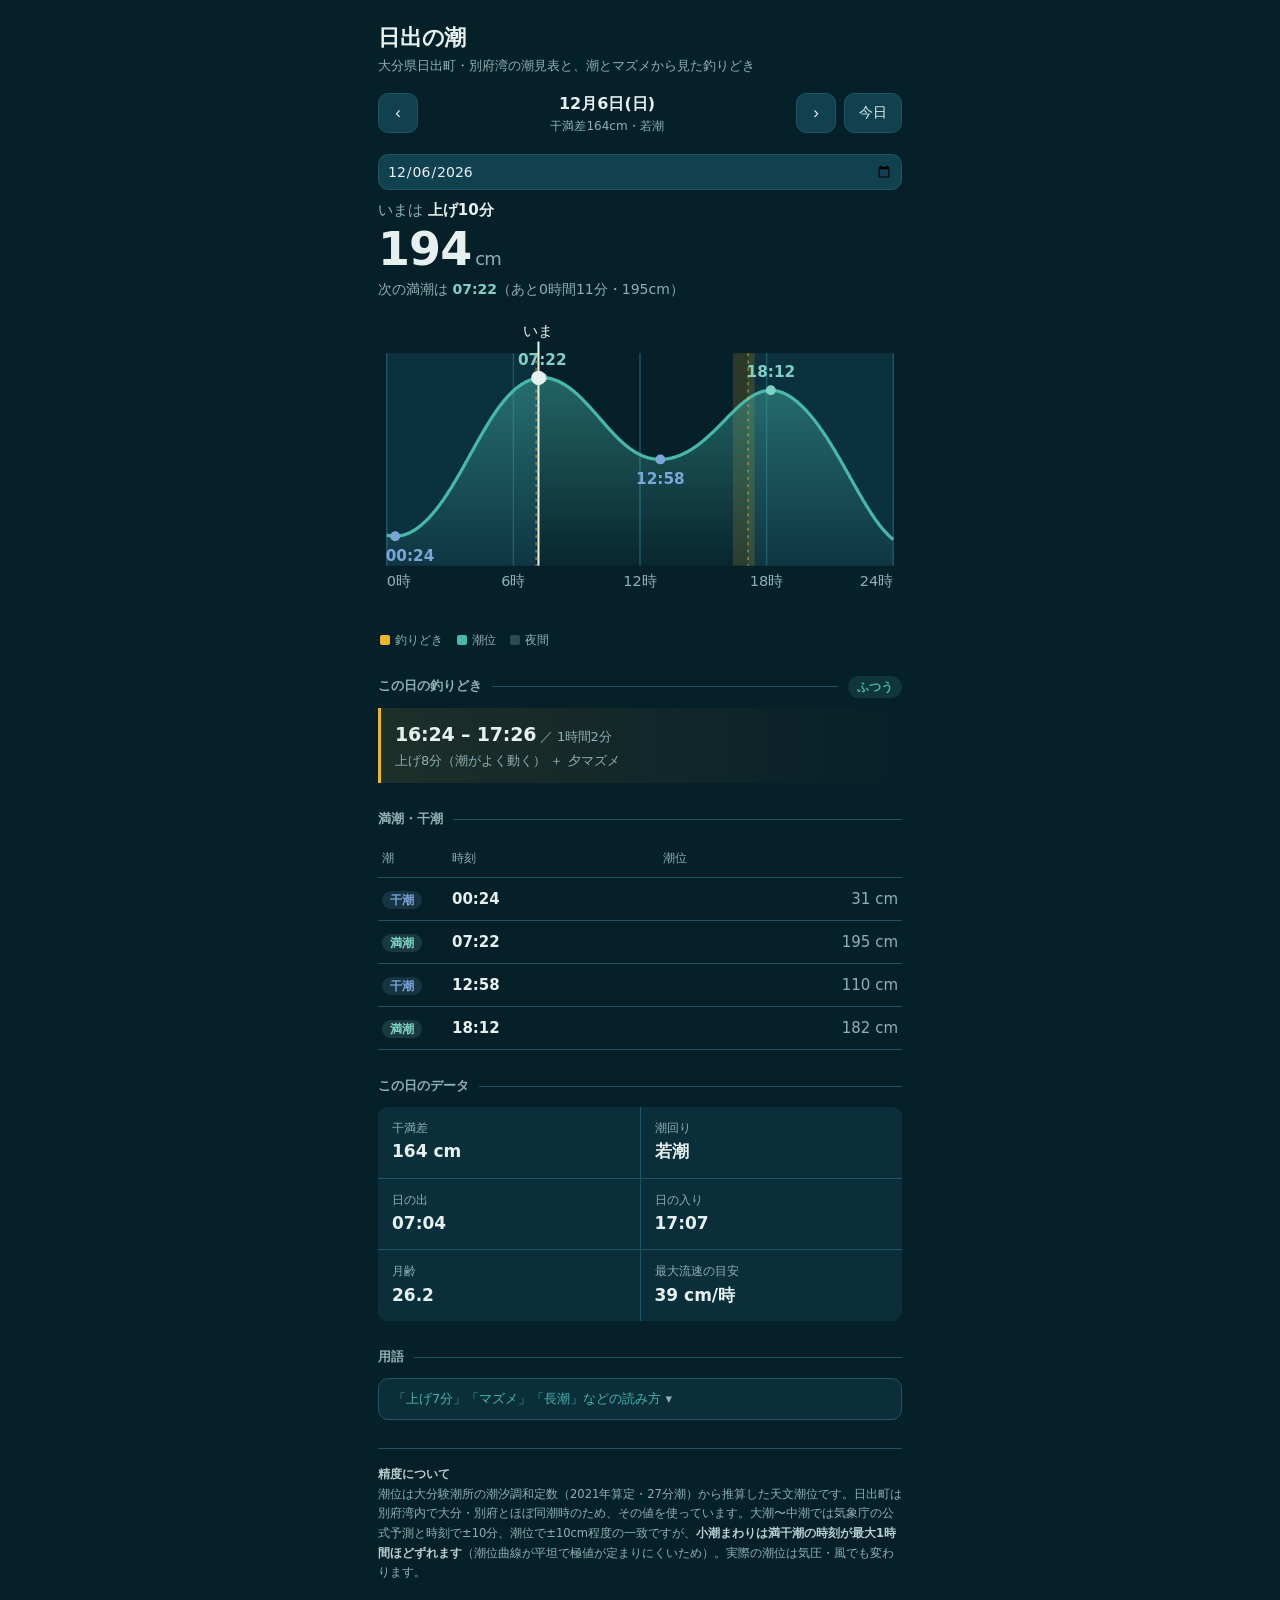
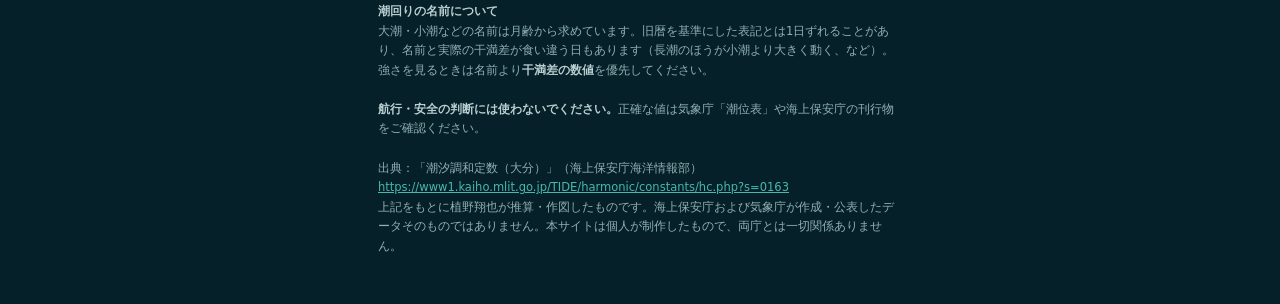
==== index.html @ df402845 "用語の説明をページ下部に折りたたみで追加した Co-Authored-By: Claude Opus 5 <noreply@anthropic.com>" ====
<!DOCTYPE html>
<html lang="ja">
<head>
<meta charset="utf-8">
<meta name="viewport" content="width=device-width, initial-scale=1, viewport-fit=cover">
<title>日出の潮 | 大分県日出町の潮見表と釣りどき</title>
<meta name="description" content="大分県日出町（別府湾）の満潮・干潮と、潮の動き・マズメから割り出した釣りどきの時間帯。日付を選ぶとその日の潮位カーブと時合が出ます。">
<link rel="canonical" href="https://hiji-tide.vercel.app/">
<meta name="theme-color" content="#062029">
<meta property="og:type" content="website">
<meta property="og:url" content="https://hiji-tide.vercel.app/">
<meta property="og:title" content="日出の潮 | 大分県日出町の潮見表と釣りどき">
<meta property="og:description" content="別府湾の満潮・干潮と、潮の動き・マズメから割り出した釣りどきの時間帯。">
<meta property="og:locale" content="ja_JP">
<meta name="twitter:card" content="summary">
<link rel="icon" href="data:image/svg+xml,%3Csvg xmlns='http://www.w3.org/2000/svg' viewBox='0 0 32 32'%3E%3Crect width='32' height='32' rx='7' fill='%23062029'/%3E%3Cpath d='M2 20c4 0 4-5 8-5s4 5 8 5 4-5 8-5 4 5 8 5' fill='none' stroke='%2346B8AC' stroke-width='2.6' stroke-linecap='round'/%3E%3Ccircle cx='16' cy='9' r='3.2' fill='%23F0B429'/%3E%3C/svg%3E">
<style>
:root{
  --abyss:#062029;
  --deep:#0A2F3A;
  --panel:#11414F;
  --line:#1D5566;
  --aqua:#46B8AC;
  --aqua-dim:#2A7C79;
  --gold:#F0B429;
  --gold-dim:#7A5C1A;
  --ink:#E6F0EF;
  --muted:#8FB0B4;
  --rise:#7FD1C4;
  --fall:#79A8D8;
}
*{box-sizing:border-box;margin:0;padding:0}
html{-webkit-text-size-adjust:100%}
body{
  background:var(--abyss);
  color:var(--ink);
  font-family:system-ui,-apple-system,"Hiragino Sans","Noto Sans JP",sans-serif;
  font-variant-numeric:tabular-nums;
  line-height:1.6;
  padding:0 0 48px;
  max-width:560px;margin:0 auto;
}
.wrap{padding:0 18px}

/* ---- 日付ナビ ---- */
.datebar{
  display:flex;align-items:center;gap:8px;
  padding:14px 18px 10px;
  position:sticky;top:0;z-index:5;
  background:linear-gradient(var(--abyss) 70%,rgba(6,32,41,0));
}
.datebar button{
  background:var(--panel);color:var(--ink);border:1px solid var(--line);
  border-radius:10px;width:40px;height:40px;font-size:17px;cursor:pointer;
}
.datebar button:active{background:var(--line)}
.datebar .today{width:auto;padding:0 14px;font-size:14px}
#dateLabel{flex:1;text-align:center;font-size:16px;font-weight:600}
#dateLabel small{display:block;font-size:12px;color:var(--muted);font-weight:400}
input[type=date]{
  background:var(--panel);border:1px solid var(--line);color:var(--ink);
  border-radius:10px;padding:8px;font-size:14px;width:100%;margin-top:8px;
  font-family:inherit;
}

/* ---- ヒーロー ---- */
.hero{
  padding:8px 18px 20px;
}
.state{
  font-size:15px;color:var(--muted);
}
.state b{color:var(--ink);font-weight:600}
.big{
  font-size:46px;line-height:1.1;font-weight:700;letter-spacing:-0.02em;
  margin:2px 0 4px;
}
.big .unit{font-size:18px;font-weight:500;color:var(--muted);margin-left:4px}
.next{font-size:14px;color:var(--muted)}
.next b{color:var(--rise);font-weight:600}

/* ---- グラフ ---- */
.chart{margin:6px 0 22px}
svg{display:block;width:100%;height:auto;overflow:visible}
.legend{
  display:flex;gap:14px;font-size:11.5px;color:var(--muted);
  padding:6px 2px 0;flex-wrap:wrap;
}
.swatch{display:inline-block;width:10px;height:10px;border-radius:2px;vertical-align:-1px;margin-right:5px}

/* ---- セクション ---- */
h2{
  font-size:13px;font-weight:600;color:var(--muted);
  margin:26px 0 10px;
  display:flex;align-items:center;gap:10px;
}
h2::after{content:"";flex:1;height:1px;background:var(--line)}

/* ---- ベストタイム ---- */
.slot{
  border-left:3px solid var(--gold);
  background:linear-gradient(90deg,rgba(240,180,41,.10),rgba(240,180,41,0));
  padding:11px 14px;border-radius:0 10px 10px 0;margin-bottom:10px;
}
.slot .t{font-size:19px;font-weight:700;letter-spacing:-0.01em}
.slot .why{font-size:13px;color:var(--muted);margin-top:2px}
.slot.sub{border-left-color:var(--aqua-dim);background:linear-gradient(90deg,rgba(70,184,172,.08),rgba(70,184,172,0))}
.empty{color:var(--muted);font-size:14px;padding:8px 0}

/* ---- 潮位表 ---- */
table{width:100%;border-collapse:collapse;font-size:15px}
td,th{padding:9px 4px;border-bottom:1px solid var(--line);text-align:left}
th{font-size:12px;color:var(--muted);font-weight:500;border-bottom-color:var(--line)}
td.num{text-align:right;color:var(--muted)}
.tag{font-size:12px;padding:2px 8px;border-radius:999px;font-weight:600}
.tag.hi{background:rgba(127,209,196,.15);color:var(--rise)}
.tag.lo{background:rgba(121,168,216,.15);color:var(--fall)}

/* ---- 日の強弱バッジ ---- */
.badge{font-size:11.5px;padding:2px 9px;border-radius:999px;font-weight:600;white-space:nowrap}
h2 .badge{order:1}  /* ::after の区切り線より右に置く */
.badge.strong{background:rgba(240,180,41,.16);color:var(--gold)}
.badge.mid{background:rgba(70,184,172,.14);color:var(--aqua)}
.badge.calm{background:rgba(143,176,180,.12);color:var(--muted)}

/* ---- メタ ---- */
.meta{display:grid;grid-template-columns:1fr 1fr;gap:1px;background:var(--line);border-radius:12px;overflow:hidden}
.meta div{background:var(--deep);padding:12px 14px}
.meta dt{font-size:11.5px;color:var(--muted)}
.meta dd{font-size:17px;font-weight:600;margin-top:1px}

/* ---- 用語 ---- */
.terms summary{
  cursor:pointer;color:var(--aqua);font-size:13px;
  padding:10px 14px;background:var(--deep);border:1px solid var(--line);border-radius:10px;
  list-style:none;
}
.terms summary::-webkit-details-marker{display:none}
.terms summary::after{content:" ▾";color:var(--muted)}
.terms[open] summary{border-radius:10px 10px 0 0;border-bottom:none}
.terms[open] summary::after{content:" ▴"}
.terms .body{
  background:var(--deep);
  border:1px solid var(--line);border-top:none;border-radius:0 0 10px 10px;
  padding:4px 14px 14px;font-size:13.5px;line-height:1.75;color:var(--muted);
}
.terms dt{color:var(--ink);font-weight:600;margin-top:13px}
.terms dd{margin-top:1px}
.terms b{color:#B9CFD1;font-weight:600}

footer{
  font-size:11.5px;color:var(--muted);line-height:1.7;
  margin-top:28px;padding-top:16px;border-top:1px solid var(--line);
}
footer b{color:#B9CFD1;font-weight:600}
</style>
</head>
<body>

<header class="wrap" style="padding-top:20px">
  <div style="font-size:22px;font-weight:700;letter-spacing:-0.01em">日出の潮</div>
  <p style="font-size:13px;color:var(--muted);margin-top:1px">大分県日出町・別府湾の潮見表と、潮とマズメから見た釣りどき</p>
</header>

<div class="datebar">
  <button id="prev" aria-label="前の日">‹</button>
  <div id="dateLabel"></div>
  <button id="next" aria-label="次の日">›</button>
  <button class="today" id="todayBtn">今日</button>
</div>
<div class="wrap"><input type="date" id="picker"></div>

<div class="hero">
  <div class="state" id="state"></div>
  <div class="big" id="level"></div>
  <div class="next" id="nextEvent"></div>
</div>

<div class="wrap">
  <div class="chart" id="chart"></div>
  <div class="legend">
    <span><span class="swatch" style="background:var(--gold)"></span>釣りどき</span>
    <span><span class="swatch" style="background:var(--aqua)"></span>潮位</span>
    <span><span class="swatch" style="background:#2B4A57"></span>夜間</span>
  </div>

  <h2>この日の釣りどき<span class="badge" id="dayBadge"></span></h2>
  <div id="slots"></div>

  <h2>満潮・干潮</h2>
  <table id="tideTable"></table>

  <h2>この日のデータ</h2>
  <dl class="meta" id="meta"></dl>

  <h2>用語</h2>
  <details class="terms">
    <summary>「上げ7分」「マズメ」「長潮」などの読み方</summary>
    <div class="body">
      <dl>
        <dt>上げ◯分（ぶ）／下げ◯分</dt>
        <dd>干潮から満潮までを「上げ」、満潮から干潮までを「下げ」と呼び、その区間を10等分して今どのあたりかを表します。<b>上げ7分</b>なら満潮まで残り3割ほど。潮がいちばん速く動くのは3分〜7分あたりで、1分と10分の前後は動きが止まります。</dd>

        <dt>マズメ</dt>
        <dd>日の出前後と日の入り前後の、空が薄明るい時間帯。魚の活性が上がるとされます。朝マズメ・夕マズメと呼び分けます。このページでは日の出・日の入りの前後45分をとくに重く見ています。</dd>

        <dt>時合（じあい）</dt>
        <dd>魚がよく釣れる時間帯のこと。潮が動く時間とマズメが重なると時合になりやすい、というのがこのページの「釣りどき」の考え方です。</dd>

        <dt>潮位</dt>
        <dd>基準面から測った海面の高さ。この表では大分験潮所の基準面を使っています。大きく引く日はマイナスになることもあります（2026年の推算では最低 -22cm）。</dd>

        <dt>満潮・干潮</dt>
        <dd>潮位が最も高くなる時刻と、最も低くなる時刻。ふつうは1日に2回ずつですが、時刻が日をまたぐ都合でどちらかが1回だけの日もあります（2026年で48日）。</dd>

        <dt>干満差</dt>
        <dd>その日の最高潮位と最低潮位の差。大きいほど海水がたくさん動きます。潮回りの名前より、この数値のほうが実態に合います。</dd>

        <dt>潮回り</dt>
        <dd>月の満ち欠けによる潮の大きさの周期。<b>大潮</b>が最も干満差が大きく、<b>中潮</b>、<b>小潮</b>の順に小さくなります。<b>長潮</b>は小潮のあとの動きが鈍い日、<b>若潮</b>は長潮の翌日で再び大きくなり始める日を指します。</dd>

        <dt>月齢</dt>
        <dd>新月からの日数。0前後が新月、約15が満月。新月と満月のころが大潮になります。</dd>

        <dt>最大流速の目安</dt>
        <dd>潮位が1時間あたり何センチ変わるかの、その日の最大値。潮の動きの速さの目安で、このページの釣りどき判定にも使っています。</dd>

        <dt>よく動く／ふつう／静か</dt>
        <dd>上の最大流速による3段階です。45cm/時以上が「よく動く」、35以上が「ふつう」、それ未満が「静か」。日をまたいで同じものさしで比べられます。</dd>
      </dl>
    </div>
  </details>

  <footer>
    <b>精度について</b><br>
    潮位は大分験潮所の潮汐調和定数（2021年算定・27分潮）から推算した天文潮位です。日出町は別府湾内で大分・別府とほぼ同潮時のため、その値を使っています。大潮〜中潮では気象庁の公式予測と時刻で±10分、潮位で±10cm程度の一致ですが、<b>小潮まわりは満干潮の時刻が最大1時間ほどずれます</b>（潮位曲線が平坦で極値が定まりにくいため）。実際の潮位は気圧・風でも変わります。<br><br>
    <b>潮回りの名前について</b><br>
    大潮・小潮などの名前は月齢から求めています。旧暦を基準にした表記とは1日ずれることがあり、名前と実際の干満差が食い違う日もあります（長潮のほうが小潮より大きく動く、など）。強さを見るときは名前より<b>干満差の数値</b>を優先してください。<br><br>
    <b>航行・安全の判断には使わないでください。</b>正確な値は気象庁「潮位表」や海上保安庁の刊行物をご確認ください。<br><br>
    出典：「潮汐調和定数（大分）」（海上保安庁海洋情報部）<a href="https://www1.kaiho.mlit.go.jp/TIDE/harmonic/constants/hc.php?s=0163" style="color:var(--aqua)">https://www1.kaiho.mlit.go.jp/TIDE/harmonic/constants/hc.php?s=0163</a><br>
    上記をもとに植野翔也が推算・作図したものです。海上保安庁および気象庁が作成・公表したデータそのものではありません。本サイトは個人が制作したもので、両庁とは一切関係ありません。
  </footer>
</div>

<script>
"use strict";
const D2R=Math.PI/180;
const LAT=33.3745, LON=131.5336;   // 大分県速見郡日出町

/* ===== 潮汐調和定数（海上保安庁・大分験潮所） ===== */
const Z0=130.0;
// [名前, 振幅cm, 遅角°, Doodson(n1..n6), 位相定数°, 節点補正タイプ]
const CONST=[
["Sa",16.25,150.95,[0,0,1,0,0,0],0,"none"],
["Ssa",2.24,30.27,[0,0,2,0,0,0],0,"none"],
["Mm",0.46,128.00,[0,1,0,-1,0,0],0,"Mm"],
["MSf",0.35,84.72,[0,2,-2,0,0,0],0,"none"],
["Mf",0.46,60.15,[0,2,0,0,0,0],0,"Mf"],
["Q1",3.95,173.73,[1,-2,0,1,0,0],-90,"O1"],
["O1",19.21,185.15,[1,-1,0,0,0,0],-90,"O1"],
["M1",0.94,202.58,[1,0,0,1,0,0],-90,"O1"],
["P1",8.16,205.43,[1,1,-2,0,0,0],-90,"none"],
["S1",0.47,82.79,[1,1,-1,0,0,0],0,"none"],
["K1",25.54,206.57,[1,1,0,0,0,0],90,"K1"],
["J1",1.32,235.87,[1,2,0,-1,0,0],-90,"J1"],
["OO1",0.83,264.49,[1,3,0,0,0,0],90,"OO1"],
["2N2",1.46,226.62,[2,-2,0,2,0,0],0,"M2"],
["mu2",0.97,217.35,[2,-2,2,0,0,0],0,"M2"],
["N2",10.92,234.50,[2,-1,0,1,0,0],0,"M2"],
["nu2",2.08,237.58,[2,-1,2,-1,0,0],0,"M2"],
["M2",58.30,243.25,[2,0,0,0,0,0],0,"M2"],
["lam2",0.80,257.11,[2,1,-2,1,0,0],180,"M2"],
["L2",1.98,256.74,[2,1,0,-1,0,0],180,"M2"],
["T2",1.54,262.57,[2,2,-3,0,0,1],0,"none"],
["S2",24.20,271.34,[2,2,-2,0,0,0],0,"none"],
["K2",6.82,267.39,[2,2,0,0,0,0],0,"K2"],
["M4",0.58,135.79,[4,0,0,0,0,0],0,"M4"],
["MS4",0.46,171.83,[4,2,-2,0,0,0],0,"M2"],
["M6",0.73,250.47,[6,0,0,0,0,0],0,"M6"],
["2MS6",0.97,293.22,[6,2,-2,0,0,0],0,"M6"]
];

function astro(utMs){
  const ref=Date.UTC(1899,11,31,12,0,0);
  const d=(utMs-ref)/86400000, T=d/36525;
  const m=x=>((x%360)+360)%360;
  return {
    s : m(277.0247+481267.8906*T+0.0020*T*T),
    h : m(280.1895+36000.7689*T+0.00030*T*T),
    p : m(334.3853+4069.0340*T-0.0103*T*T),
    N : m(259.1560-1934.1420*T+0.0021*T*T),
    p1: m(281.2208+1.7192*T+0.00045*T*T)
  };
}
function nodal(kind,N){
  const n=N*D2R,c=Math.cos,s=Math.sin;
  switch(kind){
    case "M2":{const f=1.0004-0.0373*c(n)+0.0002*c(2*n);return[f,-2.14*s(n)];}
    case "O1":return[1.0089+0.1871*c(n)-0.0147*c(2*n)+0.0014*c(3*n),10.80*s(n)-1.34*s(2*n)+0.19*s(3*n)];
    case "K1":return[1.0060+0.1150*c(n)-0.0088*c(2*n)+0.0006*c(3*n),-8.86*s(n)+0.68*s(2*n)-0.07*s(3*n)];
    case "K2":return[1.0241+0.2863*c(n)+0.0083*c(2*n)-0.0015*c(3*n),-17.74*s(n)+0.68*s(2*n)-0.04*s(3*n)];
    case "J1":return[1.0129+0.1676*c(n)-0.0170*c(2*n)+0.0016*c(3*n),-12.94*s(n)+1.34*s(2*n)-0.19*s(3*n)];
    case "OO1":return[1.1027+0.6504*c(n)+0.0317*c(2*n)-0.0014*c(3*n),-36.68*s(n)+4.02*s(2*n)-0.57*s(3*n)];
    case "Mm":return[1.0000-0.1300*c(n)+0.0013*c(2*n),0];
    case "Mf":return[1.0429+0.4135*c(n)-0.0040*c(2*n),-23.74*s(n)+2.68*s(2*n)-0.38*s(3*n)];
    case "M4":{const f=1.0004-0.0373*c(n)+0.0002*c(2*n);return[f*f,2*(-2.14*s(n))];}
    case "M6":{const f=1.0004-0.0373*c(n)+0.0002*c(2*n);return[f*f*f,3*(-2.14*s(n))];}
    default:return[1,0];
  }
}
// jstMs: JSTでの「見かけの」ミリ秒（= 実UTCms + 9h）として扱う
function tide(realMs){
  const a=astro(realMs);
  const jst=new Date(realMs+9*3600000);
  const t=jst.getUTCHours()+jst.getUTCMinutes()/60+jst.getUTCSeconds()/3600;
  const tau=15*t+a.h-a.s;
  let sum=Z0;
  for(const[,A,kap,d,ph,kind]of CONST){
    const V=d[0]*tau+d[1]*a.s+d[2]*a.h+d[3]*a.p+d[4]*a.N+d[5]*a.p1+ph;
    const[f,u]=nodal(kind,a.N);
    sum+=f*A*Math.cos((V+u-kap)*D2R);
  }
  return sum;
}

/* ===== 日の出・日の入り ===== */
function sunTimes(date){
  const rad=D2R,dayMs=86400000,J1970=2440588,J2000=2451545;
  const toJulian=d=>d.valueOf()/dayMs-0.5+J1970;
  const fromJulian=j=>new Date((j+0.5-J1970)*dayMs);
  const toDays=d=>toJulian(d)-J2000;
  const e=rad*23.4397;
  const d=toDays(date);
  const lw=rad*-LON, phi=rad*LAT;
  const n=Math.round(d-0.0009-lw/(2*Math.PI));
  const ds=0.0009+lw/(2*Math.PI)+n;
  const M=rad*(357.5291+0.98560028*ds);
  const L=M+rad*(1.9148*Math.sin(M)+0.02*Math.sin(2*M)+0.0003*Math.sin(3*M))+rad*102.9372+Math.PI;
  const dec=Math.asin(Math.sin(e)*Math.sin(L));
  const Jtransit=J2000+ds+0.0053*Math.sin(M)-0.0069*Math.sin(2*L);
  const h0=rad*-0.833;
  const cosH=(Math.sin(h0)-Math.sin(phi)*Math.sin(dec))/(Math.cos(phi)*Math.cos(dec));
  const H=Math.acos(Math.max(-1,Math.min(1,cosH)));
  const a2=0.0009+(H/(2*Math.PI)+lw/(2*Math.PI))+n;
  const Jset=J2000+a2+0.0053*Math.sin(M)-0.0069*Math.sin(2*L);
  const Jrise=Jtransit-(Jset-Jtransit);
  return{rise:fromJulian(Jrise),set:fromJulian(Jset)};
}

/* ===== 月齢・潮回り ===== */
function moonAge(date){
  const synodic=29.530588853;
  const newMoon=Date.UTC(2000,0,6,18,14,0);
  let age=((date.getTime()-newMoon)/86400000)%synodic;
  if(age<0)age+=synodic;
  return age;
}
const TIDE_NAME=[null,"大潮","大潮","大潮","中潮","中潮","中潮","中潮","小潮","小潮","小潮","長潮","若潮","中潮","中潮","大潮","大潮","大潮","大潮","中潮","中潮","中潮","中潮","小潮","小潮","小潮","長潮","若潮","中潮","中潮","大潮"];
function tideName(date){
  const d=Math.floor(moonAge(date))+1;
  return TIDE_NAME[Math.min(30,d)]||"中潮";
}

/* ===== 1日分の計算 ===== */
const FLOW_REF=50;   // 流速スコアの基準（cm/時）。大潮の最大流速がほぼこの値
function dayData(baseDate){
  // baseDate: JST 0:00 のDate
  const start=baseDate.getTime();
  const end=start+86400000;
  const step=2*60000;
  // 極値の検出は前後6時間まで見る。日をまたぐ時合の「上げ何分」を出すのに必要
  const pts=[];
  for(let m=-360*60000;m<=(24*60+360)*60000;m+=step){
    pts.push({ms:start+m,v:tide(start+m)});
  }
  // 極値
  const ext=[];
  for(let i=1;i<pts.length-1;i++){
    const a=pts[i-1].v,b=pts[i].v,c=pts[i+1].v;
    if(b>=a&&b>=c)ext.push({type:"hi",ms:pts[i].ms,v:b});
    else if(b<=a&&b<=c)ext.push({type:"lo",ms:pts[i].ms,v:b});
  }
  const inDay=ext.filter(e=>e.ms>=start&&e.ms<end);
  const sun=sunTimes(new Date(start+12*3600000));
  // スコアは前後2時間ぶんだけ作る。日をまたぐ時合を切らずにつなぐため
  let maxFlow=0;
  const scored=pts.filter(p=>p.ms>=start-120*60000&&p.ms<=end+120*60000).map(p=>{
    const flow=Math.abs(tide(p.ms+15*60000)-tide(p.ms-15*60000))*2; // cm/h
    if(p.ms>=start&&p.ms<end&&flow>maxFlow)maxFlow=flow;
    return{ms:p.ms,v:p.v,flow};
  });
  const sr=sun.rise.getTime(),ss=sun.set.getTime();
  scored.forEach(p=>{
    const dSun=Math.min(Math.abs(p.ms-sr),Math.abs(p.ms-ss))/60000;
    const light=dSun<=45?1:dSun<=90?0.55:0;
    p.light=light;
    // 分母はその日の最大ではなく固定値。日をまたいで強さを比べられるようにする
    p.score=0.62*Math.min(1,p.flow/FLOW_REF)+0.38*light;
  });
  return{start,end,pts,ext,inDay,scored,sun,maxFlow};
}

/* ===== ベストタイム区間 ===== */
function slotsAt(d,th){
  const runs=[];let cur=null;
  for(const p of d.scored){
    if(p.score>=th){
      if(!cur)cur={from:p.ms,to:p.ms,sum:0,n:0,light:0};
      cur.to=p.ms;cur.sum+=p.score;cur.n++;cur.light=Math.max(cur.light,p.light);
    }else if(cur){runs.push(cur);cur=null;}
  }
  if(cur)runs.push(cur);
  return runs
    .filter(r=>r.to-r.from>=40*60000)
    .filter(r=>r.to>d.start&&r.from<d.end)   // その日と重なる区間だけ残す
    .map(r=>({...r,avg:r.sum/r.n}))
    .sort((a,b)=>b.avg-a.avg);
}
// 戻り値の weak は「潮が動かない日に次善の1件を出した」ことを示す
function bestSlots(d){
  const main=slotsAt(d,0.52);
  if(main.length)return{slots:main.slice(0,3).sort((a,b)=>a.from-b.from),weak:false};
  for(const th of[0.48,0.42]){        // 60日分の実測で 0.42 まで下げれば必ず1件は出る
    const r=slotsAt(d,th);
    if(r.length)return{slots:[r[0]],weak:true};
  }
  return{slots:[],weak:true};
}

/* ===== 潮の「分（ぶ）」 ===== */
function tidePhase(d,ms){
  let prev=null,next=null;
  for(const e of d.ext){
    if(e.ms<=ms)prev=e;
    if(e.ms>ms&&!next)next=e;
  }
  if(!prev||!next)return null;
  const r=(ms-prev.ms)/(next.ms-prev.ms);
  const bu=Math.max(1,Math.min(10,Math.ceil(r*10)));
  const dir=prev.type==="lo"?"上げ":"下げ";
  return{dir,bu,next};
}

/* ===== 描画 ===== */
const fmt=ms=>{const d=new Date(ms+9*3600000);return String(d.getUTCHours()).padStart(2,"0")+":"+String(d.getUTCMinutes()).padStart(2,"0");};
// 表示中の日からはみ出す時刻に「前」「翌」を付ける
const fmtD=(ms,d)=>(ms<d.start?"前":ms>=d.end?"翌":"")+fmt(ms);
const W=360,H=190,PT=18,PB=26,PL=6,PR=6;

function draw(d,slots){
  const dayPts=d.scored.filter(p=>p.ms>=d.start&&p.ms<=d.end);
  const vals=dayPts.map(p=>p.v);
  const lo=Math.min(...vals),hi=Math.max(...vals);
  const yMin=Math.floor((lo-25)/20)*20,yMax=Math.ceil((hi+25)/20)*20;
  const X=ms=>PL+((ms-d.start)/86400000)*(W-PL-PR);
  const Y=v=>PT+(1-(v-yMin)/(yMax-yMin))*(H-PT-PB);

  let s=`<svg viewBox="0 0 ${W} ${H}" role="img" aria-label="潮位グラフ">`;
  s+=`<defs><linearGradient id="wg" x1="0" y1="0" x2="0" y2="1">
    <stop offset="0" stop-color="#46B8AC" stop-opacity=".45"/>
    <stop offset="1" stop-color="#46B8AC" stop-opacity=".04"/></linearGradient></defs>`;

  // 夜間
  const sr=d.sun.rise.getTime(),ss=d.sun.set.getTime();
  s+=`<rect x="${PL}" y="${PT}" width="${X(sr)-PL}" height="${H-PT-PB}" fill="#0D3442" opacity=".85"/>`;
  s+=`<rect x="${X(ss)}" y="${PT}" width="${W-PR-X(ss)}" height="${H-PT-PB}" fill="#0D3442" opacity=".85"/>`;

  // ベストタイム帯（日をまたぐ区間はグラフの端で切る）
  const clampX=ms=>Math.max(PL,Math.min(W-PR,X(ms)));
  for(const r of slots){
    const x0=clampX(r.from),x1=clampX(r.to);
    s+=`<rect x="${x0}" y="${PT}" width="${Math.max(2,x1-x0)}" height="${H-PT-PB}" fill="#F0B429" opacity=".16"/>`;
  }
  // 時刻グリッド
  for(let hh=0;hh<=24;hh+=6){
    const x=PL+(hh/24)*(W-PL-PR);
    s+=`<line x1="${x}" y1="${PT}" x2="${x}" y2="${H-PB}" stroke="#1D5566" stroke-width="1"/>`;
    s+=`<text x="${x}" y="${H-PB+14}" fill="#8FB0B4" font-size="10" text-anchor="${hh===0?"start":hh===24?"end":"middle"}">${hh}時</text>`;
  }
  // 波形
  let path="",area="";
  dayPts.forEach((p,i)=>{
    const x=X(p.ms),y=Y(p.v);
    path+=(i?"L":"M")+x.toFixed(1)+" "+y.toFixed(1);
  });
  area=path+`L${X(d.end)} ${H-PB}L${PL} ${H-PB}Z`;
  s+=`<path d="${area}" fill="url(#wg)"/>`;
  s+=`<path d="${path}" fill="none" stroke="#46B8AC" stroke-width="2.2" stroke-linejoin="round"/>`;

  // 満干潮ラベル
  for(const e of d.inDay){
    const x=X(e.ms),y=Y(e.v);
    const up=e.type==="hi";
    s+=`<circle cx="${x}" cy="${y}" r="3.4" fill="${up?"#7FD1C4":"#79A8D8"}"/>`;
    const tx=Math.max(22,Math.min(W-22,x));
    s+=`<text x="${tx}" y="${up?y-9:y+17}" fill="${up?"#7FD1C4":"#79A8D8"}" font-size="10.5" font-weight="600" text-anchor="middle">${fmt(e.ms)}</text>`;
  }
  // 日の出・日の入り
  [[sr,"日の出"],[ss,"日の入"]].forEach(([ms,lab])=>{
    const x=X(ms);
    s+=`<line x1="${x}" y1="${PT}" x2="${x}" y2="${H-PB}" stroke="#F0B429" stroke-width="1" stroke-dasharray="2 3" opacity=".6"/>`;
  });
  // 現在時刻
  const now=Date.now();
  if(now>=d.start&&now<d.end){
    const x=X(now);
    s+=`<line x1="${x}" y1="${PT-8}" x2="${x}" y2="${H-PB}" stroke="#E6F0EF" stroke-width="1.4"/>`;
    s+=`<circle cx="${x}" cy="${Y(tide(now))}" r="5" fill="#E6F0EF"/>`;
    s+=`<text x="${x}" y="${PT-12}" fill="#E6F0EF" font-size="10" text-anchor="middle">いま</text>`;
  }
  s+=`</svg>`;
  return s;
}

/* ===== 画面更新 ===== */
function jstMidnight(dt){
  const j=new Date(dt.getTime()+9*3600000);
  return new Date(Date.UTC(j.getUTCFullYear(),j.getUTCMonth(),j.getUTCDate())-9*3600000);
}
const isoJst=ms=>{
  const j=new Date(ms+9*3600000);
  return `${j.getUTCFullYear()}-${String(j.getUTCMonth()+1).padStart(2,"0")}-${String(j.getUTCDate()).padStart(2,"0")}`;
};
// URL の ?d=YYYY-MM-DD を読む。書式違いと 2026-02-31 のような日付は捨てて今日に戻す
function dateFromQuery(){
  const q=new URLSearchParams(location.search).get("d");
  if(!q||!/^\d{4}-\d{2}-\d{2}$/.test(q))return null;
  const[y,m,dd]=q.split("-").map(Number);
  const t=new Date(Date.UTC(y,m-1,dd));
  if(t.getUTCFullYear()!==y||t.getUTCMonth()!==m-1||t.getUTCDate()!==dd)return null;
  return new Date(t.getTime()-9*3600000);
}
let viewDate=dateFromQuery()||jstMidnight(new Date());
const WD=["日","月","火","水","木","金","土"];

function render(){
  const d=dayData(viewDate);
  const jd=new Date(d.start+9*3600000);
  const isToday=d.start===jstMidnight(new Date()).getTime();
  const noon=new Date(d.start+12*3600000);
  const {slots,weak}=bestSlots(d);
  const range=d.inDay.length
    ? Math.round(Math.max(...d.inDay.map(e=>e.v))-Math.min(...d.inDay.map(e=>e.v)))
    : null;

  // 潮回りの名前より干満差の数値を先に出す（名前は月齢由来で旧暦とずれるため）
  document.getElementById("dateLabel").innerHTML=
    `${jd.getUTCMonth()+1}月${jd.getUTCDate()}日(${WD[jd.getUTCDay()]})<small>${range!==null?`干満差${range}cm・`:""}${tideName(noon)}</small>`;
  document.getElementById("picker").value=isoJst(d.start);

  // 判定は表示と同じ丸めた値で行う（45 と出ているのに「ふつう」になるのを防ぐ）
  const flowR=Math.round(d.maxFlow);
  const badge=flowR>=45?["strong","よく動く"]:flowR>=35?["mid","ふつう"]:["calm","静か"];
  const badgeEl=document.getElementById("dayBadge");
  badgeEl.className="badge "+badge[0];
  badgeEl.textContent=badge[1];

  // ヒーロー
  const refMs=isToday?Date.now():d.start+9*3600000;
  const ph=tidePhase(d,refMs);
  const lv=tide(refMs);
  document.getElementById("state").innerHTML=
    isToday
      ? (ph?`いまは <b>${ph.dir}${ph.bu}分</b>`:"潮位")
      : `${fmt(refMs)} 時点は <b>${ph?ph.dir+ph.bu+"分":"—"}</b>`;
  document.getElementById("level").innerHTML=`${Math.round(lv)}<span class="unit">cm</span>`;
  if(ph){
    const mins=Math.round((ph.next.ms-refMs)/60000);
    document.getElementById("nextEvent").innerHTML=
      `次の${ph.next.type==="hi"?"満潮":"干潮"}は <b>${fmt(ph.next.ms)}</b>（あと${Math.floor(mins/60)}時間${mins%60}分・${Math.round(ph.next.v)}cm）`;
  }else document.getElementById("nextEvent").textContent="";

  document.getElementById("chart").innerHTML=draw(d,slots);

  // ベストタイム
  const sr=d.sun.rise.getTime(),ss=d.sun.set.getTime();
  const box=document.getElementById("slots");
  if(!slots.length){box.innerHTML=`<div class="empty">この日は潮の動きが弱く、突出した時合がありません。小潮まわりは終日だらだら流れるので、朝夕のマズメ優先で。</div>`;}
  else{
    // 弱い区間を薄く出す基準は最高スコア。slots は時刻順なので先頭が最高とは限らない
    const best=Math.max(...slots.map(r=>r.avg));
    box.innerHTML=(weak?`<div class="empty">この日は突出した時合がありません。強いて挙げるならこの時間帯です。</div>`:"")
      +slots.map(r=>{
      // 日をまたぐ区間は、その日に入っている部分の中間で潮の状態を見る
      const mid=(Math.max(r.from,d.start)+Math.min(r.to,d.end))/2;
      const p=tidePhase(d,mid);
      const reasons=[];
      if(p)reasons.push(`${p.dir}${p.bu}分（${weak?"この日では動くほう":"潮がよく動く"}）`);
      if(Math.abs(mid-sr)<90*60000)reasons.push("朝マズメ");
      if(Math.abs(mid-ss)<90*60000)reasons.push("夕マズメ");
      const mins=Math.round((r.to-r.from)/60000);
      return `<div class="slot${weak||r.avg<best*0.9?" sub":""}">
        <div class="t">${fmtD(r.from,d)} – ${fmtD(r.to,d)}<span style="font-size:13px;font-weight:400;color:var(--muted)"> ／ ${Math.floor(mins/60)?Math.floor(mins/60)+"時間":""}${mins%60?mins%60+"分":""}</span></div>
        <div class="why">${reasons.join(" ＋ ")}</div>
      </div>`;
    }).join("");
  }

  // 潮位表
  const rows=d.inDay.slice().sort((a,b)=>a.ms-b.ms).map(e=>
    `<tr><td><span class="tag ${e.type}">${e.type==="hi"?"満潮":"干潮"}</span></td>
     <td style="font-weight:600">${fmt(e.ms)}</td><td class="num">${Math.round(e.v)} cm</td></tr>`).join("");
  document.getElementById("tideTable").innerHTML=
    `<tr><th style="width:70px">潮</th><th>時刻</th><th class="num">潮位</th></tr>`+rows;

  // メタ
  const age=moonAge(noon);
  document.getElementById("meta").innerHTML=`
    <div><dt>干満差</dt><dd>${range!==null?range+" cm":"—"}</dd></div>
    <div><dt>潮回り</dt><dd>${tideName(noon)}</dd></div>
    <div><dt>日の出</dt><dd>${fmt(sr)}</dd></div>
    <div><dt>日の入り</dt><dd>${fmt(ss)}</dd></div>
    <div><dt>月齢</dt><dd>${age.toFixed(1)}</dd></div>
    <div><dt>最大流速の目安</dt><dd>${flowR} cm/時</dd></div>`;

  // 表示中の日を URL に載せる。連打で履歴が溜まらないよう replaceState を使う
  // file:// やサンドボックス内では例外になるので、失敗しても描画は止めない
  try{
    history.replaceState(null,"",isToday?location.pathname:`${location.pathname}?d=${isoJst(d.start)}`);
  }catch(e){}
}

function shift(days){
  viewDate=new Date(viewDate.getTime()+days*86400000);
  viewDate=jstMidnight(viewDate);
  render();
}
document.getElementById("prev").onclick=()=>shift(-1);
document.getElementById("next").onclick=()=>shift(1);
document.getElementById("todayBtn").onclick=()=>{viewDate=jstMidnight(new Date());render();};
document.getElementById("picker").onchange=e=>{
  const[y,m,dd]=e.target.value.split("-").map(Number);
  viewDate=new Date(Date.UTC(y,m-1,dd)-9*3600000);
  render();
};
render();
setInterval(()=>{if(viewDate.getTime()===jstMidnight(new Date()).getTime())render();},60000);
</script>
</body>
</html>
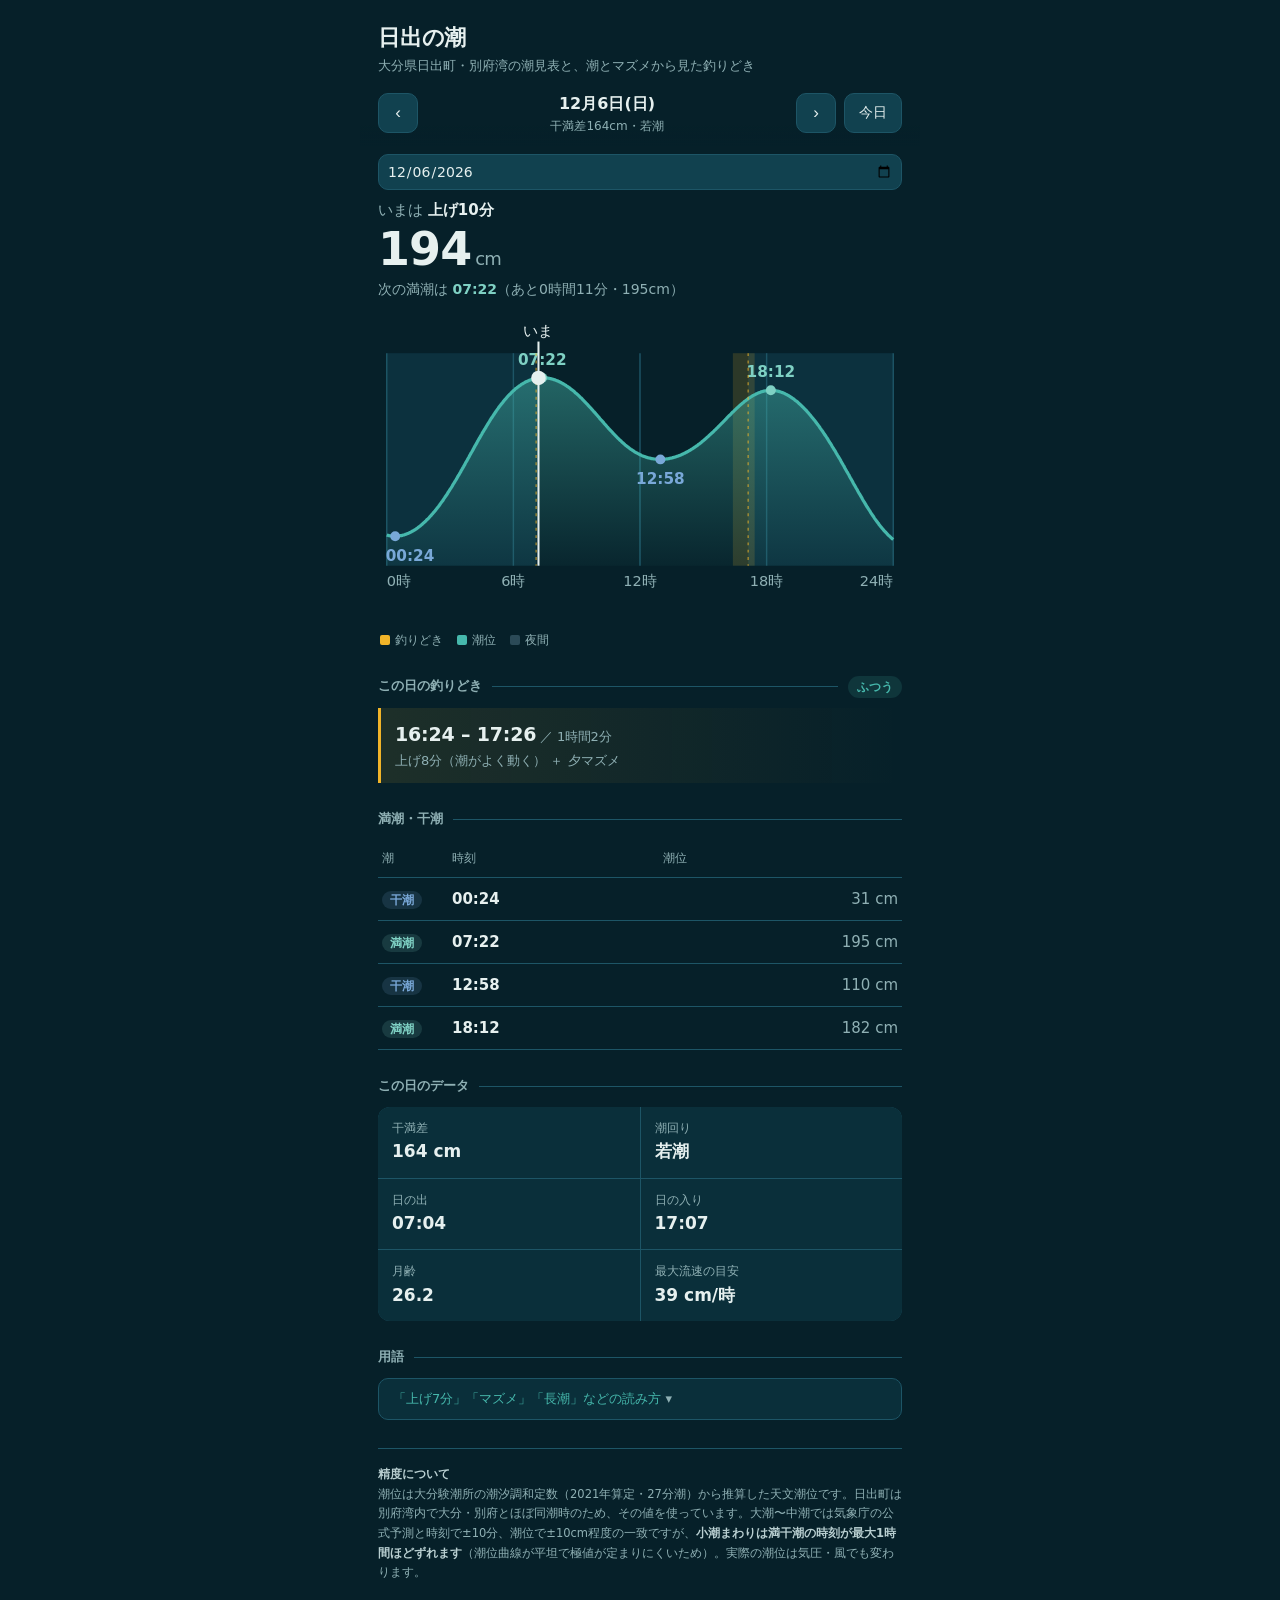
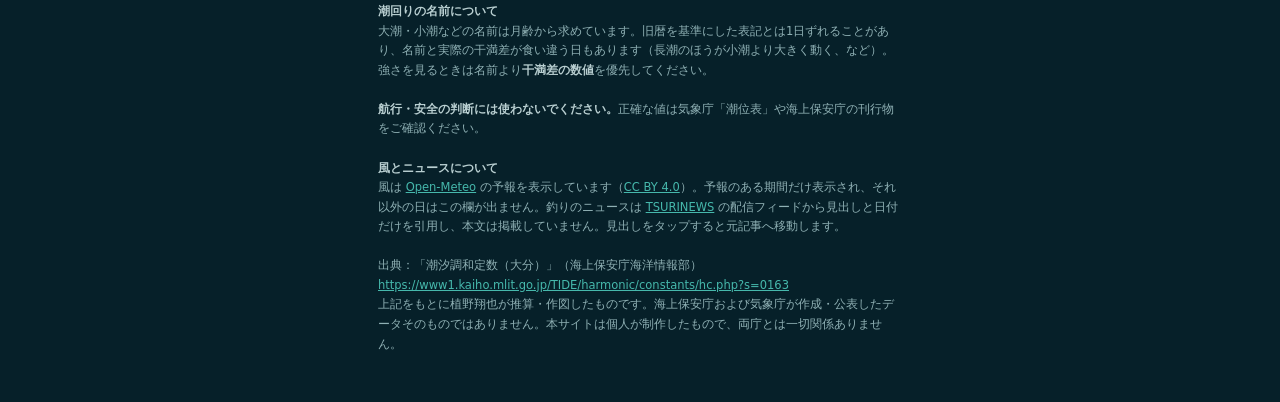
==== commit 388a3fc1: "風の予報と釣りニュースの見出しを追加した Co-Authored-By: Claude Opus 5 <noreply@anthropic.com>" ====
--- a/index.html
+++ b/index.html
@@ -129,6 +129,25 @@
 .meta dt{font-size:11.5px;color:var(--muted)}
 .meta dd{font-size:17px;font-weight:600;margin-top:1px}
 
+/* ---- 風 ---- */
+.wind{display:grid;grid-template-columns:repeat(4,1fr);gap:1px;background:var(--line);border-radius:12px;overflow:hidden}
+.wind div{background:var(--deep);padding:9px 4px;text-align:center}
+.wind .h{font-size:11px;color:var(--muted)}
+.wind .v{font-size:17px;font-weight:700;letter-spacing:-0.01em;margin-top:1px}
+.wind .v small{font-size:10.5px;font-weight:500;color:var(--muted);margin-left:1px}
+.wind .d{font-size:11px;color:var(--muted);margin-top:1px}
+.wind .v.strong{color:var(--gold)}
+.wind .v.mid{color:var(--aqua)}
+.windNote{font-size:11.5px;color:var(--muted);padding:7px 2px 0}
+
+/* ---- ニュース ---- */
+.news{list-style:none}
+.news li{border-bottom:1px solid var(--line)}
+.news li:last-child{border-bottom:none}
+.news a{display:block;padding:11px 2px;color:var(--ink);text-decoration:none;font-size:14px;line-height:1.5}
+.news a:active{color:var(--aqua)}
+.news .m{font-size:11.5px;color:var(--muted);margin-top:3px}
+
 /* ---- 用語 ---- */
 .terms summary{
   cursor:pointer;color:var(--aqua);font-size:13px;
@@ -187,11 +206,22 @@
   <h2>この日の釣りどき<span class="badge" id="dayBadge"></span></h2>
   <div id="slots"></div>
 
+  <section id="windSec" hidden>
+    <h2>風</h2>
+    <div class="wind" id="wind"></div>
+    <div class="windNote" id="windNote"></div>
+  </section>
+
   <h2>満潮・干潮</h2>
   <table id="tideTable"></table>
 
   <h2>この日のデータ</h2>
   <dl class="meta" id="meta"></dl>
+
+  <section id="newsSec" hidden>
+    <h2>釣りのニュース</h2>
+    <ul class="news" id="news"></ul>
+  </section>
 
   <h2>用語</h2>
   <details class="terms">
@@ -237,6 +267,8 @@
     <b>潮回りの名前について</b><br>
     大潮・小潮などの名前は月齢から求めています。旧暦を基準にした表記とは1日ずれることがあり、名前と実際の干満差が食い違う日もあります（長潮のほうが小潮より大きく動く、など）。強さを見るときは名前より<b>干満差の数値</b>を優先してください。<br><br>
     <b>航行・安全の判断には使わないでください。</b>正確な値は気象庁「潮位表」や海上保安庁の刊行物をご確認ください。<br><br>
+    <b>風とニュースについて</b><br>
+    風は <a href="https://open-meteo.com/" style="color:var(--aqua)" target="_blank" rel="noopener noreferrer">Open-Meteo</a> の予報を表示しています（<a href="https://creativecommons.org/licenses/by/4.0/" style="color:var(--aqua)" target="_blank" rel="noopener noreferrer">CC BY 4.0</a>）。予報のある期間だけ表示され、それ以外の日はこの欄が出ません。釣りのニュースは <a href="https://tsurinews.jp/" style="color:var(--aqua)" target="_blank" rel="noopener noreferrer">TSURINEWS</a> の配信フィードから見出しと日付だけを引用し、本文は掲載していません。見出しをタップすると元記事へ移動します。<br><br>
     出典：「潮汐調和定数（大分）」（海上保安庁海洋情報部）<a href="https://www1.kaiho.mlit.go.jp/TIDE/harmonic/constants/hc.php?s=0163" style="color:var(--aqua)">https://www1.kaiho.mlit.go.jp/TIDE/harmonic/constants/hc.php?s=0163</a><br>
     上記をもとに植野翔也が推算・作図したものです。海上保安庁および気象庁が作成・公表したデータそのものではありません。本サイトは個人が制作したもので、両庁とは一切関係ありません。
   </footer>
@@ -512,6 +544,116 @@
   return s;
 }
 
+/* ===== 風（Open-Meteo・CC BY 4.0） ===== */
+const DIRS=["北","北北東","北東","東北東","東","東南東","南東","南南東","南","南南西","南西","西南西","西","西北西","北西","北北西"];
+const windDir=deg=>DIRS[Math.round((((deg%360)+360)%360)/22.5)%16];
+const windCache=new Map();   // 日付文字列 → hourly データ（予報の範囲外は null）
+let windGen=0;               // 日付を連打したとき、古い応答を捨てるための世代番号
+
+async function loadWind(iso){
+  if(windCache.has(iso))return windCache.get(iso);
+  const url=`https://api.open-meteo.com/v1/forecast?latitude=${LAT}&longitude=${LON}`
+    +`&hourly=wind_speed_10m,wind_gusts_10m,wind_direction_10m`
+    +`&timezone=Asia%2FTokyo&wind_speed_unit=ms&start_date=${iso}&end_date=${iso}`;
+  try{
+    const r=await fetch(url);
+    const j=await r.json();
+    const h=(j&&j.hourly&&Array.isArray(j.hourly.time))?j.hourly:null;
+    windCache.set(iso,h);    // 範囲外の日（API が error を返す）も覚えて再問い合わせしない
+    return h;
+  }catch(e){
+    return null;             // 通信の失敗は覚えない。次に開いたとき再試行する
+  }
+}
+
+const hourMs=t=>Date.parse(t+":00+09:00");
+
+// 区間 from〜to に重なる時刻の平均風速。データが無ければ null
+function windAvg(h,from,to){
+  let sum=0,n=0;
+  for(let i=0;i<h.time.length;i++){
+    const v=h.wind_speed_10m[i],ms=hourMs(h.time[i]);
+    if(v!=null&&ms>=from&&ms<=to){sum+=v;n++;}
+  }
+  return n?sum/n:null;
+}
+
+function renderWind(h){
+  const box=document.getElementById("wind");
+  box.textContent="";
+  let gust=null,gustAt=0;
+  for(let i=0;i<h.time.length;i++){
+    const g=h.wind_gusts_10m[i];
+    if(g!=null&&(gust===null||g>gust)){gust=g;gustAt=Number(h.time[i].slice(11,13));}
+  }
+  for(const hh of[0,3,6,9,12,15,18,21]){
+    const i=h.time.findIndex(t=>Number(t.slice(11,13))===hh);
+    const sp=i>=0?h.wind_speed_10m[i]:null;
+    const dir=i>=0?h.wind_direction_10m[i]:null;
+    const cls=sp==null?"":sp>=5?" strong":sp>=3?" mid":"";
+    const cell=document.createElement("div");
+    cell.innerHTML=`<div class="h">${hh}時</div>`
+      +`<div class="v${cls}">${sp==null?"—":sp.toFixed(1)}<small>m/s</small></div>`
+      +`<div class="d">${dir==null?"":windDir(dir)}</div>`;
+    box.appendChild(cell);
+  }
+  document.getElementById("windNote").textContent=
+    gust!=null?`最大瞬間 ${gust.toFixed(1)}m/s（${gustAt}時ごろ）。5m/s を超えると釣りにくくなります。`:"";
+}
+
+// 釣りどきの各区間に平均風速を書き足す
+function annotateSlots(h){
+  document.querySelectorAll("#slots .slot").forEach(el=>{
+    const avg=windAvg(h,Number(el.dataset.from),Number(el.dataset.to));
+    const why=el.querySelector(".why");
+    if(avg==null||!why)return;
+    why.textContent+=`　風 ${avg.toFixed(1)}m/s`;
+  });
+}
+
+let windShownFor=null;   // いま風を描いてある日。同じ日の再描画を省くため
+
+function updateWind(d){
+  const gen=++windGen;
+  const iso=isoJst(d.start);
+  const sec=document.getElementById("windSec");
+  // 未取得か範囲外の日だけ隠す。取得済みの日で隠すと、毎分の再描画でセクションが点滅する
+  if(!windCache.get(iso))sec.hidden=true;
+  loadWind(iso).then(h=>{
+    if(gen!==windGen||!h)return;         // 表示中の日が変わっていたら捨てる
+    if(windShownFor!==iso){renderWind(h);windShownFor=iso;}
+    annotateSlots(h);                    // 釣りどきは毎回描き直されるので毎回添える
+    sec.hidden=false;
+  }).catch(()=>{});
+}
+
+/* ===== 釣りのニュース ===== */
+// 日付とは連動しない。起動時に1回だけ読む
+function loadNews(){
+  fetch("/api/news").then(r=>r.json()).then(j=>{
+    const items=(j&&Array.isArray(j.items))?j.items:[];
+    const ul=document.getElementById("news");
+    ul.textContent="";
+    let n=0;
+    for(const it of items){
+      if(!it.title||typeof it.link!=="string"||!it.link.startsWith("https://"))continue;
+      const a=document.createElement("a");
+      a.href=it.link;a.target="_blank";a.rel="noopener noreferrer";
+      a.textContent=it.title;            // 外部由来の文字列なので textContent で入れる
+      const at=it.date?new Date(it.date):null;
+      const m=document.createElement("div");
+      m.className="m";
+      m.textContent=(at&&!isNaN(at)?`${at.getMonth()+1}月${at.getDate()}日・`:"")+(it.source||"");
+      a.appendChild(m);
+      const li=document.createElement("li");
+      li.appendChild(a);
+      ul.appendChild(li);
+      n++;
+    }
+    if(n)document.getElementById("newsSec").hidden=false;
+  }).catch(()=>{});
+}
+
 /* ===== 画面更新 ===== */
 function jstMidnight(dt){
   const j=new Date(dt.getTime()+9*3600000);
@@ -589,7 +731,7 @@
       if(Math.abs(mid-sr)<90*60000)reasons.push("朝マズメ");
       if(Math.abs(mid-ss)<90*60000)reasons.push("夕マズメ");
       const mins=Math.round((r.to-r.from)/60000);
-      return `<div class="slot${weak||r.avg<best*0.9?" sub":""}">
+      return `<div class="slot${weak||r.avg<best*0.9?" sub":""}" data-from="${r.from}" data-to="${r.to}">
         <div class="t">${fmtD(r.from,d)} – ${fmtD(r.to,d)}<span style="font-size:13px;font-weight:400;color:var(--muted)"> ／ ${Math.floor(mins/60)?Math.floor(mins/60)+"時間":""}${mins%60?mins%60+"分":""}</span></div>
         <div class="why">${reasons.join(" ＋ ")}</div>
       </div>`;
@@ -618,6 +760,8 @@
   try{
     history.replaceState(null,"",isToday?location.pathname:`${location.pathname}?d=${isoJst(d.start)}`);
   }catch(e){}
+
+  updateWind(d);   // 非同期。潮汐の描画はここまでで完結している
 }
 
 function shift(days){
@@ -634,6 +778,7 @@
   render();
 };
 render();
+loadNews();
 setInterval(()=>{if(viewDate.getTime()===jstMidnight(new Date()).getTime())render();},60000);
 </script>
 </body>
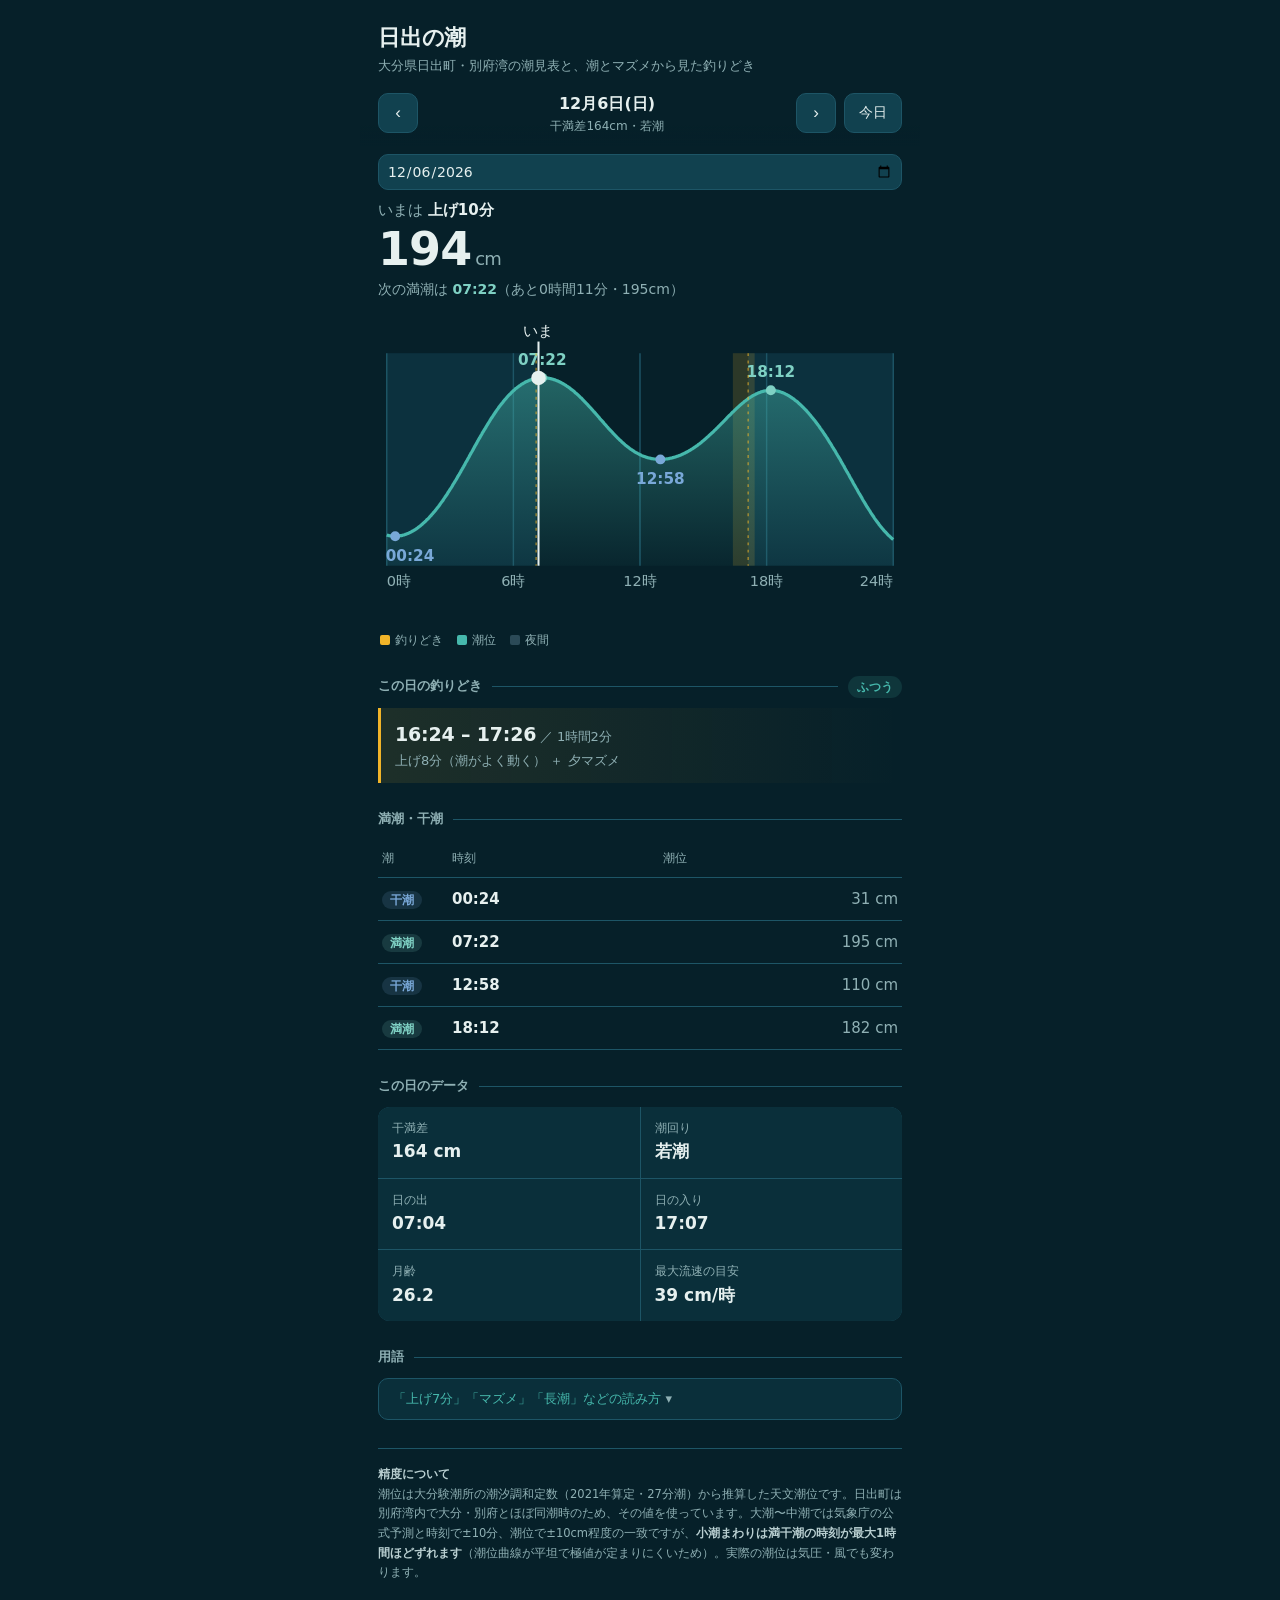
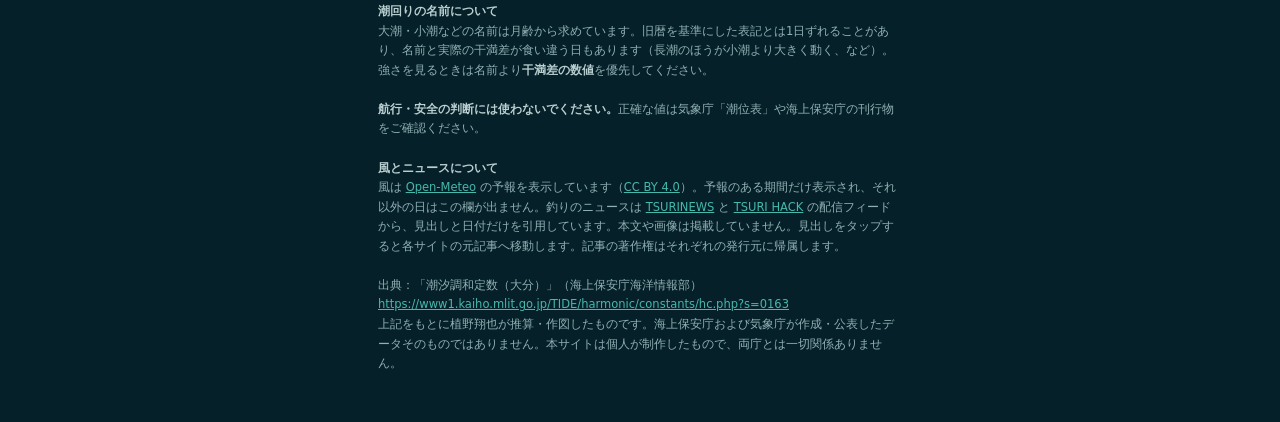
==== commit 55db206b: "ニュースの取得元に TSURI HACK を足し2ソースにした Co-Authored-By: Claude Opus 5 <noreply@anthropic.com>" ====
--- a/index.html
+++ b/index.html
@@ -268,7 +268,7 @@
     大潮・小潮などの名前は月齢から求めています。旧暦を基準にした表記とは1日ずれることがあり、名前と実際の干満差が食い違う日もあります（長潮のほうが小潮より大きく動く、など）。強さを見るときは名前より<b>干満差の数値</b>を優先してください。<br><br>
     <b>航行・安全の判断には使わないでください。</b>正確な値は気象庁「潮位表」や海上保安庁の刊行物をご確認ください。<br><br>
     <b>風とニュースについて</b><br>
-    風は <a href="https://open-meteo.com/" style="color:var(--aqua)" target="_blank" rel="noopener noreferrer">Open-Meteo</a> の予報を表示しています（<a href="https://creativecommons.org/licenses/by/4.0/" style="color:var(--aqua)" target="_blank" rel="noopener noreferrer">CC BY 4.0</a>）。予報のある期間だけ表示され、それ以外の日はこの欄が出ません。釣りのニュースは <a href="https://tsurinews.jp/" style="color:var(--aqua)" target="_blank" rel="noopener noreferrer">TSURINEWS</a> の配信フィードから見出しと日付だけを引用し、本文は掲載していません。見出しをタップすると元記事へ移動します。<br><br>
+    風は <a href="https://open-meteo.com/" style="color:var(--aqua)" target="_blank" rel="noopener noreferrer">Open-Meteo</a> の予報を表示しています（<a href="https://creativecommons.org/licenses/by/4.0/" style="color:var(--aqua)" target="_blank" rel="noopener noreferrer">CC BY 4.0</a>）。予報のある期間だけ表示され、それ以外の日はこの欄が出ません。釣りのニュースは <a href="https://tsurinews.jp/" style="color:var(--aqua)" target="_blank" rel="noopener noreferrer">TSURINEWS</a> と <a href="https://tsurihack.com/" style="color:var(--aqua)" target="_blank" rel="noopener noreferrer">TSURI HACK</a> の配信フィードから、見出しと日付だけを引用しています。本文や画像は掲載していません。見出しをタップすると各サイトの元記事へ移動します。記事の著作権はそれぞれの発行元に帰属します。<br><br>
     出典：「潮汐調和定数（大分）」（海上保安庁海洋情報部）<a href="https://www1.kaiho.mlit.go.jp/TIDE/harmonic/constants/hc.php?s=0163" style="color:var(--aqua)">https://www1.kaiho.mlit.go.jp/TIDE/harmonic/constants/hc.php?s=0163</a><br>
     上記をもとに植野翔也が推算・作図したものです。海上保安庁および気象庁が作成・公表したデータそのものではありません。本サイトは個人が制作したもので、両庁とは一切関係ありません。
   </footer>
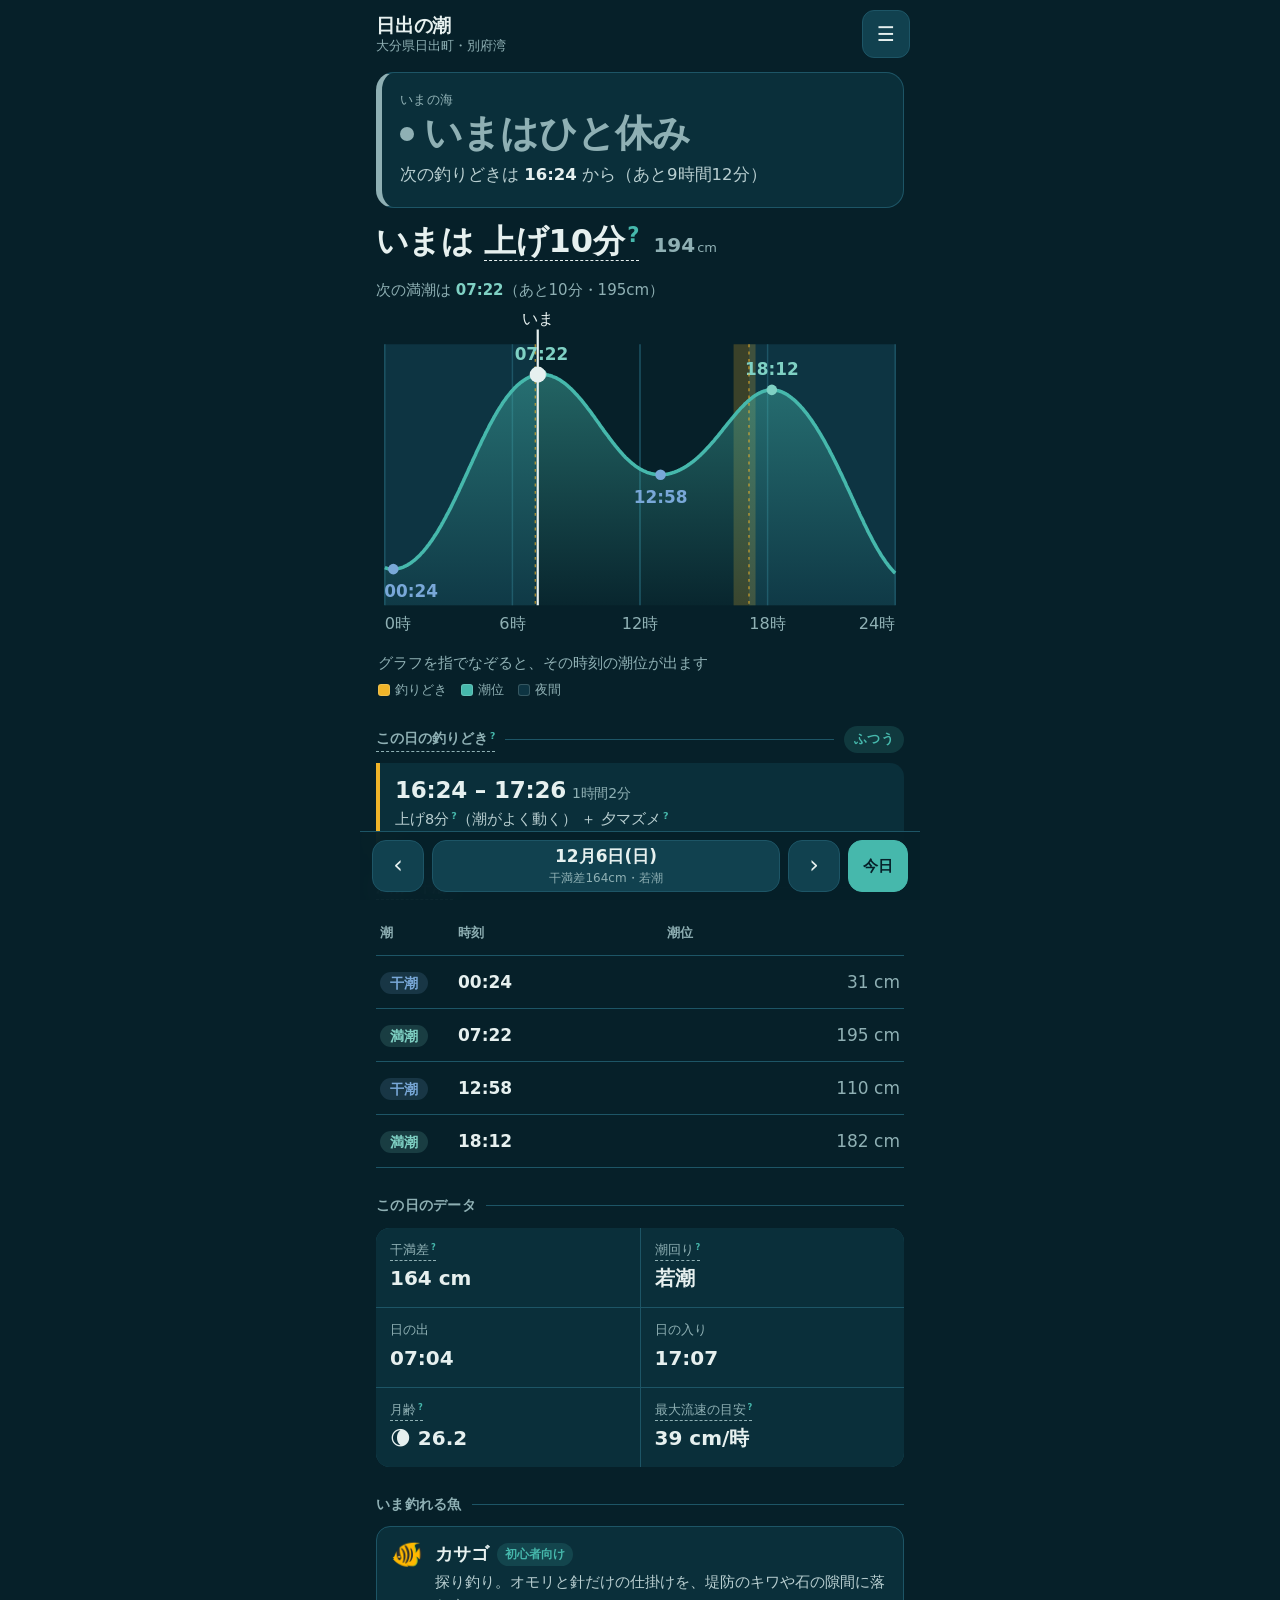
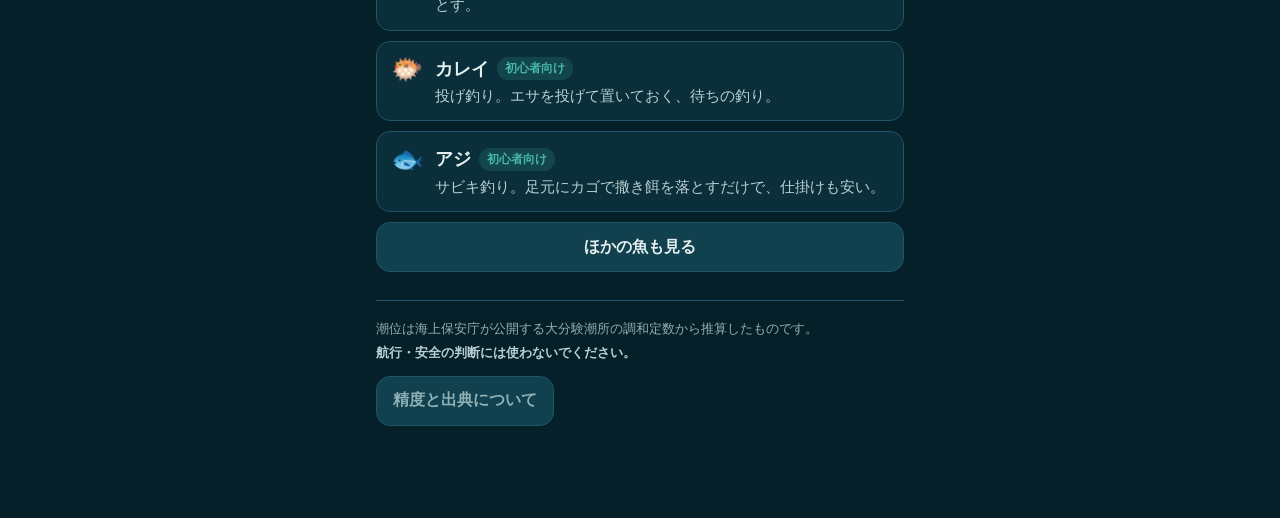
==== commit 0e13d15d: "画面をスマホ前提で作り直し初心者向けの機能を足した Co-Authored-By: Claude Opus 5 <noreply@anthropic.com>" ====
--- a/index.html
+++ b/index.html
@@ -4,782 +4,132 @@
 <meta charset="utf-8">
 <meta name="viewport" content="width=device-width, initial-scale=1, viewport-fit=cover">
 <title>日出の潮 | 大分県日出町の潮見表と釣りどき</title>
-<meta name="description" content="大分県日出町（別府湾）の満潮・干潮と、潮の動き・マズメから割り出した釣りどきの時間帯。日付を選ぶとその日の潮位カーブと時合が出ます。">
+<meta name="description" content="大分県日出町（別府湾）の満潮・干潮と、潮の動き・マズメから割り出した釣りどきの時間帯。いま行くべきかが一目で分かります。釣りを始めたばかりの方向け。">
 <link rel="canonical" href="https://hiji-tide.vercel.app/">
-<meta name="theme-color" content="#062029">
+<meta name="theme-color" content="#062029" id="themeColor">
 <meta property="og:type" content="website">
 <meta property="og:url" content="https://hiji-tide.vercel.app/">
 <meta property="og:title" content="日出の潮 | 大分県日出町の潮見表と釣りどき">
-<meta property="og:description" content="別府湾の満潮・干潮と、潮の動き・マズメから割り出した釣りどきの時間帯。">
+<meta property="og:description" content="別府湾の満潮・干潮と、潮とマズメから見た釣りどき。いま行くべきかが一目で分かります。">
 <meta property="og:locale" content="ja_JP">
 <meta name="twitter:card" content="summary">
-<link rel="icon" href="data:image/svg+xml,%3Csvg xmlns='http://www.w3.org/2000/svg' viewBox='0 0 32 32'%3E%3Crect width='32' height='32' rx='7' fill='%23062029'/%3E%3Cpath d='M2 20c4 0 4-5 8-5s4 5 8 5 4-5 8-5 4 5 8 5' fill='none' stroke='%2346B8AC' stroke-width='2.6' stroke-linecap='round'/%3E%3Ccircle cx='16' cy='9' r='3.2' fill='%23F0B429'/%3E%3C/svg%3E">
-<style>
-:root{
-  --abyss:#062029;
-  --deep:#0A2F3A;
-  --panel:#11414F;
-  --line:#1D5566;
-  --aqua:#46B8AC;
-  --aqua-dim:#2A7C79;
-  --gold:#F0B429;
-  --gold-dim:#7A5C1A;
-  --ink:#E6F0EF;
-  --muted:#8FB0B4;
-  --rise:#7FD1C4;
-  --fall:#79A8D8;
-}
-*{box-sizing:border-box;margin:0;padding:0}
-html{-webkit-text-size-adjust:100%}
-body{
-  background:var(--abyss);
-  color:var(--ink);
-  font-family:system-ui,-apple-system,"Hiragino Sans","Noto Sans JP",sans-serif;
-  font-variant-numeric:tabular-nums;
-  line-height:1.6;
-  padding:0 0 48px;
-  max-width:560px;margin:0 auto;
-}
-.wrap{padding:0 18px}
-
-/* ---- 日付ナビ ---- */
-.datebar{
-  display:flex;align-items:center;gap:8px;
-  padding:14px 18px 10px;
-  position:sticky;top:0;z-index:5;
-  background:linear-gradient(var(--abyss) 70%,rgba(6,32,41,0));
-}
-.datebar button{
-  background:var(--panel);color:var(--ink);border:1px solid var(--line);
-  border-radius:10px;width:40px;height:40px;font-size:17px;cursor:pointer;
-}
-.datebar button:active{background:var(--line)}
-.datebar .today{width:auto;padding:0 14px;font-size:14px}
-#dateLabel{flex:1;text-align:center;font-size:16px;font-weight:600}
-#dateLabel small{display:block;font-size:12px;color:var(--muted);font-weight:400}
-input[type=date]{
-  background:var(--panel);border:1px solid var(--line);color:var(--ink);
-  border-radius:10px;padding:8px;font-size:14px;width:100%;margin-top:8px;
-  font-family:inherit;
-}
-
-/* ---- ヒーロー ---- */
-.hero{
-  padding:8px 18px 20px;
-}
-.state{
-  font-size:15px;color:var(--muted);
-}
-.state b{color:var(--ink);font-weight:600}
-.big{
-  font-size:46px;line-height:1.1;font-weight:700;letter-spacing:-0.02em;
-  margin:2px 0 4px;
-}
-.big .unit{font-size:18px;font-weight:500;color:var(--muted);margin-left:4px}
-.next{font-size:14px;color:var(--muted)}
-.next b{color:var(--rise);font-weight:600}
-
-/* ---- グラフ ---- */
-.chart{margin:6px 0 22px}
-svg{display:block;width:100%;height:auto;overflow:visible}
-.legend{
-  display:flex;gap:14px;font-size:11.5px;color:var(--muted);
-  padding:6px 2px 0;flex-wrap:wrap;
-}
-.swatch{display:inline-block;width:10px;height:10px;border-radius:2px;vertical-align:-1px;margin-right:5px}
-
-/* ---- セクション ---- */
-h2{
-  font-size:13px;font-weight:600;color:var(--muted);
-  margin:26px 0 10px;
-  display:flex;align-items:center;gap:10px;
-}
-h2::after{content:"";flex:1;height:1px;background:var(--line)}
-
-/* ---- ベストタイム ---- */
-.slot{
-  border-left:3px solid var(--gold);
-  background:linear-gradient(90deg,rgba(240,180,41,.10),rgba(240,180,41,0));
-  padding:11px 14px;border-radius:0 10px 10px 0;margin-bottom:10px;
-}
-.slot .t{font-size:19px;font-weight:700;letter-spacing:-0.01em}
-.slot .why{font-size:13px;color:var(--muted);margin-top:2px}
-.slot.sub{border-left-color:var(--aqua-dim);background:linear-gradient(90deg,rgba(70,184,172,.08),rgba(70,184,172,0))}
-.empty{color:var(--muted);font-size:14px;padding:8px 0}
-
-/* ---- 潮位表 ---- */
-table{width:100%;border-collapse:collapse;font-size:15px}
-td,th{padding:9px 4px;border-bottom:1px solid var(--line);text-align:left}
-th{font-size:12px;color:var(--muted);font-weight:500;border-bottom-color:var(--line)}
-td.num{text-align:right;color:var(--muted)}
-.tag{font-size:12px;padding:2px 8px;border-radius:999px;font-weight:600}
-.tag.hi{background:rgba(127,209,196,.15);color:var(--rise)}
-.tag.lo{background:rgba(121,168,216,.15);color:var(--fall)}
-
-/* ---- 日の強弱バッジ ---- */
-.badge{font-size:11.5px;padding:2px 9px;border-radius:999px;font-weight:600;white-space:nowrap}
-h2 .badge{order:1}  /* ::after の区切り線より右に置く */
-.badge.strong{background:rgba(240,180,41,.16);color:var(--gold)}
-.badge.mid{background:rgba(70,184,172,.14);color:var(--aqua)}
-.badge.calm{background:rgba(143,176,180,.12);color:var(--muted)}
-
-/* ---- メタ ---- */
-.meta{display:grid;grid-template-columns:1fr 1fr;gap:1px;background:var(--line);border-radius:12px;overflow:hidden}
-.meta div{background:var(--deep);padding:12px 14px}
-.meta dt{font-size:11.5px;color:var(--muted)}
-.meta dd{font-size:17px;font-weight:600;margin-top:1px}
-
-/* ---- 風 ---- */
-.wind{display:grid;grid-template-columns:repeat(4,1fr);gap:1px;background:var(--line);border-radius:12px;overflow:hidden}
-.wind div{background:var(--deep);padding:9px 4px;text-align:center}
-.wind .h{font-size:11px;color:var(--muted)}
-.wind .v{font-size:17px;font-weight:700;letter-spacing:-0.01em;margin-top:1px}
-.wind .v small{font-size:10.5px;font-weight:500;color:var(--muted);margin-left:1px}
-.wind .d{font-size:11px;color:var(--muted);margin-top:1px}
-.wind .v.strong{color:var(--gold)}
-.wind .v.mid{color:var(--aqua)}
-.windNote{font-size:11.5px;color:var(--muted);padding:7px 2px 0}
-
-/* ---- ニュース ---- */
-.news{list-style:none}
-.news li{border-bottom:1px solid var(--line)}
-.news li:last-child{border-bottom:none}
-.news a{display:block;padding:11px 2px;color:var(--ink);text-decoration:none;font-size:14px;line-height:1.5}
-.news a:active{color:var(--aqua)}
-.news .m{font-size:11.5px;color:var(--muted);margin-top:3px}
-
-/* ---- 用語 ---- */
-.terms summary{
-  cursor:pointer;color:var(--aqua);font-size:13px;
-  padding:10px 14px;background:var(--deep);border:1px solid var(--line);border-radius:10px;
-  list-style:none;
-}
-.terms summary::-webkit-details-marker{display:none}
-.terms summary::after{content:" ▾";color:var(--muted)}
-.terms[open] summary{border-radius:10px 10px 0 0;border-bottom:none}
-.terms[open] summary::after{content:" ▴"}
-.terms .body{
-  background:var(--deep);
-  border:1px solid var(--line);border-top:none;border-radius:0 0 10px 10px;
-  padding:4px 14px 14px;font-size:13.5px;line-height:1.75;color:var(--muted);
-}
-.terms dt{color:var(--ink);font-weight:600;margin-top:13px}
-.terms dd{margin-top:1px}
-.terms b{color:#B9CFD1;font-weight:600}
-
-footer{
-  font-size:11.5px;color:var(--muted);line-height:1.7;
-  margin-top:28px;padding-top:16px;border-top:1px solid var(--line);
-}
-footer b{color:#B9CFD1;font-weight:600}
-</style>
+<meta name="apple-mobile-web-app-capable" content="yes">
+<meta name="apple-mobile-web-app-title" content="日出の潮">
+<link rel="manifest" href="/manifest.webmanifest">
+<link rel="icon" href="/icons/icon.svg" type="image/svg+xml">
+<link rel="apple-touch-icon" href="/icons/icon-180.png">
+<link rel="stylesheet" href="/css/style.css">
+<script type="module" src="/js/main.js"></script>
 </head>
 <body>
 
-<header class="wrap" style="padding-top:20px">
-  <div style="font-size:22px;font-weight:700;letter-spacing:-0.01em">日出の潮</div>
-  <p style="font-size:13px;color:var(--muted);margin-top:1px">大分県日出町・別府湾の潮見表と、潮とマズメから見た釣りどき</p>
+<header class="topbar">
+  <div class="brand">日出の潮<span>大分県日出町・別府湾</span></div>
+  <button class="icon-btn" id="menuBtn" aria-label="メニューを開く" aria-expanded="false" aria-controls="drawer">☰</button>
 </header>
 
-<div class="datebar">
-  <button id="prev" aria-label="前の日">‹</button>
-  <div id="dateLabel"></div>
-  <button id="next" aria-label="次の日">›</button>
-  <button class="today" id="todayBtn">今日</button>
-</div>
-<div class="wrap"><input type="date" id="picker"></div>
+<noscript>
+  <p style="padding:16px;line-height:1.8">このページは潮位をブラウザの中で計算して表示します。JavaScript を有効にしてください。</p>
+</noscript>
 
-<div class="hero">
-  <div class="state" id="state"></div>
-  <div class="big" id="level"></div>
-  <div class="next" id="nextEvent"></div>
-</div>
+<!-- いま行くべきか -->
+<section class="verdict" id="verdict" aria-live="polite"></section>
+<div id="recall"></div>
 
-<div class="wrap">
-  <div class="chart" id="chart"></div>
-  <div class="legend">
-    <span><span class="swatch" style="background:var(--gold)"></span>釣りどき</span>
-    <span><span class="swatch" style="background:var(--aqua)"></span>潮位</span>
-    <span><span class="swatch" style="background:#2B4A57"></span>夜間</span>
+<!-- 今の潮 -->
+<section class="now" id="now"></section>
+
+<main class="wrap">
+  <div class="chartbox">
+    <div class="chart" id="chart"></div>
+    <div class="readout" id="readout"></div>
+    <div class="legend">
+      <span><span class="swatch" style="background:var(--gold)"></span>釣りどき</span>
+      <span><span class="swatch" style="background:var(--accent)"></span>潮位</span>
+      <span><span class="swatch" style="background:var(--night)"></span>夜間</span>
+    </div>
   </div>
 
-  <h2>この日の釣りどき<span class="badge" id="dayBadge"></span></h2>
+  <h2><button class="term" data-term="best">この日の釣りどき</button><span class="badge" id="dayBadge"></span></h2>
   <div id="slots"></div>
 
-  <section id="windSec" hidden>
-    <h2>風</h2>
-    <div class="wind" id="wind"></div>
-    <div class="windNote" id="windNote"></div>
+  <section id="weatherSec" hidden>
+    <h2>天気と風</h2>
+    <div class="weather" id="weather"></div>
+    <p class="note" id="weatherNote"></p>
   </section>
 
-  <h2>満潮・干潮</h2>
+  <h2><button class="term" data-term="hilo">満潮・干潮</button></h2>
   <table id="tideTable"></table>
 
   <h2>この日のデータ</h2>
   <dl class="meta" id="meta"></dl>
+
+  <h2>いま釣れる魚</h2>
+  <div class="fish" id="fishPreview"></div>
+  <button class="btn grow" id="moreFish" style="margin-top:10px;width:100%">ほかの魚も見る</button>
 
   <section id="newsSec" hidden>
     <h2>釣りのニュース</h2>
     <ul class="news" id="news"></ul>
   </section>
 
-  <h2>用語</h2>
-  <details class="terms">
-    <summary>「上げ7分」「マズメ」「長潮」などの読み方</summary>
-    <div class="body">
-      <dl>
-        <dt>上げ◯分（ぶ）／下げ◯分</dt>
-        <dd>干潮から満潮までを「上げ」、満潮から干潮までを「下げ」と呼び、その区間を10等分して今どのあたりかを表します。<b>上げ7分</b>なら満潮まで残り3割ほど。潮がいちばん速く動くのは3分〜7分あたりで、1分と10分の前後は動きが止まります。</dd>
+  <footer>
+    潮位は海上保安庁が公開する大分験潮所の調和定数から推算したものです。<br>
+    <b>航行・安全の判断には使わないでください。</b><br>
+    <button class="btn" id="aboutBtn" style="margin-top:12px">精度と出典について</button>
+  </footer>
+</main>
 
-        <dt>マズメ</dt>
-        <dd>日の出前後と日の入り前後の、空が薄明るい時間帯。魚の活性が上がるとされます。朝マズメ・夕マズメと呼び分けます。このページでは日の出・日の入りの前後45分をとくに重く見ています。</dd>
+<!-- 下部の日付バー -->
+<nav class="datebar" aria-label="日付の切り替え">
+  <button class="nav" id="prev" aria-label="前の日">‹</button>
+  <div class="dateface">
+    <span class="d1" id="dateMain"></span>
+    <span class="d2" id="dateSub"></span>
+    <input type="date" id="picker" aria-label="日付を選ぶ">
+  </div>
+  <button class="nav" id="next" aria-label="次の日">›</button>
+  <button class="today" id="todayBtn">今日</button>
+</nav>
 
-        <dt>時合（じあい）</dt>
-        <dd>魚がよく釣れる時間帯のこと。潮が動く時間とマズメが重なると時合になりやすい、というのがこのページの「釣りどき」の考え方です。</dd>
+<!-- ドロワー -->
+<div class="scrim" id="scrim" hidden></div>
+<aside class="drawer" id="drawer" hidden aria-label="メニュー">
+  <div class="dtitle">メニュー</div>
+  <nav>
+    <button data-panel="fish"><span class="em">🐟</span>いま釣れる魚</button>
+    <button data-panel="gear"><span class="em">🎒</span>持ち物チェック</button>
+    <button data-panel="log"><span class="em">📝</span>釣行メモ</button>
+    <button data-panel="terms"><span class="em">📖</span>用語の説明</button>
+    <button data-panel="about"><span class="em">ℹ️</span>このサイトについて</button>
+  </nav>
+  <div class="theme">
+    <div class="dtitle" style="padding:14px 0 8px">画面の明るさ</div>
+    <div class="theme-toggle" role="group" aria-label="画面の明るさ">
+      <button id="themeDark" aria-pressed="true">🌙 暗い</button>
+      <button id="themeBright" aria-pressed="false">☀️ 明るい</button>
+    </div>
+    <p class="note" style="padding-top:8px">日中の屋外では「明るい」のほうが見やすくなります。</p>
+  </div>
+</aside>
 
-        <dt>潮位</dt>
-        <dd>基準面から測った海面の高さ。この表では大分験潮所の基準面を使っています。大きく引く日はマイナスになることもあります（2026年の推算では最低 -22cm）。</dd>
-
-        <dt>満潮・干潮</dt>
-        <dd>潮位が最も高くなる時刻と、最も低くなる時刻。ふつうは1日に2回ずつですが、時刻が日をまたぐ都合でどちらかが1回だけの日もあります（2026年で48日）。</dd>
-
-        <dt>干満差</dt>
-        <dd>その日の最高潮位と最低潮位の差。大きいほど海水がたくさん動きます。潮回りの名前より、この数値のほうが実態に合います。</dd>
-
-        <dt>潮回り</dt>
-        <dd>月の満ち欠けによる潮の大きさの周期。<b>大潮</b>が最も干満差が大きく、<b>中潮</b>、<b>小潮</b>の順に小さくなります。<b>長潮</b>は小潮のあとの動きが鈍い日、<b>若潮</b>は長潮の翌日で再び大きくなり始める日を指します。</dd>
-
-        <dt>月齢</dt>
-        <dd>新月からの日数。0前後が新月、約15が満月。新月と満月のころが大潮になります。</dd>
-
-        <dt>最大流速の目安</dt>
-        <dd>潮位が1時間あたり何センチ変わるかの、その日の最大値。潮の動きの速さの目安で、このページの釣りどき判定にも使っています。</dd>
-
-        <dt>よく動く／ふつう／静か</dt>
-        <dd>上の最大流速による3段階です。45cm/時以上が「よく動く」、35以上が「ふつう」、それ未満が「静か」。日をまたいで同じものさしで比べられます。</dd>
-      </dl>
-    </div>
-  </details>
-
-  <footer>
-    <b>精度について</b><br>
-    潮位は大分験潮所の潮汐調和定数（2021年算定・27分潮）から推算した天文潮位です。日出町は別府湾内で大分・別府とほぼ同潮時のため、その値を使っています。大潮〜中潮では気象庁の公式予測と時刻で±10分、潮位で±10cm程度の一致ですが、<b>小潮まわりは満干潮の時刻が最大1時間ほどずれます</b>（潮位曲線が平坦で極値が定まりにくいため）。実際の潮位は気圧・風でも変わります。<br><br>
-    <b>潮回りの名前について</b><br>
-    大潮・小潮などの名前は月齢から求めています。旧暦を基準にした表記とは1日ずれることがあり、名前と実際の干満差が食い違う日もあります（長潮のほうが小潮より大きく動く、など）。強さを見るときは名前より<b>干満差の数値</b>を優先してください。<br><br>
-    <b>航行・安全の判断には使わないでください。</b>正確な値は気象庁「潮位表」や海上保安庁の刊行物をご確認ください。<br><br>
-    <b>風とニュースについて</b><br>
-    風は <a href="https://open-meteo.com/" style="color:var(--aqua)" target="_blank" rel="noopener noreferrer">Open-Meteo</a> の予報を表示しています（<a href="https://creativecommons.org/licenses/by/4.0/" style="color:var(--aqua)" target="_blank" rel="noopener noreferrer">CC BY 4.0</a>）。予報のある期間だけ表示され、それ以外の日はこの欄が出ません。釣りのニュースは <a href="https://tsurinews.jp/" style="color:var(--aqua)" target="_blank" rel="noopener noreferrer">TSURINEWS</a> と <a href="https://tsurihack.com/" style="color:var(--aqua)" target="_blank" rel="noopener noreferrer">TSURI HACK</a> の配信フィードから、見出しと日付だけを引用しています。本文や画像は掲載していません。見出しをタップすると各サイトの元記事へ移動します。記事の著作権はそれぞれの発行元に帰属します。<br><br>
-    出典：「潮汐調和定数（大分）」（海上保安庁海洋情報部）<a href="https://www1.kaiho.mlit.go.jp/TIDE/harmonic/constants/hc.php?s=0163" style="color:var(--aqua)">https://www1.kaiho.mlit.go.jp/TIDE/harmonic/constants/hc.php?s=0163</a><br>
-    上記をもとに植野翔也が推算・作図したものです。海上保安庁および気象庁が作成・公表したデータそのものではありません。本サイトは個人が制作したもので、両庁とは一切関係ありません。
-  </footer>
+<!-- 全画面パネル -->
+<div class="panel" id="panel" hidden role="dialog" aria-modal="true" aria-labelledby="panelTitle">
+  <div class="phead">
+    <h3 id="panelTitle"></h3>
+    <button class="icon-btn" id="panelClose" aria-label="閉じる">✕</button>
+  </div>
+  <div class="pbody" id="panelBody"></div>
 </div>
 
-<script>
-"use strict";
-const D2R=Math.PI/180;
-const LAT=33.3745, LON=131.5336;   // 大分県速見郡日出町
+<!-- 用語のボトムシート -->
+<div class="sheet" id="sheet" hidden role="dialog" aria-modal="true" aria-labelledby="sheetTitle">
+  <div class="grip"></div>
+  <h3 id="sheetTitle"></h3>
+  <p id="sheetBody"></p>
+  <button class="close" id="sheetClose">閉じる</button>
+</div>
 
-/* ===== 潮汐調和定数（海上保安庁・大分験潮所） ===== */
-const Z0=130.0;
-// [名前, 振幅cm, 遅角°, Doodson(n1..n6), 位相定数°, 節点補正タイプ]
-const CONST=[
-["Sa",16.25,150.95,[0,0,1,0,0,0],0,"none"],
-["Ssa",2.24,30.27,[0,0,2,0,0,0],0,"none"],
-["Mm",0.46,128.00,[0,1,0,-1,0,0],0,"Mm"],
-["MSf",0.35,84.72,[0,2,-2,0,0,0],0,"none"],
-["Mf",0.46,60.15,[0,2,0,0,0,0],0,"Mf"],
-["Q1",3.95,173.73,[1,-2,0,1,0,0],-90,"O1"],
-["O1",19.21,185.15,[1,-1,0,0,0,0],-90,"O1"],
-["M1",0.94,202.58,[1,0,0,1,0,0],-90,"O1"],
-["P1",8.16,205.43,[1,1,-2,0,0,0],-90,"none"],
-["S1",0.47,82.79,[1,1,-1,0,0,0],0,"none"],
-["K1",25.54,206.57,[1,1,0,0,0,0],90,"K1"],
-["J1",1.32,235.87,[1,2,0,-1,0,0],-90,"J1"],
-["OO1",0.83,264.49,[1,3,0,0,0,0],90,"OO1"],
-["2N2",1.46,226.62,[2,-2,0,2,0,0],0,"M2"],
-["mu2",0.97,217.35,[2,-2,2,0,0,0],0,"M2"],
-["N2",10.92,234.50,[2,-1,0,1,0,0],0,"M2"],
-["nu2",2.08,237.58,[2,-1,2,-1,0,0],0,"M2"],
-["M2",58.30,243.25,[2,0,0,0,0,0],0,"M2"],
-["lam2",0.80,257.11,[2,1,-2,1,0,0],180,"M2"],
-["L2",1.98,256.74,[2,1,0,-1,0,0],180,"M2"],
-["T2",1.54,262.57,[2,2,-3,0,0,1],0,"none"],
-["S2",24.20,271.34,[2,2,-2,0,0,0],0,"none"],
-["K2",6.82,267.39,[2,2,0,0,0,0],0,"K2"],
-["M4",0.58,135.79,[4,0,0,0,0,0],0,"M4"],
-["MS4",0.46,171.83,[4,2,-2,0,0,0],0,"M2"],
-["M6",0.73,250.47,[6,0,0,0,0,0],0,"M6"],
-["2MS6",0.97,293.22,[6,2,-2,0,0,0],0,"M6"]
-];
-
-function astro(utMs){
-  const ref=Date.UTC(1899,11,31,12,0,0);
-  const d=(utMs-ref)/86400000, T=d/36525;
-  const m=x=>((x%360)+360)%360;
-  return {
-    s : m(277.0247+481267.8906*T+0.0020*T*T),
-    h : m(280.1895+36000.7689*T+0.00030*T*T),
-    p : m(334.3853+4069.0340*T-0.0103*T*T),
-    N : m(259.1560-1934.1420*T+0.0021*T*T),
-    p1: m(281.2208+1.7192*T+0.00045*T*T)
-  };
-}
-function nodal(kind,N){
-  const n=N*D2R,c=Math.cos,s=Math.sin;
-  switch(kind){
-    case "M2":{const f=1.0004-0.0373*c(n)+0.0002*c(2*n);return[f,-2.14*s(n)];}
-    case "O1":return[1.0089+0.1871*c(n)-0.0147*c(2*n)+0.0014*c(3*n),10.80*s(n)-1.34*s(2*n)+0.19*s(3*n)];
-    case "K1":return[1.0060+0.1150*c(n)-0.0088*c(2*n)+0.0006*c(3*n),-8.86*s(n)+0.68*s(2*n)-0.07*s(3*n)];
-    case "K2":return[1.0241+0.2863*c(n)+0.0083*c(2*n)-0.0015*c(3*n),-17.74*s(n)+0.68*s(2*n)-0.04*s(3*n)];
-    case "J1":return[1.0129+0.1676*c(n)-0.0170*c(2*n)+0.0016*c(3*n),-12.94*s(n)+1.34*s(2*n)-0.19*s(3*n)];
-    case "OO1":return[1.1027+0.6504*c(n)+0.0317*c(2*n)-0.0014*c(3*n),-36.68*s(n)+4.02*s(2*n)-0.57*s(3*n)];
-    case "Mm":return[1.0000-0.1300*c(n)+0.0013*c(2*n),0];
-    case "Mf":return[1.0429+0.4135*c(n)-0.0040*c(2*n),-23.74*s(n)+2.68*s(2*n)-0.38*s(3*n)];
-    case "M4":{const f=1.0004-0.0373*c(n)+0.0002*c(2*n);return[f*f,2*(-2.14*s(n))];}
-    case "M6":{const f=1.0004-0.0373*c(n)+0.0002*c(2*n);return[f*f*f,3*(-2.14*s(n))];}
-    default:return[1,0];
-  }
-}
-// jstMs: JSTでの「見かけの」ミリ秒（= 実UTCms + 9h）として扱う
-function tide(realMs){
-  const a=astro(realMs);
-  const jst=new Date(realMs+9*3600000);
-  const t=jst.getUTCHours()+jst.getUTCMinutes()/60+jst.getUTCSeconds()/3600;
-  const tau=15*t+a.h-a.s;
-  let sum=Z0;
-  for(const[,A,kap,d,ph,kind]of CONST){
-    const V=d[0]*tau+d[1]*a.s+d[2]*a.h+d[3]*a.p+d[4]*a.N+d[5]*a.p1+ph;
-    const[f,u]=nodal(kind,a.N);
-    sum+=f*A*Math.cos((V+u-kap)*D2R);
-  }
-  return sum;
-}
-
-/* ===== 日の出・日の入り ===== */
-function sunTimes(date){
-  const rad=D2R,dayMs=86400000,J1970=2440588,J2000=2451545;
-  const toJulian=d=>d.valueOf()/dayMs-0.5+J1970;
-  const fromJulian=j=>new Date((j+0.5-J1970)*dayMs);
-  const toDays=d=>toJulian(d)-J2000;
-  const e=rad*23.4397;
-  const d=toDays(date);
-  const lw=rad*-LON, phi=rad*LAT;
-  const n=Math.round(d-0.0009-lw/(2*Math.PI));
-  const ds=0.0009+lw/(2*Math.PI)+n;
-  const M=rad*(357.5291+0.98560028*ds);
-  const L=M+rad*(1.9148*Math.sin(M)+0.02*Math.sin(2*M)+0.0003*Math.sin(3*M))+rad*102.9372+Math.PI;
-  const dec=Math.asin(Math.sin(e)*Math.sin(L));
-  const Jtransit=J2000+ds+0.0053*Math.sin(M)-0.0069*Math.sin(2*L);
-  const h0=rad*-0.833;
-  const cosH=(Math.sin(h0)-Math.sin(phi)*Math.sin(dec))/(Math.cos(phi)*Math.cos(dec));
-  const H=Math.acos(Math.max(-1,Math.min(1,cosH)));
-  const a2=0.0009+(H/(2*Math.PI)+lw/(2*Math.PI))+n;
-  const Jset=J2000+a2+0.0053*Math.sin(M)-0.0069*Math.sin(2*L);
-  const Jrise=Jtransit-(Jset-Jtransit);
-  return{rise:fromJulian(Jrise),set:fromJulian(Jset)};
-}
-
-/* ===== 月齢・潮回り ===== */
-function moonAge(date){
-  const synodic=29.530588853;
-  const newMoon=Date.UTC(2000,0,6,18,14,0);
-  let age=((date.getTime()-newMoon)/86400000)%synodic;
-  if(age<0)age+=synodic;
-  return age;
-}
-const TIDE_NAME=[null,"大潮","大潮","大潮","中潮","中潮","中潮","中潮","小潮","小潮","小潮","長潮","若潮","中潮","中潮","大潮","大潮","大潮","大潮","中潮","中潮","中潮","中潮","小潮","小潮","小潮","長潮","若潮","中潮","中潮","大潮"];
-function tideName(date){
-  const d=Math.floor(moonAge(date))+1;
-  return TIDE_NAME[Math.min(30,d)]||"中潮";
-}
-
-/* ===== 1日分の計算 ===== */
-const FLOW_REF=50;   // 流速スコアの基準（cm/時）。大潮の最大流速がほぼこの値
-function dayData(baseDate){
-  // baseDate: JST 0:00 のDate
-  const start=baseDate.getTime();
-  const end=start+86400000;
-  const step=2*60000;
-  // 極値の検出は前後6時間まで見る。日をまたぐ時合の「上げ何分」を出すのに必要
-  const pts=[];
-  for(let m=-360*60000;m<=(24*60+360)*60000;m+=step){
-    pts.push({ms:start+m,v:tide(start+m)});
-  }
-  // 極値
-  const ext=[];
-  for(let i=1;i<pts.length-1;i++){
-    const a=pts[i-1].v,b=pts[i].v,c=pts[i+1].v;
-    if(b>=a&&b>=c)ext.push({type:"hi",ms:pts[i].ms,v:b});
-    else if(b<=a&&b<=c)ext.push({type:"lo",ms:pts[i].ms,v:b});
-  }
-  const inDay=ext.filter(e=>e.ms>=start&&e.ms<end);
-  const sun=sunTimes(new Date(start+12*3600000));
-  // スコアは前後2時間ぶんだけ作る。日をまたぐ時合を切らずにつなぐため
-  let maxFlow=0;
-  const scored=pts.filter(p=>p.ms>=start-120*60000&&p.ms<=end+120*60000).map(p=>{
-    const flow=Math.abs(tide(p.ms+15*60000)-tide(p.ms-15*60000))*2; // cm/h
-    if(p.ms>=start&&p.ms<end&&flow>maxFlow)maxFlow=flow;
-    return{ms:p.ms,v:p.v,flow};
-  });
-  const sr=sun.rise.getTime(),ss=sun.set.getTime();
-  scored.forEach(p=>{
-    const dSun=Math.min(Math.abs(p.ms-sr),Math.abs(p.ms-ss))/60000;
-    const light=dSun<=45?1:dSun<=90?0.55:0;
-    p.light=light;
-    // 分母はその日の最大ではなく固定値。日をまたいで強さを比べられるようにする
-    p.score=0.62*Math.min(1,p.flow/FLOW_REF)+0.38*light;
-  });
-  return{start,end,pts,ext,inDay,scored,sun,maxFlow};
-}
-
-/* ===== ベストタイム区間 ===== */
-function slotsAt(d,th){
-  const runs=[];let cur=null;
-  for(const p of d.scored){
-    if(p.score>=th){
-      if(!cur)cur={from:p.ms,to:p.ms,sum:0,n:0,light:0};
-      cur.to=p.ms;cur.sum+=p.score;cur.n++;cur.light=Math.max(cur.light,p.light);
-    }else if(cur){runs.push(cur);cur=null;}
-  }
-  if(cur)runs.push(cur);
-  return runs
-    .filter(r=>r.to-r.from>=40*60000)
-    .filter(r=>r.to>d.start&&r.from<d.end)   // その日と重なる区間だけ残す
-    .map(r=>({...r,avg:r.sum/r.n}))
-    .sort((a,b)=>b.avg-a.avg);
-}
-// 戻り値の weak は「潮が動かない日に次善の1件を出した」ことを示す
-function bestSlots(d){
-  const main=slotsAt(d,0.52);
-  if(main.length)return{slots:main.slice(0,3).sort((a,b)=>a.from-b.from),weak:false};
-  for(const th of[0.48,0.42]){        // 60日分の実測で 0.42 まで下げれば必ず1件は出る
-    const r=slotsAt(d,th);
-    if(r.length)return{slots:[r[0]],weak:true};
-  }
-  return{slots:[],weak:true};
-}
-
-/* ===== 潮の「分（ぶ）」 ===== */
-function tidePhase(d,ms){
-  let prev=null,next=null;
-  for(const e of d.ext){
-    if(e.ms<=ms)prev=e;
-    if(e.ms>ms&&!next)next=e;
-  }
-  if(!prev||!next)return null;
-  const r=(ms-prev.ms)/(next.ms-prev.ms);
-  const bu=Math.max(1,Math.min(10,Math.ceil(r*10)));
-  const dir=prev.type==="lo"?"上げ":"下げ";
-  return{dir,bu,next};
-}
-
-/* ===== 描画 ===== */
-const fmt=ms=>{const d=new Date(ms+9*3600000);return String(d.getUTCHours()).padStart(2,"0")+":"+String(d.getUTCMinutes()).padStart(2,"0");};
-// 表示中の日からはみ出す時刻に「前」「翌」を付ける
-const fmtD=(ms,d)=>(ms<d.start?"前":ms>=d.end?"翌":"")+fmt(ms);
-const W=360,H=190,PT=18,PB=26,PL=6,PR=6;
-
-function draw(d,slots){
-  const dayPts=d.scored.filter(p=>p.ms>=d.start&&p.ms<=d.end);
-  const vals=dayPts.map(p=>p.v);
-  const lo=Math.min(...vals),hi=Math.max(...vals);
-  const yMin=Math.floor((lo-25)/20)*20,yMax=Math.ceil((hi+25)/20)*20;
-  const X=ms=>PL+((ms-d.start)/86400000)*(W-PL-PR);
-  const Y=v=>PT+(1-(v-yMin)/(yMax-yMin))*(H-PT-PB);
-
-  let s=`<svg viewBox="0 0 ${W} ${H}" role="img" aria-label="潮位グラフ">`;
-  s+=`<defs><linearGradient id="wg" x1="0" y1="0" x2="0" y2="1">
-    <stop offset="0" stop-color="#46B8AC" stop-opacity=".45"/>
-    <stop offset="1" stop-color="#46B8AC" stop-opacity=".04"/></linearGradient></defs>`;
-
-  // 夜間
-  const sr=d.sun.rise.getTime(),ss=d.sun.set.getTime();
-  s+=`<rect x="${PL}" y="${PT}" width="${X(sr)-PL}" height="${H-PT-PB}" fill="#0D3442" opacity=".85"/>`;
-  s+=`<rect x="${X(ss)}" y="${PT}" width="${W-PR-X(ss)}" height="${H-PT-PB}" fill="#0D3442" opacity=".85"/>`;
-
-  // ベストタイム帯（日をまたぐ区間はグラフの端で切る）
-  const clampX=ms=>Math.max(PL,Math.min(W-PR,X(ms)));
-  for(const r of slots){
-    const x0=clampX(r.from),x1=clampX(r.to);
-    s+=`<rect x="${x0}" y="${PT}" width="${Math.max(2,x1-x0)}" height="${H-PT-PB}" fill="#F0B429" opacity=".16"/>`;
-  }
-  // 時刻グリッド
-  for(let hh=0;hh<=24;hh+=6){
-    const x=PL+(hh/24)*(W-PL-PR);
-    s+=`<line x1="${x}" y1="${PT}" x2="${x}" y2="${H-PB}" stroke="#1D5566" stroke-width="1"/>`;
-    s+=`<text x="${x}" y="${H-PB+14}" fill="#8FB0B4" font-size="10" text-anchor="${hh===0?"start":hh===24?"end":"middle"}">${hh}時</text>`;
-  }
-  // 波形
-  let path="",area="";
-  dayPts.forEach((p,i)=>{
-    const x=X(p.ms),y=Y(p.v);
-    path+=(i?"L":"M")+x.toFixed(1)+" "+y.toFixed(1);
-  });
-  area=path+`L${X(d.end)} ${H-PB}L${PL} ${H-PB}Z`;
-  s+=`<path d="${area}" fill="url(#wg)"/>`;
-  s+=`<path d="${path}" fill="none" stroke="#46B8AC" stroke-width="2.2" stroke-linejoin="round"/>`;
-
-  // 満干潮ラベル
-  for(const e of d.inDay){
-    const x=X(e.ms),y=Y(e.v);
-    const up=e.type==="hi";
-    s+=`<circle cx="${x}" cy="${y}" r="3.4" fill="${up?"#7FD1C4":"#79A8D8"}"/>`;
-    const tx=Math.max(22,Math.min(W-22,x));
-    s+=`<text x="${tx}" y="${up?y-9:y+17}" fill="${up?"#7FD1C4":"#79A8D8"}" font-size="10.5" font-weight="600" text-anchor="middle">${fmt(e.ms)}</text>`;
-  }
-  // 日の出・日の入り
-  [[sr,"日の出"],[ss,"日の入"]].forEach(([ms,lab])=>{
-    const x=X(ms);
-    s+=`<line x1="${x}" y1="${PT}" x2="${x}" y2="${H-PB}" stroke="#F0B429" stroke-width="1" stroke-dasharray="2 3" opacity=".6"/>`;
-  });
-  // 現在時刻
-  const now=Date.now();
-  if(now>=d.start&&now<d.end){
-    const x=X(now);
-    s+=`<line x1="${x}" y1="${PT-8}" x2="${x}" y2="${H-PB}" stroke="#E6F0EF" stroke-width="1.4"/>`;
-    s+=`<circle cx="${x}" cy="${Y(tide(now))}" r="5" fill="#E6F0EF"/>`;
-    s+=`<text x="${x}" y="${PT-12}" fill="#E6F0EF" font-size="10" text-anchor="middle">いま</text>`;
-  }
-  s+=`</svg>`;
-  return s;
-}
-
-/* ===== 風（Open-Meteo・CC BY 4.0） ===== */
-const DIRS=["北","北北東","北東","東北東","東","東南東","南東","南南東","南","南南西","南西","西南西","西","西北西","北西","北北西"];
-const windDir=deg=>DIRS[Math.round((((deg%360)+360)%360)/22.5)%16];
-const windCache=new Map();   // 日付文字列 → hourly データ（予報の範囲外は null）
-let windGen=0;               // 日付を連打したとき、古い応答を捨てるための世代番号
-
-async function loadWind(iso){
-  if(windCache.has(iso))return windCache.get(iso);
-  const url=`https://api.open-meteo.com/v1/forecast?latitude=${LAT}&longitude=${LON}`
-    +`&hourly=wind_speed_10m,wind_gusts_10m,wind_direction_10m`
-    +`&timezone=Asia%2FTokyo&wind_speed_unit=ms&start_date=${iso}&end_date=${iso}`;
-  try{
-    const r=await fetch(url);
-    const j=await r.json();
-    const h=(j&&j.hourly&&Array.isArray(j.hourly.time))?j.hourly:null;
-    windCache.set(iso,h);    // 範囲外の日（API が error を返す）も覚えて再問い合わせしない
-    return h;
-  }catch(e){
-    return null;             // 通信の失敗は覚えない。次に開いたとき再試行する
-  }
-}
-
-const hourMs=t=>Date.parse(t+":00+09:00");
-
-// 区間 from〜to に重なる時刻の平均風速。データが無ければ null
-function windAvg(h,from,to){
-  let sum=0,n=0;
-  for(let i=0;i<h.time.length;i++){
-    const v=h.wind_speed_10m[i],ms=hourMs(h.time[i]);
-    if(v!=null&&ms>=from&&ms<=to){sum+=v;n++;}
-  }
-  return n?sum/n:null;
-}
-
-function renderWind(h){
-  const box=document.getElementById("wind");
-  box.textContent="";
-  let gust=null,gustAt=0;
-  for(let i=0;i<h.time.length;i++){
-    const g=h.wind_gusts_10m[i];
-    if(g!=null&&(gust===null||g>gust)){gust=g;gustAt=Number(h.time[i].slice(11,13));}
-  }
-  for(const hh of[0,3,6,9,12,15,18,21]){
-    const i=h.time.findIndex(t=>Number(t.slice(11,13))===hh);
-    const sp=i>=0?h.wind_speed_10m[i]:null;
-    const dir=i>=0?h.wind_direction_10m[i]:null;
-    const cls=sp==null?"":sp>=5?" strong":sp>=3?" mid":"";
-    const cell=document.createElement("div");
-    cell.innerHTML=`<div class="h">${hh}時</div>`
-      +`<div class="v${cls}">${sp==null?"—":sp.toFixed(1)}<small>m/s</small></div>`
-      +`<div class="d">${dir==null?"":windDir(dir)}</div>`;
-    box.appendChild(cell);
-  }
-  document.getElementById("windNote").textContent=
-    gust!=null?`最大瞬間 ${gust.toFixed(1)}m/s（${gustAt}時ごろ）。5m/s を超えると釣りにくくなります。`:"";
-}
-
-// 釣りどきの各区間に平均風速を書き足す
-function annotateSlots(h){
-  document.querySelectorAll("#slots .slot").forEach(el=>{
-    const avg=windAvg(h,Number(el.dataset.from),Number(el.dataset.to));
-    const why=el.querySelector(".why");
-    if(avg==null||!why)return;
-    why.textContent+=`　風 ${avg.toFixed(1)}m/s`;
-  });
-}
-
-let windShownFor=null;   // いま風を描いてある日。同じ日の再描画を省くため
-
-function updateWind(d){
-  const gen=++windGen;
-  const iso=isoJst(d.start);
-  const sec=document.getElementById("windSec");
-  // 未取得か範囲外の日だけ隠す。取得済みの日で隠すと、毎分の再描画でセクションが点滅する
-  if(!windCache.get(iso))sec.hidden=true;
-  loadWind(iso).then(h=>{
-    if(gen!==windGen||!h)return;         // 表示中の日が変わっていたら捨てる
-    if(windShownFor!==iso){renderWind(h);windShownFor=iso;}
-    annotateSlots(h);                    // 釣りどきは毎回描き直されるので毎回添える
-    sec.hidden=false;
-  }).catch(()=>{});
-}
-
-/* ===== 釣りのニュース ===== */
-// 日付とは連動しない。起動時に1回だけ読む
-function loadNews(){
-  fetch("/api/news").then(r=>r.json()).then(j=>{
-    const items=(j&&Array.isArray(j.items))?j.items:[];
-    const ul=document.getElementById("news");
-    ul.textContent="";
-    let n=0;
-    for(const it of items){
-      if(!it.title||typeof it.link!=="string"||!it.link.startsWith("https://"))continue;
-      const a=document.createElement("a");
-      a.href=it.link;a.target="_blank";a.rel="noopener noreferrer";
-      a.textContent=it.title;            // 外部由来の文字列なので textContent で入れる
-      const at=it.date?new Date(it.date):null;
-      const m=document.createElement("div");
-      m.className="m";
-      m.textContent=(at&&!isNaN(at)?`${at.getMonth()+1}月${at.getDate()}日・`:"")+(it.source||"");
-      a.appendChild(m);
-      const li=document.createElement("li");
-      li.appendChild(a);
-      ul.appendChild(li);
-      n++;
-    }
-    if(n)document.getElementById("newsSec").hidden=false;
-  }).catch(()=>{});
-}
-
-/* ===== 画面更新 ===== */
-function jstMidnight(dt){
-  const j=new Date(dt.getTime()+9*3600000);
-  return new Date(Date.UTC(j.getUTCFullYear(),j.getUTCMonth(),j.getUTCDate())-9*3600000);
-}
-const isoJst=ms=>{
-  const j=new Date(ms+9*3600000);
-  return `${j.getUTCFullYear()}-${String(j.getUTCMonth()+1).padStart(2,"0")}-${String(j.getUTCDate()).padStart(2,"0")}`;
-};
-// URL の ?d=YYYY-MM-DD を読む。書式違いと 2026-02-31 のような日付は捨てて今日に戻す
-function dateFromQuery(){
-  const q=new URLSearchParams(location.search).get("d");
-  if(!q||!/^\d{4}-\d{2}-\d{2}$/.test(q))return null;
-  const[y,m,dd]=q.split("-").map(Number);
-  const t=new Date(Date.UTC(y,m-1,dd));
-  if(t.getUTCFullYear()!==y||t.getUTCMonth()!==m-1||t.getUTCDate()!==dd)return null;
-  return new Date(t.getTime()-9*3600000);
-}
-let viewDate=dateFromQuery()||jstMidnight(new Date());
-const WD=["日","月","火","水","木","金","土"];
-
-function render(){
-  const d=dayData(viewDate);
-  const jd=new Date(d.start+9*3600000);
-  const isToday=d.start===jstMidnight(new Date()).getTime();
-  const noon=new Date(d.start+12*3600000);
-  const {slots,weak}=bestSlots(d);
-  const range=d.inDay.length
-    ? Math.round(Math.max(...d.inDay.map(e=>e.v))-Math.min(...d.inDay.map(e=>e.v)))
-    : null;
-
-  // 潮回りの名前より干満差の数値を先に出す（名前は月齢由来で旧暦とずれるため）
-  document.getElementById("dateLabel").innerHTML=
-    `${jd.getUTCMonth()+1}月${jd.getUTCDate()}日(${WD[jd.getUTCDay()]})<small>${range!==null?`干満差${range}cm・`:""}${tideName(noon)}</small>`;
-  document.getElementById("picker").value=isoJst(d.start);
-
-  // 判定は表示と同じ丸めた値で行う（45 と出ているのに「ふつう」になるのを防ぐ）
-  const flowR=Math.round(d.maxFlow);
-  const badge=flowR>=45?["strong","よく動く"]:flowR>=35?["mid","ふつう"]:["calm","静か"];
-  const badgeEl=document.getElementById("dayBadge");
-  badgeEl.className="badge "+badge[0];
-  badgeEl.textContent=badge[1];
-
-  // ヒーロー
-  const refMs=isToday?Date.now():d.start+9*3600000;
-  const ph=tidePhase(d,refMs);
-  const lv=tide(refMs);
-  document.getElementById("state").innerHTML=
-    isToday
-      ? (ph?`いまは <b>${ph.dir}${ph.bu}分</b>`:"潮位")
-      : `${fmt(refMs)} 時点は <b>${ph?ph.dir+ph.bu+"分":"—"}</b>`;
-  document.getElementById("level").innerHTML=`${Math.round(lv)}<span class="unit">cm</span>`;
-  if(ph){
-    const mins=Math.round((ph.next.ms-refMs)/60000);
-    document.getElementById("nextEvent").innerHTML=
-      `次の${ph.next.type==="hi"?"満潮":"干潮"}は <b>${fmt(ph.next.ms)}</b>（あと${Math.floor(mins/60)}時間${mins%60}分・${Math.round(ph.next.v)}cm）`;
-  }else document.getElementById("nextEvent").textContent="";
-
-  document.getElementById("chart").innerHTML=draw(d,slots);
-
-  // ベストタイム
-  const sr=d.sun.rise.getTime(),ss=d.sun.set.getTime();
-  const box=document.getElementById("slots");
-  if(!slots.length){box.innerHTML=`<div class="empty">この日は潮の動きが弱く、突出した時合がありません。小潮まわりは終日だらだら流れるので、朝夕のマズメ優先で。</div>`;}
-  else{
-    // 弱い区間を薄く出す基準は最高スコア。slots は時刻順なので先頭が最高とは限らない
-    const best=Math.max(...slots.map(r=>r.avg));
-    box.innerHTML=(weak?`<div class="empty">この日は突出した時合がありません。強いて挙げるならこの時間帯です。</div>`:"")
-      +slots.map(r=>{
-      // 日をまたぐ区間は、その日に入っている部分の中間で潮の状態を見る
-      const mid=(Math.max(r.from,d.start)+Math.min(r.to,d.end))/2;
-      const p=tidePhase(d,mid);
-      const reasons=[];
-      if(p)reasons.push(`${p.dir}${p.bu}分（${weak?"この日では動くほう":"潮がよく動く"}）`);
-      if(Math.abs(mid-sr)<90*60000)reasons.push("朝マズメ");
-      if(Math.abs(mid-ss)<90*60000)reasons.push("夕マズメ");
-      const mins=Math.round((r.to-r.from)/60000);
-      return `<div class="slot${weak||r.avg<best*0.9?" sub":""}" data-from="${r.from}" data-to="${r.to}">
-        <div class="t">${fmtD(r.from,d)} – ${fmtD(r.to,d)}<span style="font-size:13px;font-weight:400;color:var(--muted)"> ／ ${Math.floor(mins/60)?Math.floor(mins/60)+"時間":""}${mins%60?mins%60+"分":""}</span></div>
-        <div class="why">${reasons.join(" ＋ ")}</div>
-      </div>`;
-    }).join("");
-  }
-
-  // 潮位表
-  const rows=d.inDay.slice().sort((a,b)=>a.ms-b.ms).map(e=>
-    `<tr><td><span class="tag ${e.type}">${e.type==="hi"?"満潮":"干潮"}</span></td>
-     <td style="font-weight:600">${fmt(e.ms)}</td><td class="num">${Math.round(e.v)} cm</td></tr>`).join("");
-  document.getElementById("tideTable").innerHTML=
-    `<tr><th style="width:70px">潮</th><th>時刻</th><th class="num">潮位</th></tr>`+rows;
-
-  // メタ
-  const age=moonAge(noon);
-  document.getElementById("meta").innerHTML=`
-    <div><dt>干満差</dt><dd>${range!==null?range+" cm":"—"}</dd></div>
-    <div><dt>潮回り</dt><dd>${tideName(noon)}</dd></div>
-    <div><dt>日の出</dt><dd>${fmt(sr)}</dd></div>
-    <div><dt>日の入り</dt><dd>${fmt(ss)}</dd></div>
-    <div><dt>月齢</dt><dd>${age.toFixed(1)}</dd></div>
-    <div><dt>最大流速の目安</dt><dd>${flowR} cm/時</dd></div>`;
-
-  // 表示中の日を URL に載せる。連打で履歴が溜まらないよう replaceState を使う
-  // file:// やサンドボックス内では例外になるので、失敗しても描画は止めない
-  try{
-    history.replaceState(null,"",isToday?location.pathname:`${location.pathname}?d=${isoJst(d.start)}`);
-  }catch(e){}
-
-  updateWind(d);   // 非同期。潮汐の描画はここまでで完結している
-}
-
-function shift(days){
-  viewDate=new Date(viewDate.getTime()+days*86400000);
-  viewDate=jstMidnight(viewDate);
-  render();
-}
-document.getElementById("prev").onclick=()=>shift(-1);
-document.getElementById("next").onclick=()=>shift(1);
-document.getElementById("todayBtn").onclick=()=>{viewDate=jstMidnight(new Date());render();};
-document.getElementById("picker").onchange=e=>{
-  const[y,m,dd]=e.target.value.split("-").map(Number);
-  viewDate=new Date(Date.UTC(y,m-1,dd)-9*3600000);
-  render();
-};
-render();
-loadNews();
-setInterval(()=>{if(viewDate.getTime()===jstMidnight(new Date()).getTime())render();},60000);
-</script>
 </body>
 </html>
--- a/css/style.css
+++ b/css/style.css
@@ -0,0 +1,1002 @@
+@charset "utf-8";
+
+/* 日出の潮 — スマホの片手操作と屋外での視認性を前提にしたスタイル。
+   文字は本文16px以上、押せるものは48px以上を最低線にしている。 */
+
+/* ===== テーマ ===== */
+:root {
+  /* 夜明け前・夜釣り向けの暗い既定 */
+  --bg: #062029;
+  --surface: #0a2f3a;
+  --surface-2: #11414f;
+  --line: #1d5566;
+  --line-soft: #164554;
+  --accent: #46b8ac;
+  --accent-ink: #062029;
+  --gold: #f0b429;
+  --ink: #e6f0ef;
+  --ink-2: #b9cfd1;
+  --muted: #8fb0b4;
+  --rise: #7fd1c4;
+  --fall: #79a8d8;
+  --night: #0d3442;
+  --go: #f0b429;
+  --soon: #46b8ac;
+  --rest: #8fb0b4;
+  --shadow: 0 6px 24px rgba(0, 0, 0, 0.45);
+  --chart-grid: #1d5566;
+  --chart-band: rgba(240, 180, 41, 0.22);
+  color-scheme: dark;
+}
+
+/* 日中の屋外向け。反射に負けないようコントラストを上げてある */
+[data-theme="bright"] {
+  --bg: #f4f8f8;
+  --surface: #ffffff;
+  --surface-2: #e7f0f1;
+  --line: #b4c9cd;
+  --line-soft: #d3e0e2;
+  --accent: #0a6a62;
+  --accent-ink: #ffffff;
+  --gold: #8a5500;
+  --ink: #062029;
+  --ink-2: #244854;
+  --muted: #4c6a73;
+  --rise: #0a6a62;
+  --fall: #1a4f7c;
+  --night: #ccdadd;
+  --go: #8a5500;
+  --soon: #0a6a62;
+  --rest: #4c6a73;
+  --shadow: 0 6px 20px rgba(6, 32, 41, 0.16);
+  --chart-grid: #b4c9cd;
+  /* 明るい地では薄い帯が飛ぶので、暗いテーマより濃くする */
+  --chart-band: rgba(196, 122, 0, 0.34);
+  color-scheme: light;
+}
+
+/* ===== ベース ===== */
+* {
+  box-sizing: border-box;
+  margin: 0;
+  padding: 0;
+}
+/* hidden 属性を必ず効かせる。ドロワーやパネルに display を指定しているため */
+[hidden] {
+  display: none !important;
+}
+html {
+  -webkit-text-size-adjust: 100%;
+}
+body {
+  background: var(--bg);
+  color: var(--ink);
+  font-family: system-ui, -apple-system, "Hiragino Sans", "Noto Sans JP", sans-serif;
+  font-variant-numeric: tabular-nums;
+  font-size: 16px;
+  line-height: 1.65;
+  max-width: 560px;
+  margin: 0 auto;
+  /* 下部の日付バーぶんを空ける */
+  padding-bottom: calc(92px + env(safe-area-inset-bottom));
+  overscroll-behavior-y: none;
+}
+.wrap {
+  padding: 0 16px;
+}
+button {
+  font: inherit;
+  color: inherit;
+  background: none;
+  border: none;
+  cursor: pointer;
+  -webkit-tap-highlight-color: transparent;
+}
+a {
+  color: var(--accent);
+}
+.sr-only {
+  position: absolute;
+  width: 1px;
+  height: 1px;
+  overflow: hidden;
+  clip: rect(0 0 0 0);
+  white-space: nowrap;
+}
+.note {
+  font-size: 13.5px;
+  color: var(--muted);
+  line-height: 1.7;
+  padding: 8px 2px 0;
+}
+
+/* ===== トップバー ===== */
+.topbar {
+  display: flex;
+  align-items: center;
+  gap: 12px;
+  padding: calc(10px + env(safe-area-inset-top)) 10px 8px 16px;
+}
+.brand {
+  flex: 1;
+  font-size: 19px;
+  font-weight: 700;
+  letter-spacing: -0.01em;
+  line-height: 1.25;
+}
+.brand span {
+  display: block;
+  font-size: 12.5px;
+  font-weight: 400;
+  color: var(--muted);
+  letter-spacing: 0;
+}
+.icon-btn {
+  width: 48px;
+  height: 48px;
+  flex: 0 0 48px;
+  border-radius: 12px;
+  background: var(--surface-2);
+  border: 1px solid var(--line);
+  display: grid;
+  place-items: center;
+  font-size: 20px;
+}
+.icon-btn:active {
+  background: var(--line);
+}
+
+/* ===== いま行くべきか判定 ===== */
+.verdict {
+  margin: 6px 16px 14px;
+  border-radius: 18px;
+  padding: 16px 18px 18px;
+  background: var(--surface);
+  border: 1px solid var(--line);
+  border-left: 6px solid var(--tone, var(--rest));
+}
+.verdict .cap {
+  font-size: 13px;
+  color: var(--muted);
+  letter-spacing: 0.02em;
+}
+.verdict .head {
+  font-size: clamp(30px, 8.5vw, 38px);
+  font-weight: 800;
+  line-height: 1.15;
+  letter-spacing: -0.02em;
+  color: var(--tone, var(--ink));
+  margin: 2px 0 6px;
+  display: flex;
+  align-items: center;
+  gap: 10px;
+  flex-wrap: wrap;
+}
+.verdict .head .dot {
+  width: 14px;
+  height: 14px;
+  border-radius: 50%;
+  background: var(--tone, var(--rest));
+  flex: 0 0 auto;
+}
+.verdict .sub {
+  font-size: 16.5px;
+  color: var(--ink-2);
+  line-height: 1.6;
+}
+.verdict .sub b {
+  color: var(--ink);
+  font-weight: 700;
+}
+.verdict.go {
+  --tone: var(--go);
+}
+.verdict.soon {
+  --tone: var(--soon);
+}
+.verdict.rest {
+  --tone: var(--rest);
+}
+
+/* 前回この潮で釣れたもの */
+.recall {
+  margin: -6px 16px 14px;
+  padding: 11px 14px;
+  border-radius: 12px;
+  background: var(--surface-2);
+  border: 1px dashed var(--line);
+  font-size: 14.5px;
+  color: var(--ink-2);
+}
+.recall b {
+  color: var(--ink);
+}
+
+/* ===== 今の潮 ===== */
+.now {
+  display: flex;
+  align-items: baseline;
+  gap: 14px;
+  flex-wrap: wrap;
+  padding: 0 16px 6px;
+}
+.now .phase {
+  font-size: 32px;
+  font-weight: 800;
+  letter-spacing: -0.02em;
+  line-height: 1.2;
+}
+.now .lv {
+  font-size: 20px;
+  font-weight: 600;
+  color: var(--muted);
+}
+.now .lv small {
+  font-size: 13px;
+  font-weight: 500;
+  margin-left: 2px;
+}
+.now .nx {
+  flex-basis: 100%;
+  font-size: 15px;
+  color: var(--muted);
+  margin-top: 2px;
+}
+.now .nx b {
+  color: var(--rise);
+  font-weight: 700;
+}
+
+/* ===== グラフ ===== */
+.chartbox {
+  margin: 4px 0 8px;
+}
+.chart svg {
+  display: block;
+  width: 100%;
+  height: auto;
+  overflow: visible;
+  touch-action: pan-y;
+}
+.readout {
+  font-size: 14.5px;
+  color: var(--muted);
+  min-height: 24px;
+  padding: 2px 2px 0;
+}
+.readout b {
+  color: var(--ink);
+  font-weight: 700;
+  font-size: 16px;
+}
+.legend {
+  display: flex;
+  gap: 14px;
+  font-size: 12.5px;
+  color: var(--muted);
+  padding: 4px 2px 0;
+  flex-wrap: wrap;
+}
+.swatch {
+  display: inline-block;
+  width: 12px;
+  height: 12px;
+  border-radius: 3px;
+  vertical-align: -2px;
+  margin-right: 5px;
+  /* 明るいテーマの「夜間」は地色に近いので、輪郭で見せる */
+  border: 1px solid color-mix(in srgb, var(--ink) 18%, transparent);
+}
+
+/* ===== 見出し ===== */
+h2 {
+  font-size: 14px;
+  font-weight: 700;
+  color: var(--muted);
+  margin: 26px 0 10px;
+  display: flex;
+  align-items: center;
+  gap: 10px;
+  letter-spacing: 0.02em;
+}
+h2::after {
+  content: "";
+  flex: 1;
+  height: 1px;
+  background: var(--line);
+}
+h2 .badge {
+  order: 1;
+}
+
+.badge {
+  font-size: 12.5px;
+  padding: 3px 10px;
+  border-radius: 999px;
+  font-weight: 700;
+  white-space: nowrap;
+}
+.badge.strong {
+  background: color-mix(in srgb, var(--gold) 18%, transparent);
+  color: var(--gold);
+}
+.badge.mid {
+  background: color-mix(in srgb, var(--accent) 16%, transparent);
+  color: var(--accent);
+}
+.badge.calm {
+  background: color-mix(in srgb, var(--muted) 16%, transparent);
+  color: var(--muted);
+}
+
+/* ===== 釣りどきの区間 ===== */
+.slot {
+  border-left: 4px solid var(--gold);
+  background: var(--surface);
+  padding: 13px 15px;
+  border-radius: 0 14px 14px 0;
+  margin-bottom: 10px;
+}
+.slot .t {
+  font-size: 23px;
+  font-weight: 800;
+  letter-spacing: -0.01em;
+  line-height: 1.25;
+}
+.slot .t .len {
+  font-size: 14px;
+  font-weight: 500;
+  color: var(--muted);
+  margin-left: 6px;
+}
+.slot .why {
+  font-size: 14.5px;
+  color: var(--ink-2);
+  margin-top: 3px;
+  line-height: 1.6;
+}
+.slot .env {
+  font-size: 14px;
+  color: var(--muted);
+  margin-top: 5px;
+  display: flex;
+  gap: 12px;
+  flex-wrap: wrap;
+}
+.slot.sub {
+  border-left-color: var(--accent);
+  opacity: 0.92;
+}
+.empty {
+  color: var(--muted);
+  font-size: 15px;
+  line-height: 1.7;
+  padding: 4px 0 10px;
+}
+
+/* ===== 天気・風 ===== */
+.weather {
+  display: grid;
+  grid-template-columns: repeat(4, 1fr);
+  gap: 1px;
+  background: var(--line);
+  border-radius: 14px;
+  overflow: hidden;
+}
+.weather div.cell {
+  background: var(--surface);
+  padding: 10px 3px 11px;
+  text-align: center;
+}
+.weather .h {
+  font-size: 12px;
+  color: var(--muted);
+}
+.weather .sky {
+  font-size: 20px;
+  line-height: 1.3;
+}
+.weather .tp {
+  font-size: 17px;
+  font-weight: 700;
+  letter-spacing: -0.01em;
+}
+.weather .tp small {
+  font-size: 11px;
+  font-weight: 500;
+  color: var(--muted);
+}
+.weather .pp {
+  font-size: 12px;
+  color: var(--fall);
+}
+.weather .wd {
+  font-size: 15px;
+  font-weight: 700;
+  margin-top: 3px;
+  border-top: 1px solid var(--line-soft);
+  padding-top: 4px;
+}
+.weather .wd small {
+  font-size: 10.5px;
+  font-weight: 500;
+  color: var(--muted);
+}
+.weather .wd.strong {
+  color: var(--gold);
+}
+.weather .wd.mid {
+  color: var(--accent);
+}
+.weather .dr {
+  font-size: 11.5px;
+  color: var(--muted);
+}
+
+/* ===== 表 ===== */
+table {
+  width: 100%;
+  border-collapse: collapse;
+  font-size: 17px;
+}
+td,
+th {
+  padding: 12px 4px;
+  border-bottom: 1px solid var(--line);
+  text-align: left;
+}
+th {
+  font-size: 13px;
+  color: var(--muted);
+  font-weight: 600;
+}
+td.num {
+  text-align: right;
+  color: var(--muted);
+}
+td.tm {
+  font-weight: 700;
+}
+.tag {
+  font-size: 13.5px;
+  padding: 3px 10px;
+  border-radius: 999px;
+  font-weight: 700;
+}
+.tag.hi {
+  background: color-mix(in srgb, var(--rise) 16%, transparent);
+  color: var(--rise);
+}
+.tag.lo {
+  background: color-mix(in srgb, var(--fall) 16%, transparent);
+  color: var(--fall);
+}
+
+/* ===== この日のデータ ===== */
+.meta {
+  display: grid;
+  grid-template-columns: 1fr 1fr;
+  gap: 1px;
+  background: var(--line);
+  border-radius: 14px;
+  overflow: hidden;
+}
+.meta div {
+  background: var(--surface);
+  padding: 12px 14px;
+}
+.meta dt {
+  font-size: 12.5px;
+  color: var(--muted);
+}
+.meta dd {
+  font-size: 20px;
+  font-weight: 700;
+  margin-top: 1px;
+}
+
+/* ===== 魚 ===== */
+.fish {
+  display: grid;
+  gap: 10px;
+}
+.fish-card {
+  background: var(--surface);
+  border: 1px solid var(--line);
+  border-radius: 14px;
+  padding: 12px 14px;
+  display: flex;
+  gap: 12px;
+  align-items: flex-start;
+}
+.fish-card .em {
+  font-size: 26px;
+  line-height: 1.2;
+  flex: 0 0 auto;
+}
+.fish-card .nm {
+  font-size: 18px;
+  font-weight: 700;
+  display: flex;
+  align-items: center;
+  gap: 8px;
+  flex-wrap: wrap;
+}
+.fish-card .how {
+  font-size: 14.5px;
+  color: var(--ink-2);
+  margin-top: 2px;
+  line-height: 1.6;
+}
+.easy {
+  font-size: 11.5px;
+  font-weight: 700;
+  padding: 2px 8px;
+  border-radius: 999px;
+  background: color-mix(in srgb, var(--accent) 16%, transparent);
+  color: var(--accent);
+}
+
+/* ===== ニュース ===== */
+.news {
+  list-style: none;
+}
+.news li {
+  border-bottom: 1px solid var(--line);
+}
+.news li:last-child {
+  border-bottom: none;
+}
+.news a {
+  display: block;
+  padding: 14px 2px;
+  color: var(--ink);
+  text-decoration: none;
+  font-size: 15.5px;
+  line-height: 1.55;
+}
+.news a:active {
+  color: var(--accent);
+}
+.news .m {
+  font-size: 12.5px;
+  color: var(--muted);
+  margin-top: 4px;
+}
+
+/* ===== 用語ボタン（タップで説明） ===== */
+.term {
+  border-bottom: 1px dashed currentColor;
+  padding: 0;
+  font: inherit;
+  color: inherit;
+}
+.term::after {
+  content: "?";
+  font-size: 0.66em;
+  font-weight: 700;
+  vertical-align: 0.45em;
+  margin-left: 2px;
+  color: var(--accent);
+}
+
+/* ===== 下部の日付バー ===== */
+.datebar {
+  position: fixed;
+  left: 0;
+  right: 0;
+  bottom: 0;
+  z-index: 20;
+  display: flex;
+  align-items: center;
+  gap: 8px;
+  max-width: 560px;
+  margin: 0 auto;
+  padding: 8px 12px calc(8px + env(safe-area-inset-bottom));
+  background: color-mix(in srgb, var(--bg) 92%, transparent);
+  backdrop-filter: blur(12px);
+  border-top: 1px solid var(--line);
+}
+.datebar .nav {
+  width: 52px;
+  height: 52px;
+  flex: 0 0 52px;
+  border-radius: 14px;
+  background: var(--surface-2);
+  border: 1px solid var(--line);
+  font-size: 24px;
+  display: grid;
+  place-items: center;
+}
+.datebar .nav:active {
+  background: var(--line);
+}
+.dateface {
+  position: relative;
+  flex: 1;
+  min-height: 52px;
+  border-radius: 14px;
+  background: var(--surface-2);
+  border: 1px solid var(--line);
+  display: grid;
+  place-items: center;
+  line-height: 1.25;
+  padding: 4px;
+}
+.dateface .d1 {
+  font-size: 17px;
+  font-weight: 700;
+}
+.dateface .d2 {
+  font-size: 12px;
+  color: var(--muted);
+}
+.dateface input[type="date"] {
+  position: absolute;
+  inset: 0;
+  opacity: 0;
+  width: 100%;
+  height: 100%;
+  border: none;
+  background: none;
+  font: inherit;
+  -webkit-appearance: none;
+  appearance: none;
+}
+.datebar .today {
+  height: 52px;
+  padding: 0 14px;
+  border-radius: 14px;
+  background: var(--surface-2);
+  border: 1px solid var(--line);
+  font-size: 15px;
+  font-weight: 700;
+}
+.datebar .today[data-on="1"] {
+  background: var(--accent);
+  color: var(--accent-ink);
+  border-color: var(--accent);
+}
+
+/* ===== ドロワー・パネル・シート ===== */
+.scrim {
+  position: fixed;
+  inset: 0;
+  z-index: 30;
+  background: rgba(0, 0, 0, 0.5);
+}
+.drawer {
+  position: fixed;
+  top: 0;
+  right: 0;
+  bottom: 0;
+  z-index: 40;
+  width: min(86vw, 340px);
+  background: var(--surface);
+  border-left: 1px solid var(--line);
+  box-shadow: var(--shadow);
+  display: flex;
+  flex-direction: column;
+  padding: calc(12px + env(safe-area-inset-top)) 0 calc(12px + env(safe-area-inset-bottom));
+  overflow-y: auto;
+}
+.drawer .dtitle {
+  font-size: 13px;
+  color: var(--muted);
+  padding: 4px 18px 10px;
+  font-weight: 700;
+  letter-spacing: 0.04em;
+}
+.drawer nav {
+  display: flex;
+  flex-direction: column;
+}
+.drawer nav button {
+  min-height: 56px;
+  padding: 0 18px;
+  display: flex;
+  align-items: center;
+  gap: 14px;
+  font-size: 17px;
+  font-weight: 600;
+  text-align: left;
+  border-bottom: 1px solid var(--line-soft);
+}
+.drawer nav button:active {
+  background: var(--surface-2);
+}
+.drawer nav button .em {
+  font-size: 21px;
+  width: 26px;
+  text-align: center;
+}
+.drawer .theme {
+  margin: 14px 18px 0;
+}
+.theme-toggle {
+  display: flex;
+  gap: 1px;
+  background: var(--line);
+  border-radius: 12px;
+  overflow: hidden;
+}
+.theme-toggle button {
+  flex: 1;
+  min-height: 48px;
+  background: var(--surface-2);
+  font-size: 14.5px;
+  font-weight: 700;
+  color: var(--muted);
+}
+.theme-toggle button[aria-pressed="true"] {
+  background: var(--accent);
+  color: var(--accent-ink);
+}
+
+/* 全画面パネル */
+.panel {
+  position: fixed;
+  inset: 0;
+  z-index: 50;
+  background: var(--bg);
+  display: flex;
+  flex-direction: column;
+}
+.panel .phead {
+  display: flex;
+  align-items: center;
+  gap: 10px;
+  padding: calc(8px + env(safe-area-inset-top)) 10px 8px 16px;
+  border-bottom: 1px solid var(--line);
+  background: var(--surface);
+}
+.panel .phead h3 {
+  flex: 1;
+  font-size: 18px;
+  font-weight: 700;
+}
+.panel .pbody {
+  flex: 1;
+  overflow-y: auto;
+  -webkit-overflow-scrolling: touch;
+  padding: 16px 16px calc(28px + env(safe-area-inset-bottom));
+  max-width: 560px;
+  width: 100%;
+  margin: 0 auto;
+}
+.panel .pbody h4 {
+  font-size: 15px;
+  font-weight: 700;
+  margin: 22px 0 8px;
+  color: var(--accent);
+}
+.panel .pbody h4:first-child {
+  margin-top: 0;
+}
+.panel .pbody p {
+  font-size: 15.5px;
+  line-height: 1.8;
+  color: var(--ink-2);
+  margin-bottom: 10px;
+}
+.panel .pbody dt {
+  font-size: 16.5px;
+  font-weight: 700;
+  margin-top: 18px;
+}
+.panel .pbody dd {
+  font-size: 15.5px;
+  line-height: 1.8;
+  color: var(--ink-2);
+  margin-top: 2px;
+}
+.panel .pbody b {
+  color: var(--ink);
+  font-weight: 700;
+}
+
+/* ボトムシート（用語の説明） */
+.sheet {
+  position: fixed;
+  left: 0;
+  right: 0;
+  bottom: 0;
+  z-index: 60;
+  max-width: 560px;
+  margin: 0 auto;
+  background: var(--surface);
+  border-radius: 20px 20px 0 0;
+  border: 1px solid var(--line);
+  border-bottom: none;
+  box-shadow: var(--shadow);
+  padding: 8px 20px calc(24px + env(safe-area-inset-bottom));
+  max-height: 74vh;
+  overflow-y: auto;
+}
+.sheet .grip {
+  width: 44px;
+  height: 5px;
+  border-radius: 3px;
+  background: var(--line);
+  margin: 4px auto 12px;
+}
+.sheet h3 {
+  font-size: 20px;
+  font-weight: 800;
+  margin-bottom: 6px;
+}
+.sheet p {
+  font-size: 16px;
+  line-height: 1.8;
+  color: var(--ink-2);
+}
+.sheet p b {
+  color: var(--ink);
+  font-weight: 700;
+}
+.sheet .close {
+  margin-top: 16px;
+  width: 100%;
+  min-height: 50px;
+  border-radius: 14px;
+  background: var(--surface-2);
+  border: 1px solid var(--line);
+  font-size: 16px;
+  font-weight: 700;
+}
+
+/* ===== 持ち物チェックリスト ===== */
+.check {
+  list-style: none;
+  display: grid;
+  gap: 1px;
+  background: var(--line);
+  border-radius: 14px;
+  overflow: hidden;
+}
+.check li {
+  background: var(--surface);
+}
+.check label {
+  display: flex;
+  align-items: center;
+  gap: 13px;
+  min-height: 56px;
+  padding: 8px 14px;
+  font-size: 16.5px;
+  cursor: pointer;
+}
+.check input {
+  width: 26px;
+  height: 26px;
+  flex: 0 0 26px;
+  accent-color: var(--accent);
+}
+.check .must {
+  color: var(--gold);
+  font-weight: 700;
+}
+.check .txt {
+  flex: 1;
+}
+.check .hint {
+  display: block;
+  font-size: 13px;
+  color: var(--muted);
+  line-height: 1.5;
+}
+.check input:checked + .txt {
+  color: var(--muted);
+  text-decoration: line-through;
+}
+.check .del {
+  width: 44px;
+  height: 44px;
+  flex: 0 0 44px;
+  color: var(--muted);
+  font-size: 19px;
+}
+.rowbtns {
+  display: flex;
+  gap: 10px;
+  margin-top: 14px;
+}
+.btn {
+  min-height: 50px;
+  padding: 0 16px;
+  border-radius: 14px;
+  background: var(--surface-2);
+  border: 1px solid var(--line);
+  font-size: 15.5px;
+  font-weight: 700;
+  white-space: nowrap;
+  flex: 0 0 auto;
+}
+.btn.primary {
+  background: var(--accent);
+  color: var(--accent-ink);
+  border-color: var(--accent);
+}
+.btn.grow {
+  flex: 1;
+}
+
+/* ===== 釣行メモ ===== */
+.field {
+  margin-bottom: 14px;
+}
+.field label {
+  display: block;
+  font-size: 14px;
+  color: var(--muted);
+  margin-bottom: 5px;
+  font-weight: 600;
+}
+input[type="text"],
+textarea {
+  width: 100%;
+  background: var(--surface);
+  border: 1px solid var(--line);
+  color: var(--ink);
+  border-radius: 12px;
+  padding: 13px 14px;
+  font-family: inherit;
+  font-size: 16px;
+  line-height: 1.6;
+}
+textarea {
+  min-height: 110px;
+  resize: vertical;
+}
+.logrow {
+  background: var(--surface);
+  border: 1px solid var(--line);
+  border-radius: 14px;
+  padding: 12px 14px;
+  margin-bottom: 10px;
+}
+.logrow .lday {
+  font-size: 15px;
+  font-weight: 700;
+  display: flex;
+  gap: 10px;
+  align-items: center;
+  flex-wrap: wrap;
+}
+.logrow .lday .sm {
+  font-size: 12.5px;
+  font-weight: 500;
+  color: var(--muted);
+}
+.logrow .lfish {
+  font-size: 16px;
+  margin-top: 4px;
+}
+.logrow .lnote {
+  font-size: 14.5px;
+  color: var(--muted);
+  margin-top: 2px;
+  white-space: pre-wrap;
+}
+
+/* ===== フッター ===== */
+footer {
+  font-size: 13px;
+  color: var(--muted);
+  line-height: 1.8;
+  margin-top: 28px;
+  padding-top: 16px;
+  border-top: 1px solid var(--line);
+}
+footer b {
+  color: var(--ink-2);
+  font-weight: 700;
+}
+
+/* ===== 動きを減らす設定を尊重する ===== */
+@media (prefers-reduced-motion: reduce) {
+  * {
+    animation: none !important;
+    transition: none !important;
+  }
+}
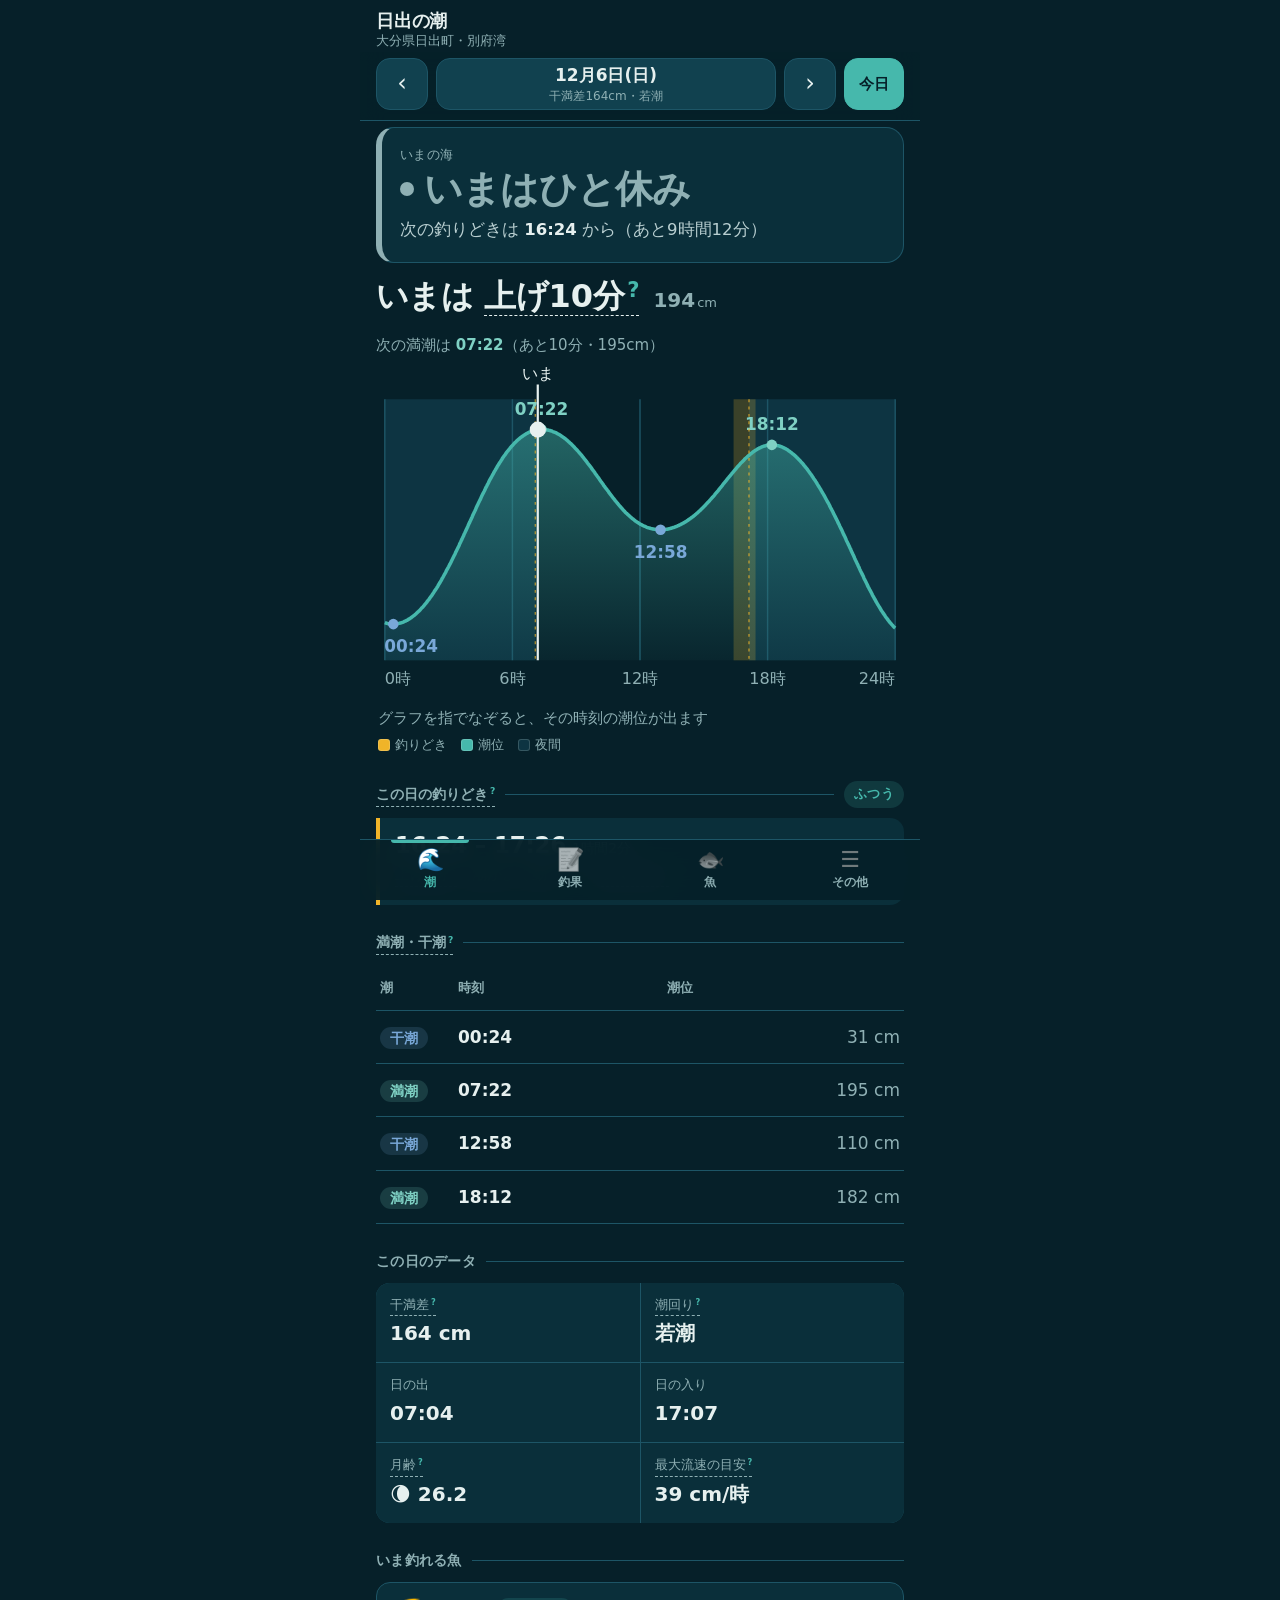
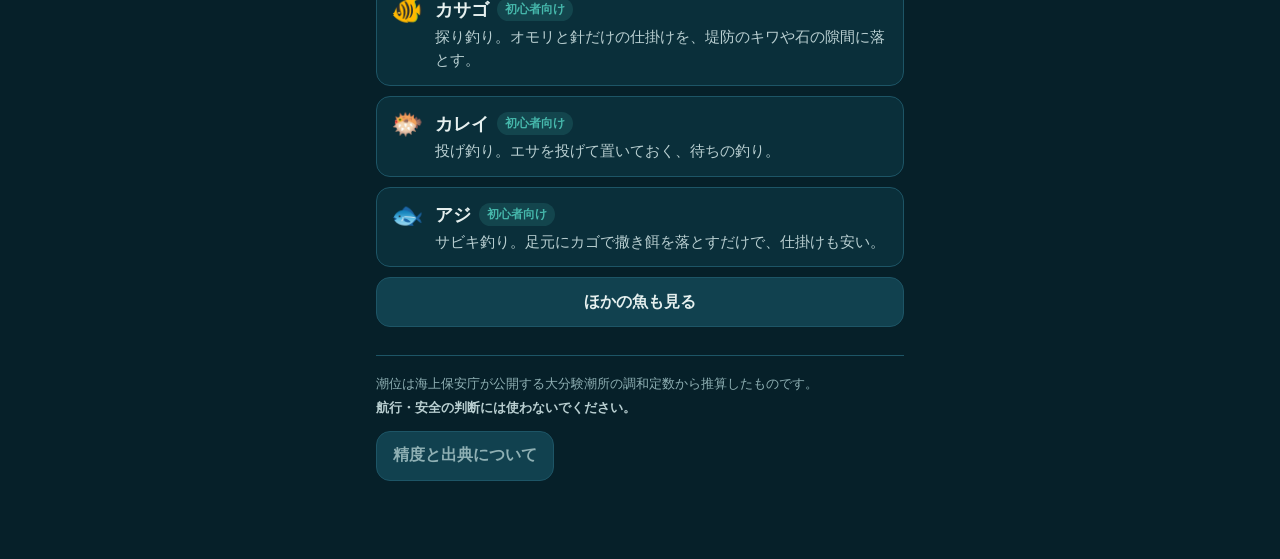
==== commit cf66ddeb: "下部を4つのタブにし日付バーを上部へ移した - 潮／釣果／魚／その他の4タブ。ハンバーガーとドロワーは廃止 - 日付は上部で sticky にし、どのタブでも効くようにした - タブとパネルが履歴を1" ====
--- a/index.html
+++ b/index.html
@@ -25,63 +25,13 @@
 
 <header class="topbar">
   <div class="brand">日出の潮<span>大分県日出町・別府湾</span></div>
-  <button class="icon-btn" id="menuBtn" aria-label="メニューを開く" aria-expanded="false" aria-controls="drawer">☰</button>
 </header>
 
 <noscript>
   <p style="padding:16px;line-height:1.8">このページは潮位をブラウザの中で計算して表示します。JavaScript を有効にしてください。</p>
 </noscript>
 
-<!-- いま行くべきか -->
-<section class="verdict" id="verdict" aria-live="polite"></section>
-<div id="recall"></div>
-
-<!-- 今の潮 -->
-<section class="now" id="now"></section>
-
-<main class="wrap">
-  <div class="chartbox">
-    <div class="chart" id="chart"></div>
-    <div class="readout" id="readout"></div>
-    <div class="legend">
-      <span><span class="swatch" style="background:var(--gold)"></span>釣りどき</span>
-      <span><span class="swatch" style="background:var(--accent)"></span>潮位</span>
-      <span><span class="swatch" style="background:var(--night)"></span>夜間</span>
-    </div>
-  </div>
-
-  <h2><button class="term" data-term="best">この日の釣りどき</button><span class="badge" id="dayBadge"></span></h2>
-  <div id="slots"></div>
-
-  <section id="weatherSec" hidden>
-    <h2>天気と風</h2>
-    <div class="weather" id="weather"></div>
-    <p class="note" id="weatherNote"></p>
-  </section>
-
-  <h2><button class="term" data-term="hilo">満潮・干潮</button></h2>
-  <table id="tideTable"></table>
-
-  <h2>この日のデータ</h2>
-  <dl class="meta" id="meta"></dl>
-
-  <h2>いま釣れる魚</h2>
-  <div class="fish" id="fishPreview"></div>
-  <button class="btn grow" id="moreFish" style="margin-top:10px;width:100%">ほかの魚も見る</button>
-
-  <section id="newsSec" hidden>
-    <h2>釣りのニュース</h2>
-    <ul class="news" id="news"></ul>
-  </section>
-
-  <footer>
-    潮位は海上保安庁が公開する大分験潮所の調和定数から推算したものです。<br>
-    <b>航行・安全の判断には使わないでください。</b><br>
-    <button class="btn" id="aboutBtn" style="margin-top:12px">精度と出典について</button>
-  </footer>
-</main>
-
-<!-- 下部の日付バー -->
+<!-- 日付。スクロールしても上に残る -->
 <nav class="datebar" aria-label="日付の切り替え">
   <button class="nav" id="prev" aria-label="前の日">‹</button>
   <div class="dateface">
@@ -93,28 +43,75 @@
   <button class="today" id="todayBtn">今日</button>
 </nav>
 
-<!-- ドロワー -->
-<div class="scrim" id="scrim" hidden></div>
-<aside class="drawer" id="drawer" hidden aria-label="メニュー">
-  <div class="dtitle">メニュー</div>
-  <nav>
-    <button data-panel="fish"><span class="em">🐟</span>いま釣れる魚</button>
-    <button data-panel="gear"><span class="em">🎒</span>持ち物チェック</button>
-    <button data-panel="log"><span class="em">📝</span>釣行メモ</button>
-    <button data-panel="terms"><span class="em">📖</span>用語の説明</button>
-    <button data-panel="about"><span class="em">ℹ️</span>このサイトについて</button>
-  </nav>
-  <div class="theme">
-    <div class="dtitle" style="padding:14px 0 8px">画面の明るさ</div>
-    <div class="theme-toggle" role="group" aria-label="画面の明るさ">
-      <button id="themeDark" aria-pressed="true">🌙 暗い</button>
-      <button id="themeBright" aria-pressed="false">☀️ 明るい</button>
+<main>
+  <!-- 潮 -->
+  <section class="view" id="viewTide">
+    <section class="verdict" id="verdict" aria-live="polite"></section>
+    <div id="recall"></div>
+    <section class="now" id="now"></section>
+
+    <div class="wrap">
+      <div class="chartbox">
+        <div class="chart" id="chart"></div>
+        <div class="readout" id="readout"></div>
+        <div class="legend">
+          <span><span class="swatch" style="background:var(--gold)"></span>釣りどき</span>
+          <span><span class="swatch" style="background:var(--accent)"></span>潮位</span>
+          <span><span class="swatch" style="background:var(--night)"></span>夜間</span>
+        </div>
+      </div>
+
+      <h2><button class="term" data-term="best">この日の釣りどき</button><span class="badge" id="dayBadge"></span></h2>
+      <div id="slots"></div>
+
+      <section id="weatherSec" hidden>
+        <h2>天気と風</h2>
+        <div class="weather" id="weather"></div>
+        <p class="note" id="weatherNote"></p>
+      </section>
+
+      <h2><button class="term" data-term="hilo">満潮・干潮</button></h2>
+      <table id="tideTable"></table>
+
+      <h2>この日のデータ</h2>
+      <dl class="meta" id="meta"></dl>
+
+      <h2>いま釣れる魚</h2>
+      <div class="fish" id="fishPreview"></div>
+      <button class="btn grow" data-go="fish" style="margin-top:10px;width:100%">ほかの魚も見る</button>
+
+      <section id="newsSec" hidden>
+        <h2>釣りのニュース</h2>
+        <ul class="news" id="news"></ul>
+      </section>
+
+      <footer>
+        潮位は海上保安庁が公開する大分験潮所の調和定数から推算したものです。<br>
+        <b>航行・安全の判断には使わないでください。</b><br>
+        <button class="btn" data-panel="about" style="margin-top:12px">精度と出典について</button>
+      </footer>
     </div>
-    <p class="note" style="padding-top:8px">日中の屋外では「明るい」のほうが見やすくなります。</p>
-  </div>
-</aside>
+  </section>
 
-<!-- 全画面パネル -->
+  <!-- 釣果 -->
+  <section class="view wrap" id="viewLog" hidden></section>
+
+  <!-- 魚 -->
+  <section class="view wrap" id="viewFish" hidden></section>
+
+  <!-- その他 -->
+  <section class="view wrap" id="viewMore" hidden></section>
+</main>
+
+<!-- 下部のタブ -->
+<nav class="tabbar" aria-label="画面の切り替え">
+  <button data-tab="tide" aria-current="page"><span class="ic">🌊</span>潮</button>
+  <button data-tab="log"><span class="ic">📝</span>釣果</button>
+  <button data-tab="fish"><span class="ic">🐟</span>魚</button>
+  <button data-tab="more"><span class="ic">☰</span>その他</button>
+</nav>
+
+<!-- 全画面パネル（その他タブから開く） -->
 <div class="panel" id="panel" hidden role="dialog" aria-modal="true" aria-labelledby="panelTitle">
   <div class="phead">
     <h3 id="panelTitle"></h3>
@@ -124,6 +121,7 @@
 </div>
 
 <!-- 用語のボトムシート -->
+<div class="scrim" id="scrim" hidden></div>
 <div class="sheet" id="sheet" hidden role="dialog" aria-modal="true" aria-labelledby="sheetTitle">
   <div class="grip"></div>
   <h3 id="sheetTitle"></h3>
--- a/css/style.css
+++ b/css/style.css
@@ -29,8 +29,10 @@
   color-scheme: dark;
 }
 
-/* 日中の屋外向け。反射に負けないようコントラストを上げてある */
-[data-theme="bright"] {
+/* 日中の屋外向け。反射に負けないようコントラストを上げてある。
+   🔴 :root に限定すること。`[data-theme="bright"]` だけで書くと、
+   切替ボタンの data-theme 属性にもマッチしてそのボタンの中だけ配色が変わる */
+:root[data-theme="bright"] {
   --bg: #f4f8f8;
   --surface: #ffffff;
   --surface-2: #e7f0f1;
@@ -77,8 +79,8 @@
   line-height: 1.65;
   max-width: 560px;
   margin: 0 auto;
-  /* 下部の日付バーぶんを空ける */
-  padding-bottom: calc(92px + env(safe-area-inset-bottom));
+  /* 下部のタブぶんを空ける */
+  padding-bottom: calc(78px + env(safe-area-inset-bottom));
   overscroll-behavior-y: none;
 }
 .wrap {
@@ -112,14 +114,10 @@
 
 /* ===== トップバー ===== */
 .topbar {
-  display: flex;
-  align-items: center;
-  gap: 12px;
-  padding: calc(10px + env(safe-area-inset-top)) 10px 8px 16px;
+  padding: calc(10px + env(safe-area-inset-top)) 16px 4px;
 }
 .brand {
-  flex: 1;
-  font-size: 19px;
+  font-size: 18px;
   font-weight: 700;
   letter-spacing: -0.01em;
   line-height: 1.25;
@@ -580,22 +578,18 @@
   color: var(--accent);
 }
 
-/* ===== 下部の日付バー ===== */
+/* ===== 上部の日付バー（スクロールしても残る） ===== */
 .datebar {
-  position: fixed;
-  left: 0;
-  right: 0;
-  bottom: 0;
+  position: sticky;
+  top: 0;
   z-index: 20;
   display: flex;
   align-items: center;
   gap: 8px;
-  max-width: 560px;
-  margin: 0 auto;
-  padding: 8px 12px calc(8px + env(safe-area-inset-bottom));
-  background: color-mix(in srgb, var(--bg) 92%, transparent);
+  padding: 6px 16px 10px;
+  background: color-mix(in srgb, var(--bg) 94%, transparent);
   backdrop-filter: blur(12px);
-  border-top: 1px solid var(--line);
+  border-bottom: 1px solid var(--line);
 }
 .datebar .nav {
   width: 52px;
@@ -658,61 +652,113 @@
   border-color: var(--accent);
 }
 
-/* ===== ドロワー・パネル・シート ===== */
+/* ===== 下部のタブ ===== */
+.tabbar {
+  position: fixed;
+  left: 0;
+  right: 0;
+  bottom: 0;
+  z-index: 25;
+  max-width: 560px;
+  margin: 0 auto;
+  display: grid;
+  grid-template-columns: repeat(4, 1fr);
+  background: color-mix(in srgb, var(--bg) 94%, transparent);
+  backdrop-filter: blur(12px);
+  border-top: 1px solid var(--line);
+  padding-bottom: env(safe-area-inset-bottom);
+}
+.tabbar button {
+  position: relative;
+  min-height: 60px;
+  display: flex;
+  flex-direction: column;
+  align-items: center;
+  justify-content: center;
+  gap: 1px;
+  padding: 7px 2px 8px;
+  font-size: 11.5px;
+  font-weight: 700;
+  color: var(--muted);
+}
+/* いまどのタブにいるかを、色だけでなく形でも示す */
+.tabbar button[aria-current="page"]::before {
+  content: "";
+  position: absolute;
+  top: 0;
+  left: 22%;
+  right: 22%;
+  height: 3px;
+  background: var(--accent);
+  border-radius: 0 0 3px 3px;
+}
+.tabbar button .ic {
+  font-size: 22px;
+  line-height: 1.15;
+  /* 選ばれていないタブの絵文字は色を落として、いまどこにいるかを分かりやすくする */
+  filter: grayscale(1) opacity(0.65);
+}
+.tabbar button[aria-current="page"] {
+  color: var(--accent);
+}
+.tabbar button[aria-current="page"] .ic {
+  filter: none;
+}
+.tabbar button:active {
+  background: var(--surface-2);
+}
+
+/* ===== ビューの切り替え ===== */
+#viewLog,
+#viewFish,
+#viewMore {
+  padding-top: 16px;
+}
+
+/* その他タブの一覧 */
+.morelist {
+  display: grid;
+  gap: 1px;
+  background: var(--line);
+  border-radius: 14px;
+  overflow: hidden;
+}
+.morerow {
+  width: 100%;
+  min-height: 60px;
+  display: flex;
+  align-items: center;
+  gap: 14px;
+  padding: 0 16px;
+  background: var(--surface);
+  font-size: 17px;
+  font-weight: 600;
+  text-align: left;
+}
+.morerow:active {
+  background: var(--surface-2);
+}
+.morerow .ic {
+  font-size: 21px;
+  width: 26px;
+  text-align: center;
+}
+.morerow::after {
+  content: "›";
+  margin-left: auto;
+  color: var(--muted);
+  font-size: 22px;
+}
+
+/* ===== パネル・シート ===== */
 .scrim {
   position: fixed;
   inset: 0;
   z-index: 30;
   background: rgba(0, 0, 0, 0.5);
 }
-.drawer {
-  position: fixed;
-  top: 0;
-  right: 0;
-  bottom: 0;
-  z-index: 40;
-  width: min(86vw, 340px);
-  background: var(--surface);
-  border-left: 1px solid var(--line);
-  box-shadow: var(--shadow);
-  display: flex;
-  flex-direction: column;
-  padding: calc(12px + env(safe-area-inset-top)) 0 calc(12px + env(safe-area-inset-bottom));
-  overflow-y: auto;
-}
-.drawer .dtitle {
-  font-size: 13px;
-  color: var(--muted);
-  padding: 4px 18px 10px;
-  font-weight: 700;
-  letter-spacing: 0.04em;
-}
-.drawer nav {
-  display: flex;
-  flex-direction: column;
-}
-.drawer nav button {
-  min-height: 56px;
-  padding: 0 18px;
-  display: flex;
-  align-items: center;
-  gap: 14px;
-  font-size: 17px;
-  font-weight: 600;
-  text-align: left;
-  border-bottom: 1px solid var(--line-soft);
-}
-.drawer nav button:active {
-  background: var(--surface-2);
-}
-.drawer nav button .em {
-  font-size: 21px;
-  width: 26px;
-  text-align: center;
-}
-.drawer .theme {
-  margin: 14px 18px 0;
-}
+
+/* 明るさの切り替え（その他タブ） */
 .theme-toggle {
   display: flex;
   gap: 1px;
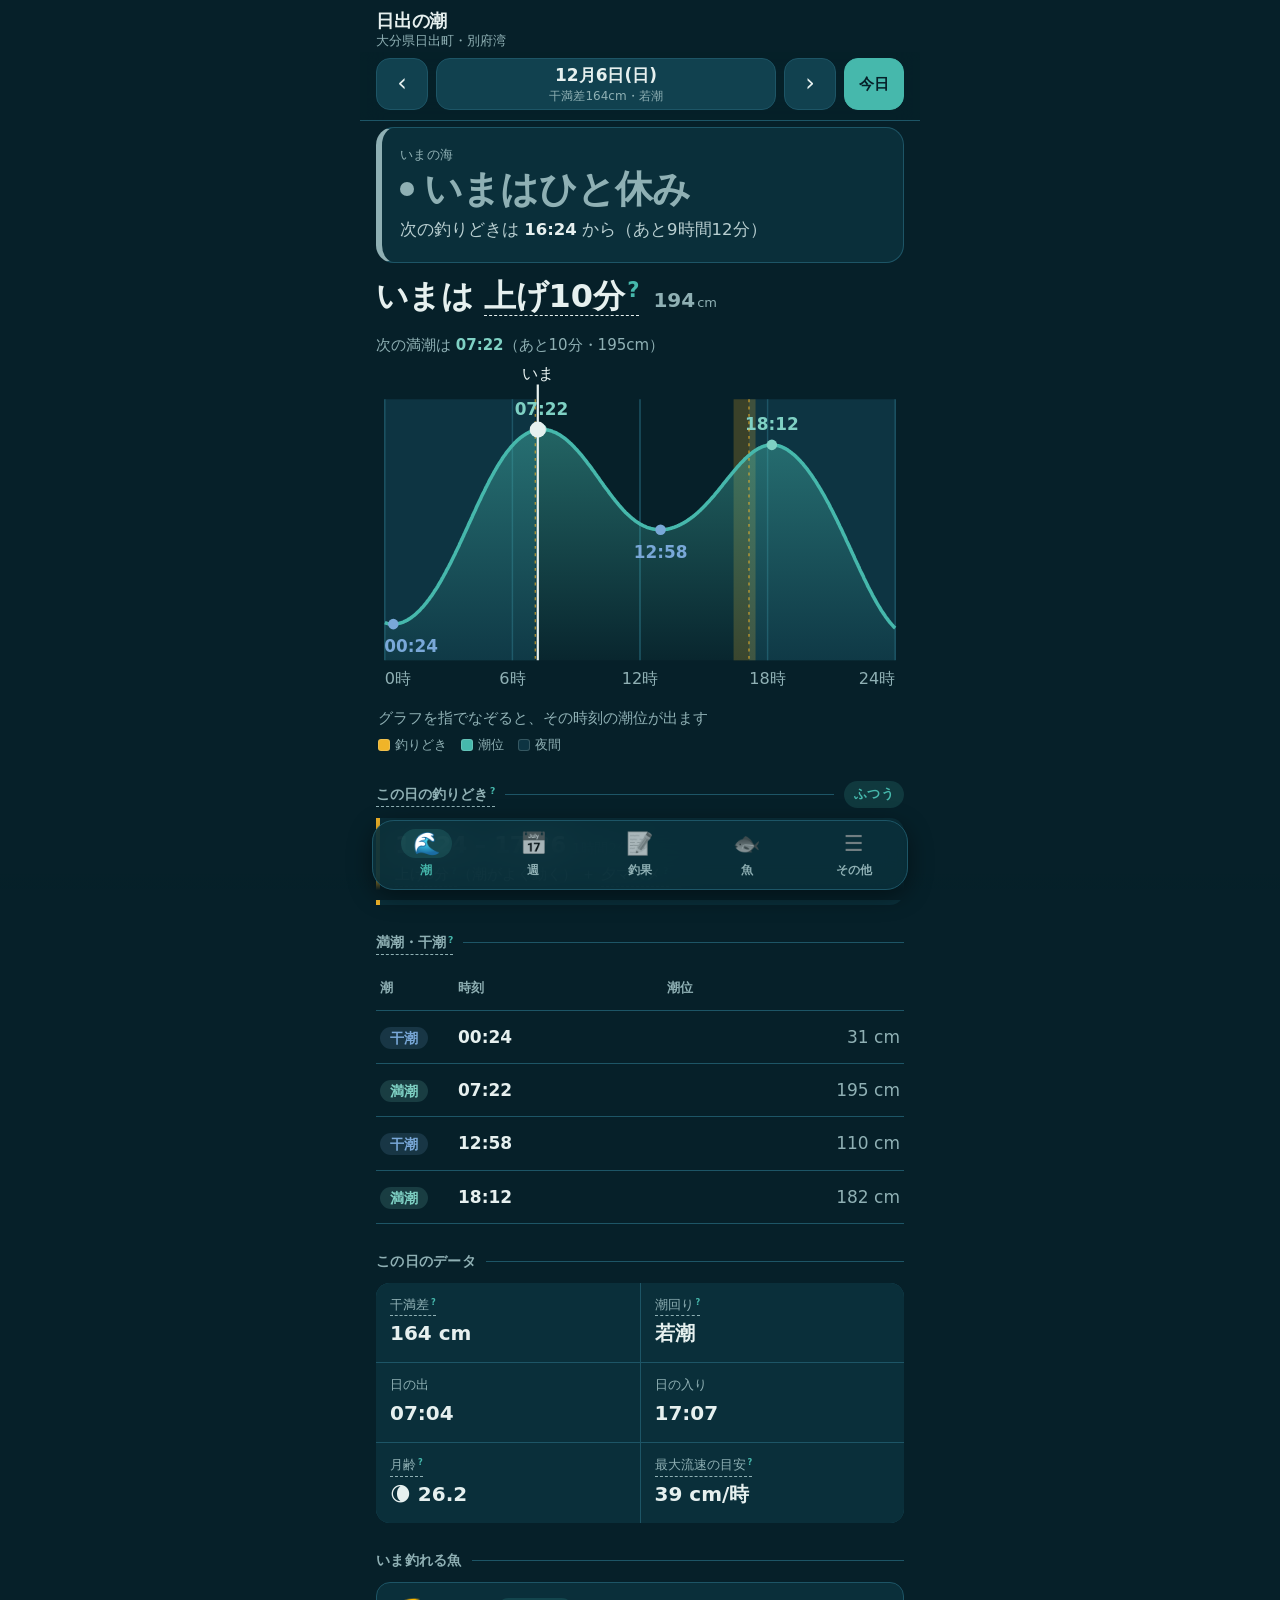
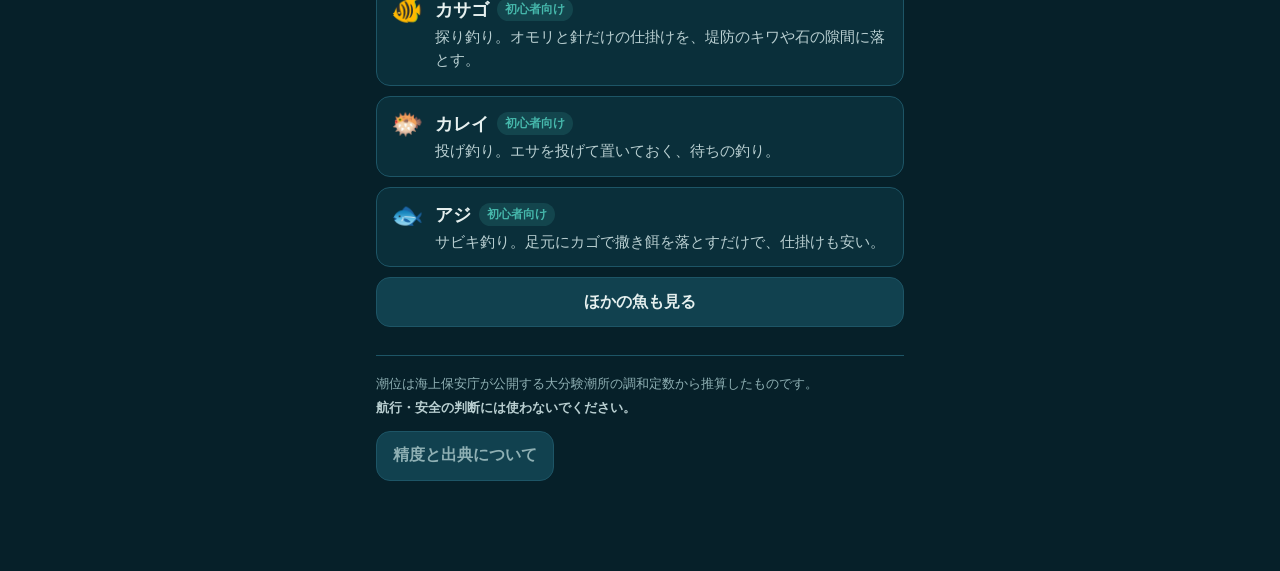
==== commit c6162fbc: "週タブを足して7日ぶんの釣りどきを一覧にした Co-Authored-By: Claude Opus 5 <noreply@anthropic.com>" ====
--- a/index.html
+++ b/index.html
@@ -93,6 +93,9 @@
     </div>
   </section>
 
+  <!-- 週 -->
+  <section class="view wrap" id="viewWeek" hidden></section>
+
   <!-- 釣果 -->
   <section class="view wrap" id="viewLog" hidden></section>
 
@@ -106,6 +109,7 @@
 <!-- 下部のタブ -->
 <nav class="tabbar" aria-label="画面の切り替え">
   <button data-tab="tide" aria-current="page"><span class="ic">🌊</span>潮</button>
+  <button data-tab="week"><span class="ic">📅</span>週</button>
   <button data-tab="log"><span class="ic">📝</span>釣果</button>
   <button data-tab="fish"><span class="ic">🐟</span>魚</button>
   <button data-tab="more"><span class="ic">☰</span>その他</button>
--- a/css/style.css
+++ b/css/style.css
@@ -79,9 +79,21 @@
   line-height: 1.65;
   max-width: 560px;
   margin: 0 auto;
-  /* 下部のタブぶんを空ける */
-  padding-bottom: calc(78px + env(safe-area-inset-bottom));
+  /* 下部の浮いたタブぶんを空ける */
+  padding-bottom: calc(90px + env(safe-area-inset-bottom));
   overscroll-behavior-y: none;
+}
+/* 浮かせたタブの下の隙間から本文が半端にのぞくので、地色でぼかして隠す */
+body::after {
+  content: "";
+  position: fixed;
+  left: 0;
+  right: 0;
+  bottom: 0;
+  height: calc(26px + env(safe-area-inset-bottom));
+  background: linear-gradient(transparent, var(--bg) 62%);
+  pointer-events: none;
+  z-index: 24;
 }
 .wrap {
   padding: 0 16px;
@@ -652,67 +664,128 @@
   border-color: var(--accent);
 }
 
-/* ===== 下部のタブ ===== */
+/* ===== 下部のタブ（画面の端から浮かせる） ===== */
 .tabbar {
   position: fixed;
-  left: 0;
-  right: 0;
-  bottom: 0;
+  left: 12px;
+  right: 12px;
+  bottom: calc(10px + env(safe-area-inset-bottom));
   z-index: 25;
-  max-width: 560px;
+  max-width: 536px;
   margin: 0 auto;
   display: grid;
-  grid-template-columns: repeat(4, 1fr);
-  background: color-mix(in srgb, var(--bg) 94%, transparent);
-  backdrop-filter: blur(12px);
-  border-top: 1px solid var(--line);
-  padding-bottom: env(safe-area-inset-bottom);
+  grid-template-columns: repeat(5, 1fr);
+  background: color-mix(in srgb, var(--surface) 88%, transparent);
+  backdrop-filter: blur(18px);
+  border: 1px solid var(--line);
+  border-radius: 22px;
+  box-shadow: var(--shadow);
+  overflow: hidden;
 }
 .tabbar button {
-  position: relative;
-  min-height: 60px;
+  min-height: 62px;
   display: flex;
   flex-direction: column;
   align-items: center;
   justify-content: center;
-  gap: 1px;
-  padding: 7px 2px 8px;
+  gap: 3px;
+  padding: 8px 2px 9px;
   font-size: 11.5px;
   font-weight: 700;
   color: var(--muted);
-}
-/* いまどのタブにいるかを、色だけでなく形でも示す */
-.tabbar button[aria-current="page"]::before {
-  content: "";
-  position: absolute;
-  top: 0;
-  left: 22%;
-  right: 22%;
-  height: 3px;
-  background: var(--accent);
-  border-radius: 0 0 3px 3px;
 }
 .tabbar button .ic {
   font-size: 22px;
   line-height: 1.15;
+  /* タブが5つなので左右は詰める。375px 幅でも隣とぶつからない */
+  padding: 2px 12px;
+  border-radius: 999px;
   /* 選ばれていないタブの絵文字は色を落として、いまどこにいるかを分かりやすくする */
   filter: grayscale(1) opacity(0.65);
 }
 .tabbar button[aria-current="page"] {
   color: var(--accent);
 }
+/* いまいるタブは、色だけでなくアイコンの後ろの丸みでも示す */
 .tabbar button[aria-current="page"] .ic {
   filter: none;
+  background: color-mix(in srgb, var(--accent) 16%, transparent);
 }
 .tabbar button:active {
   background: var(--surface-2);
 }
 
 /* ===== ビューの切り替え ===== */
+#viewWeek,
 #viewLog,
 #viewFish,
 #viewMore {
   padding-top: 16px;
+}
+
+/* ===== 週の一覧 ===== */
+.weeklist {
+  display: grid;
+  gap: 1px;
+  background: var(--line);
+  border-radius: 14px;
+  overflow: hidden;
+}
+.weekrow {
+  width: 100%;
+  display: grid;
+  gap: 3px;
+  padding: 13px 16px;
+  background: var(--surface);
+  text-align: left;
+}
+.weekrow:active {
+  background: var(--surface-2);
+}
+/* いま見ている日。左の縁で示す */
+.weekrow[aria-current="date"] {
+  box-shadow: inset 3px 0 0 var(--accent);
+}
+.weekrow .wday {
+  font-size: 16px;
+  font-weight: 700;
+}
+.weekrow .wtoday {
+  margin-left: 8px;
+  padding: 2px 8px;
+  border-radius: 999px;
+  background: color-mix(in srgb, var(--accent) 18%, transparent);
+  color: var(--accent);
+  font-size: 11.5px;
+  font-weight: 700;
+  vertical-align: 2px;
+}
+.weekrow .wmeta {
+  display: flex;
+  align-items: center;
+  gap: 8px;
+  color: var(--muted);
+  font-size: 13px;
+}
+.weekrow .wt {
+  color: var(--gold);
+  font-size: 15px;
+  font-weight: 700;
+  font-variant-numeric: tabular-nums;
+}
+.weekrow .wt .len {
+  margin-left: 8px;
+  color: var(--muted);
+  font-size: 12.5px;
+  font-weight: 600;
+}
+.weekrow .wt.none {
+  color: var(--muted);
+  font-weight: 600;
+}
+/* 突出した時合が無い日は、時間帯だけ薄くする（日付と潮回りは読ませる） */
+.weekrow.sub .wt {
+  opacity: 0.62;
 }
 
 /* その他タブの一覧 */
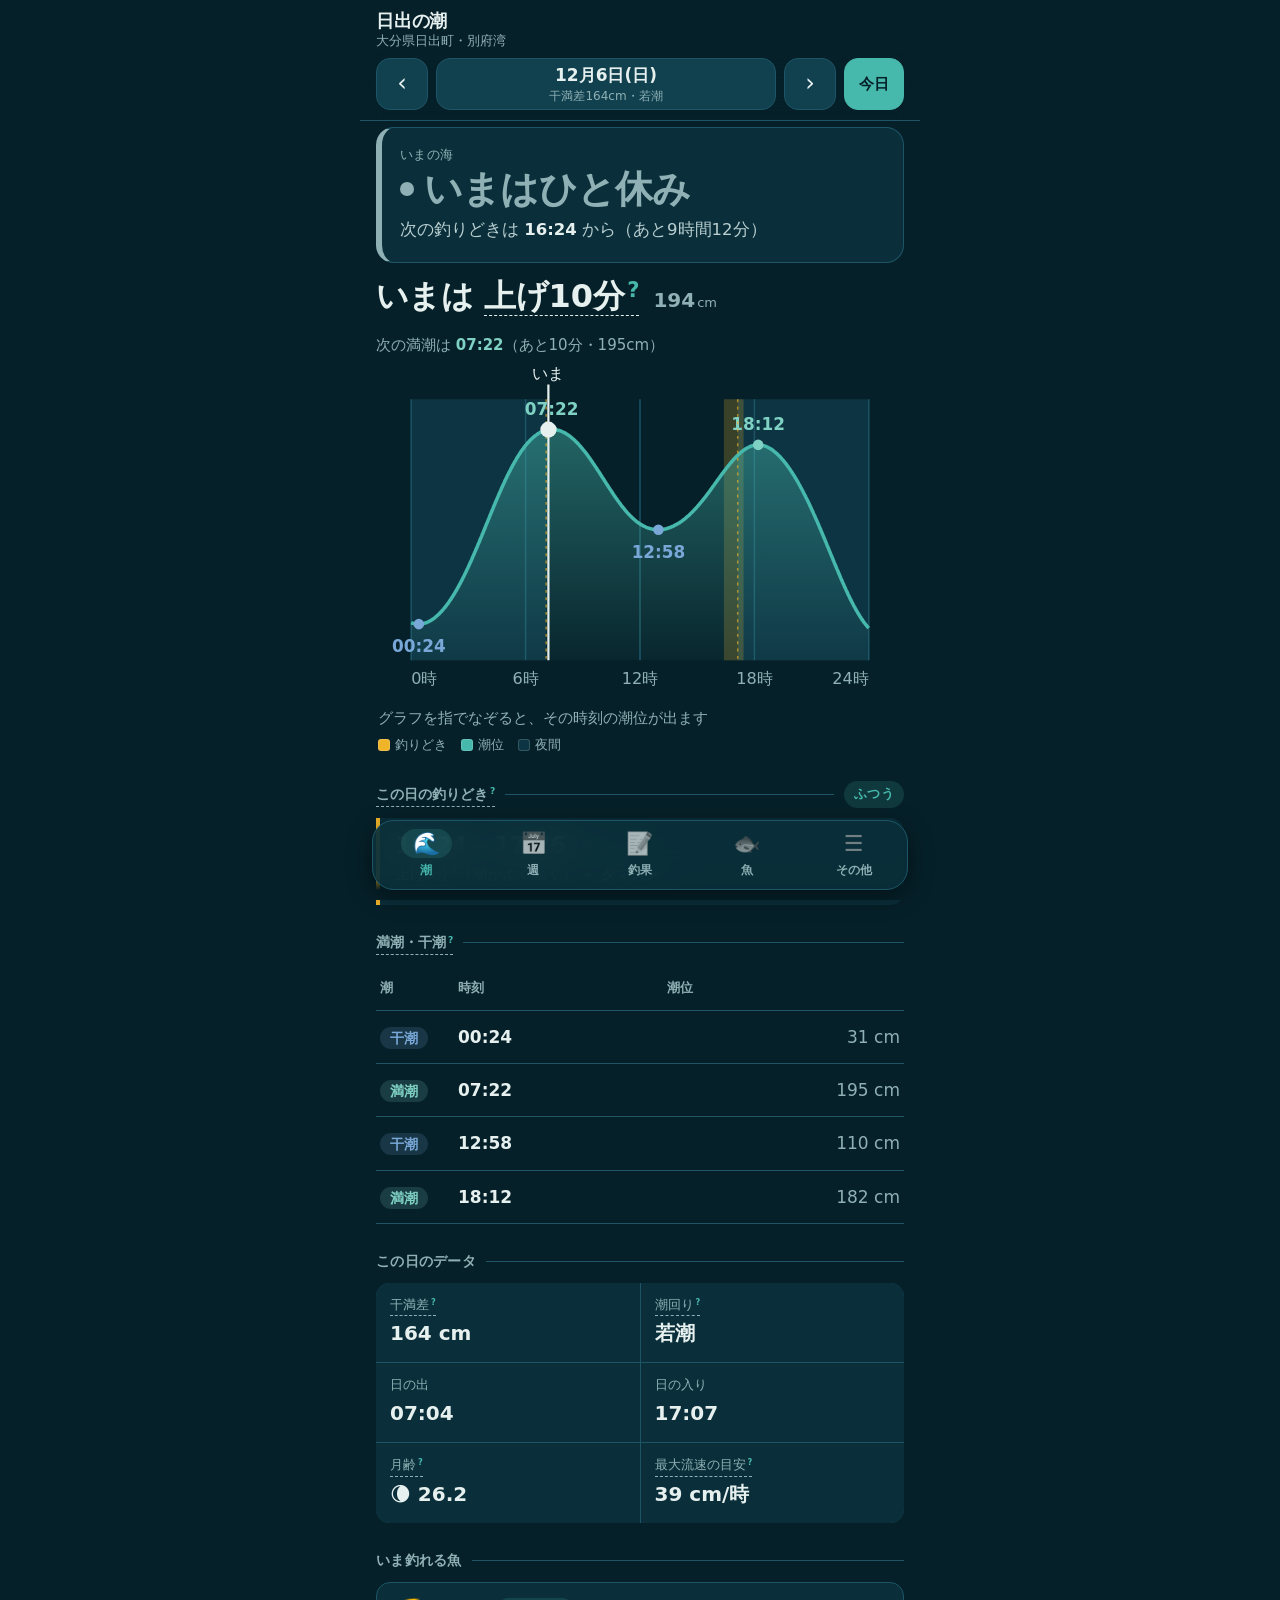
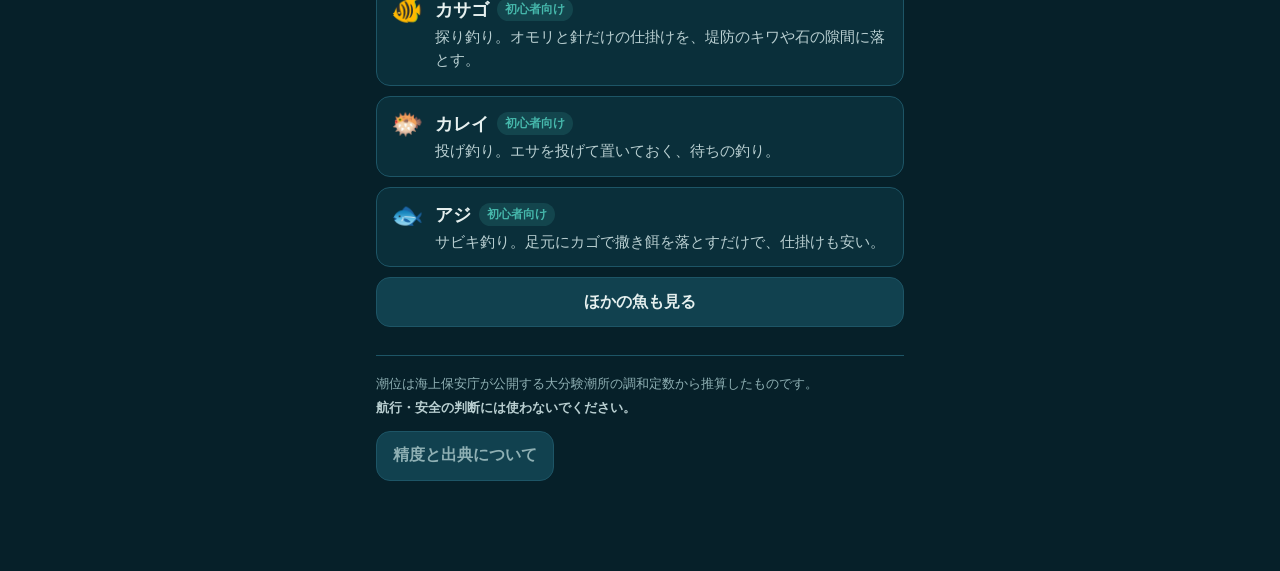
==== commit 762e8556: "SNS に貼ったとき画像が出るよう og:image を足した Co-Authored-By: Claude Opus 5 <noreply@anthropic.com>" ====
--- a/index.html
+++ b/index.html
@@ -12,7 +12,11 @@
 <meta property="og:title" content="日出の潮 | 大分県日出町の潮見表と釣りどき">
 <meta property="og:description" content="別府湾の満潮・干潮と、潮とマズメから見た釣りどき。いま行くべきかが一目で分かります。">
 <meta property="og:locale" content="ja_JP">
-<meta name="twitter:card" content="summary">
+<meta property="og:image" content="https://hiji-tide.vercel.app/icons/og.png">
+<meta property="og:image:width" content="1200">
+<meta property="og:image:height" content="630">
+<meta property="og:image:alt" content="日出の潮。潮位カーブに釣りどきの時間帯が重ねてある">
+<meta name="twitter:card" content="summary_large_image">
 <meta name="apple-mobile-web-app-capable" content="yes">
 <meta name="apple-mobile-web-app-title" content="日出の潮">
 <link rel="manifest" href="/manifest.webmanifest">
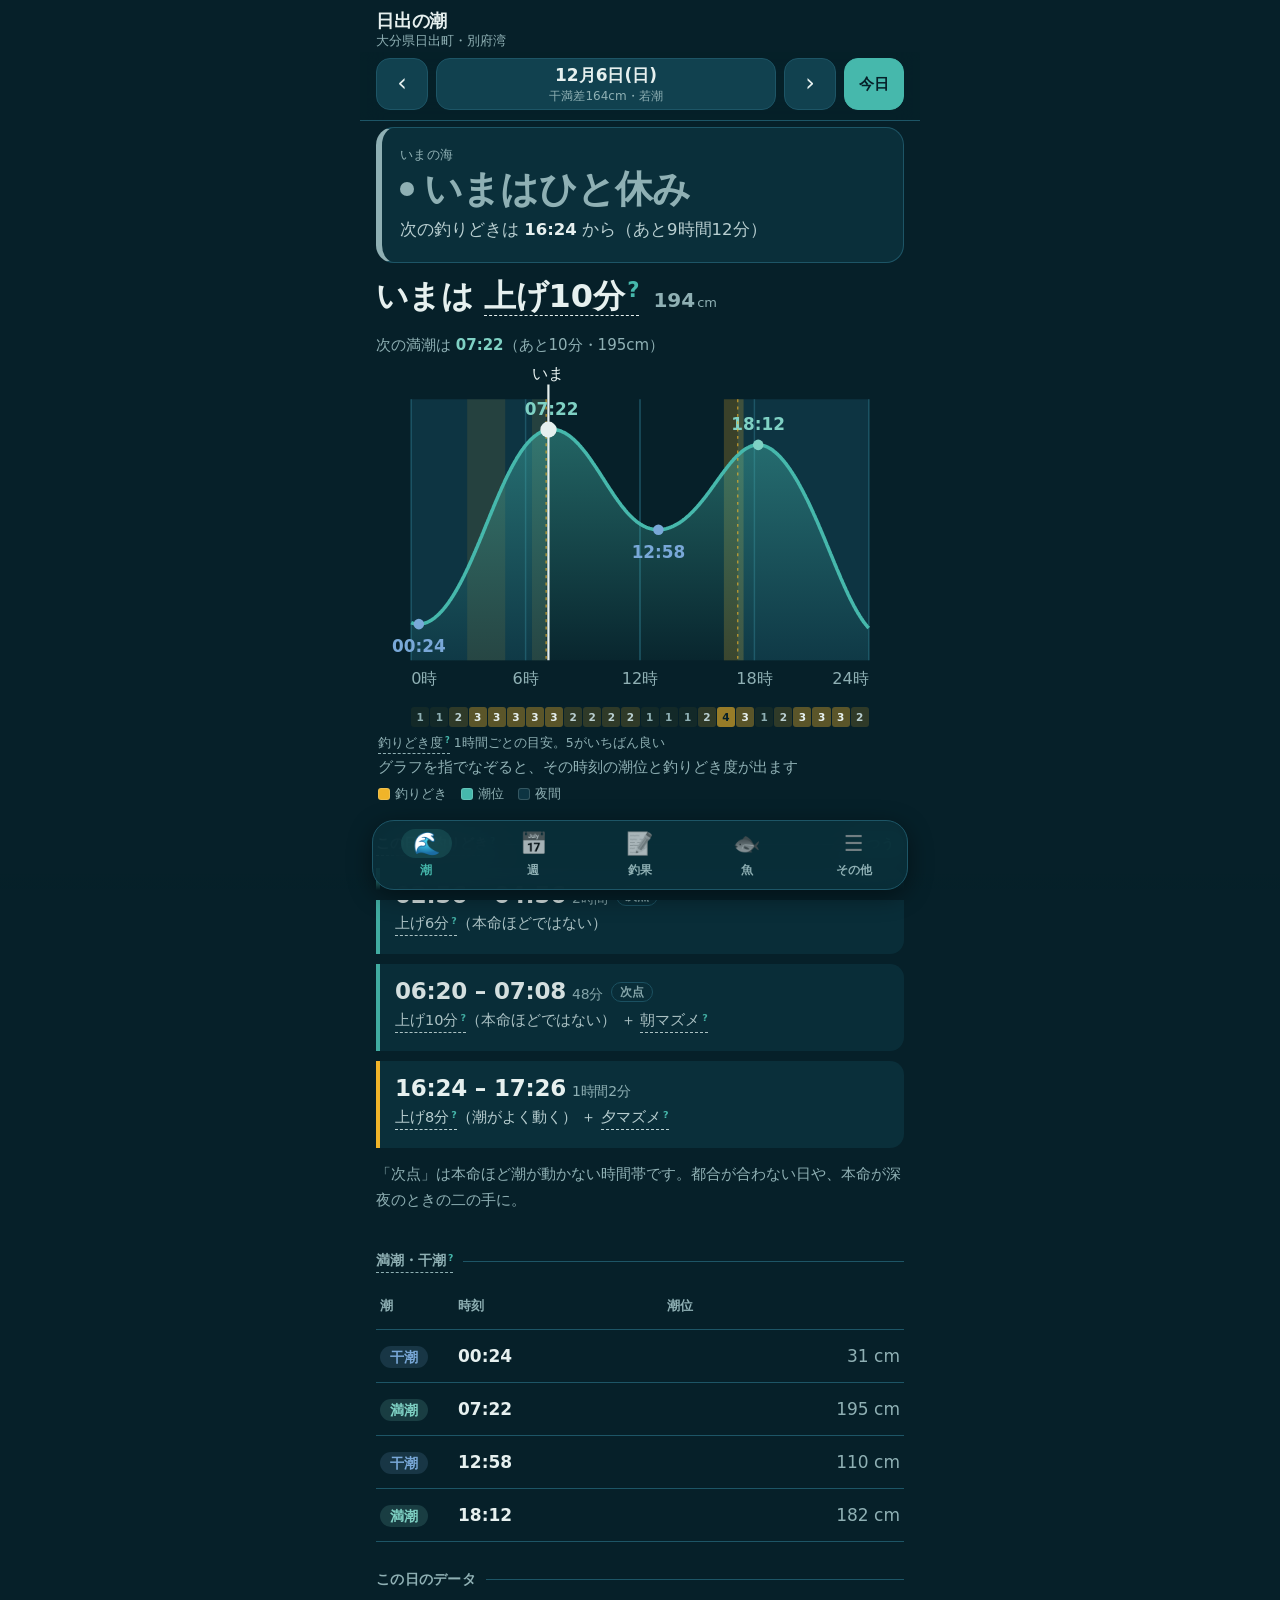
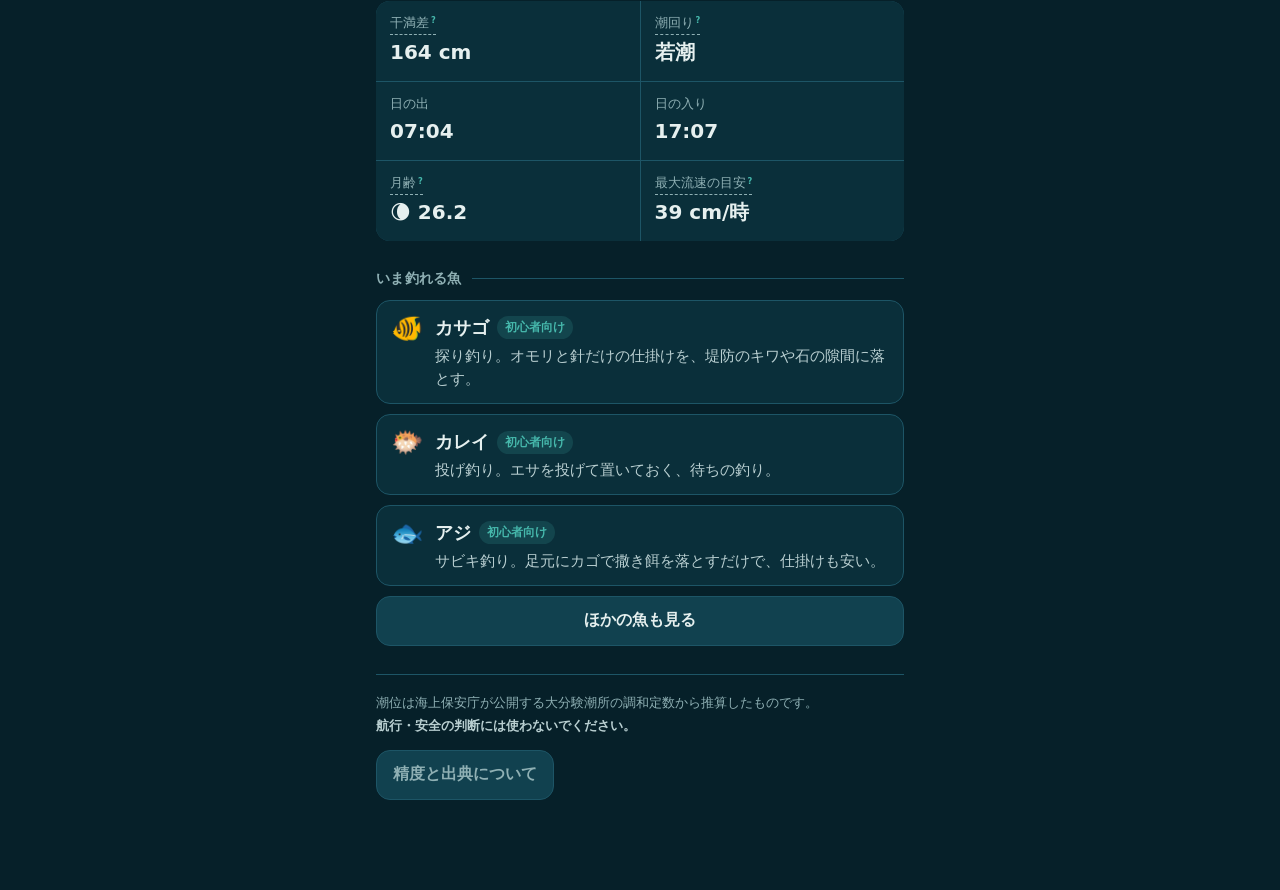
==== commit bbd1cc98: "潮位グラフの下に1時間ごとの釣りどき度（1〜5）を24マスで出す Co-Authored-By: Claude Opus 5.5 <noreply@anthropic.com> Claude-Sess" ====
--- a/index.html
+++ b/index.html
@@ -57,6 +57,7 @@
     <div class="wrap">
       <div class="chartbox">
         <div class="chart" id="chart"></div>
+        <div class="stars" id="stars"></div>
         <div class="readout" id="readout"></div>
         <div class="legend">
           <span><span class="swatch" style="background:var(--gold)"></span>釣りどき</span>
--- a/css/style.css
+++ b/css/style.css
@@ -23,9 +23,14 @@
   --go: #f0b429;
   --soon: #46b8ac;
   --rest: #8fb0b4;
+  /* 天気の注意書き。--warn が「用心して」、--alert が「向きません」 */
+  --warn: #ffc65c;
+  --alert: #ff8f80;
   --shadow: 0 6px 24px rgba(0, 0, 0, 0.45);
   --chart-grid: #1d5566;
   --chart-band: rgba(240, 180, 41, 0.22);
+  /* 次点の帯。本命と見分けがつくよう半分ほどの濃さにする */
+  --chart-band-sub: rgba(240, 180, 41, 0.1);
   color-scheme: dark;
 }
 
@@ -50,10 +55,14 @@
   --go: #8a5500;
   --soon: #0a6a62;
   --rest: #4c6a73;
+  /* 反射の下でも赤と橙が見分けられるよう、暗いテーマより濃くする */
+  --warn: #7a4a00;
+  --alert: #a8201a;
   --shadow: 0 6px 20px rgba(6, 32, 41, 0.16);
   --chart-grid: #b4c9cd;
   /* 明るい地では薄い帯が飛ぶので、暗いテーマより濃くする */
   --chart-band: rgba(196, 122, 0, 0.34);
+  --chart-band-sub: rgba(196, 122, 0, 0.15);
   color-scheme: light;
 }
 
@@ -198,6 +207,33 @@
   color: var(--ink);
   font-weight: 700;
 }
+/* 判定カードに足す天気の注意書き。理由はいちばん重い1つだけ（残りは釣りどき欄に出る） */
+.verdict .vwarn {
+  margin-top: 10px;
+  padding-top: 9px;
+  border-top: 1px dashed color-mix(in srgb, var(--warn) 50%, transparent);
+  font-size: 14.5px;
+  line-height: 1.6;
+  color: var(--ink-2);
+}
+.verdict .vwarn b {
+  display: block;
+  color: var(--warn);
+  font-weight: 700;
+}
+.verdict .vwarn i {
+  font-style: normal;
+  color: var(--muted);
+  margin-left: 6px;
+  white-space: nowrap;
+}
+.verdict .vwarn.avoid {
+  border-top-color: color-mix(in srgb, var(--alert) 55%, transparent);
+}
+.verdict .vwarn.avoid b {
+  color: var(--alert);
+}
+
 .verdict.go {
   --tone: var(--go);
 }
@@ -279,6 +315,84 @@
   font-weight: 700;
   font-size: 16px;
 }
+
+/* 1時間ごとの釣りどき度。
+   🔴 左右の余白はグラフの枠（js/chart.js の PL・PR ＝ 幅360 のうち 24）と同じ比率にする。
+      ずらすとマスの時刻がグラフの目盛りと縦に揃わない */
+.stars .cells {
+  list-style: none;
+  margin: 2px 0 0;
+  padding: 0 6.6667% 4px;
+  display: grid;
+  grid-template-columns: repeat(24, 1fr);
+  gap: 1px;
+}
+.stars li {
+  height: 20px;
+  line-height: 20px;
+  text-align: center;
+  font-size: 10.5px;
+  font-weight: 700;
+  font-variant-numeric: tabular-nums;
+  border-radius: 3px;
+  color: var(--ink-2);
+}
+.stars li.s1 {
+  background: color-mix(in srgb, var(--gold) 6%, transparent);
+  color: var(--muted);
+}
+.stars li.s2 {
+  background: color-mix(in srgb, var(--gold) 18%, transparent);
+}
+.stars li.s3 {
+  background: color-mix(in srgb, var(--gold) 36%, transparent);
+  color: var(--ink);
+}
+.stars li.s4 {
+  background: color-mix(in srgb, var(--gold) 62%, transparent);
+  color: var(--bg);
+}
+/* 明るいテーマの金は暗い茶なので、62% では地が中間の明るさになり、白い字が沈む */
+:root[data-theme="bright"] .stars li.s4 {
+  color: var(--ink);
+}
+.stars li.s5 {
+  background: var(--gold);
+  color: var(--bg);
+}
+/* 天気の印はマスの下に線で出す。マスの中に置くと、暗いテーマで金色の地と見分けがつかない */
+.stars li.warn {
+  box-shadow: 0 4px 0 -1px var(--warn);
+}
+.stars li.avoid {
+  box-shadow: 0 4px 0 -1px var(--alert);
+}
+.stars .cap {
+  font-size: 12.5px;
+  color: var(--muted);
+  padding: 2px 2px 0;
+}
+.stars .cap .wx {
+  display: block;
+}
+.stars .cap .wx[hidden] {
+  display: none;
+}
+/* 凡例の線の見本。マスの下線と同じ色・太さ */
+.stars .cap i {
+  display: inline-block;
+  width: 14px;
+  height: 3px;
+  border-radius: 2px;
+  vertical-align: middle;
+  margin: 0 4px 0 6px;
+}
+.stars .cap i.warn {
+  background: var(--warn);
+}
+.stars .cap i.avoid {
+  background: var(--alert);
+}
 .legend {
   display: flex;
   gap: 14px;
@@ -359,6 +473,16 @@
   color: var(--muted);
   margin-left: 6px;
 }
+.slot .t .tier {
+  font-size: 12px;
+  font-weight: 700;
+  color: var(--muted);
+  border: 1px solid var(--line);
+  border-radius: 999px;
+  padding: 2px 8px;
+  margin-left: 8px;
+  vertical-align: 3px;
+}
 .slot .why {
   font-size: 14.5px;
   color: var(--ink-2);
@@ -382,6 +506,37 @@
   font-size: 15px;
   line-height: 1.7;
   padding: 4px 0 10px;
+}
+
+/* 釣りに向かない天気の注意書き。区間の中と、節の頭（.day）に出る */
+.caution {
+  margin-top: 8px;
+  padding: 9px 11px;
+  border-radius: 10px;
+  font-size: 14px;
+  line-height: 1.65;
+  background: color-mix(in srgb, var(--warn) 12%, transparent);
+  border: 1px solid color-mix(in srgb, var(--warn) 42%, transparent);
+}
+.caution b {
+  display: block;
+  font-size: 14.5px;
+  color: var(--warn);
+}
+.caution span {
+  display: block;
+  color: var(--ink-2);
+}
+.caution.avoid {
+  background: color-mix(in srgb, var(--alert) 13%, transparent);
+  border-color: color-mix(in srgb, var(--alert) 46%, transparent);
+}
+.caution.avoid b {
+  color: var(--alert);
+}
+/* 節の頭に出すぶんは区間の枠から外に置くので、上の余白を詰めて下へ空ける */
+.caution.day {
+  margin: 0 0 12px;
 }
 
 /* ===== 天気・風 ===== */
@@ -503,6 +658,33 @@
   font-size: 20px;
   font-weight: 700;
   margin-top: 1px;
+}
+
+/* 季節ごとの一覧（日出の朝市に上がる魚）。
+   .meta と違って値が長い文字列なので、1列・横並びにする */
+.season {
+  display: grid;
+  gap: 1px;
+  background: var(--line);
+  border-radius: 14px;
+  overflow: hidden;
+}
+.season div {
+  display: flex;
+  gap: 12px;
+  align-items: baseline;
+  background: var(--surface);
+  padding: 11px 14px;
+}
+.season dt {
+  flex: 0 0 86px;
+  font-size: 12.5px;
+  color: var(--muted);
+}
+.season dd {
+  font-size: 15px;
+  font-weight: 600;
+  line-height: 1.5;
 }
 
 /* ===== 魚 ===== */
@@ -1098,6 +1280,50 @@
   white-space: pre-wrap;
 }
 
+/* ===== 引っ張って更新（js/ui/pull.js が付け外しする） ===== */
+.ptr {
+  position: fixed;
+  top: env(safe-area-inset-top);
+  left: 0;
+  right: 0;
+  /* 下部タブ(25)より上、覆いの幕(30)より下 */
+  z-index: 26;
+  display: flex;
+  justify-content: center;
+  pointer-events: none;
+  opacity: 0;
+  /* 既定は画面の外。引かれた分だけ JS が下ろす */
+  transform: translate3d(0, -56px, 0);
+}
+/* 指を離したあとだけ滑らせる。引いている間は指にそのまま付ける */
+.ptr.is-animating {
+  transition: transform 0.22s ease, opacity 0.22s ease;
+}
+.ptr-ring {
+  width: 42px;
+  height: 42px;
+  border-radius: 50%;
+  background: var(--surface-2);
+  border: 1px solid var(--line);
+  box-shadow: var(--shadow);
+  color: var(--accent);
+  display: grid;
+  place-items: center;
+}
+/* 離せば更新される合図 */
+.ptr.is-ready .ptr-ring {
+  color: var(--gold);
+  border-color: var(--gold);
+}
+.ptr.is-busy .ptr-ring svg {
+  animation: ptr-spin 0.8s linear infinite;
+}
+@keyframes ptr-spin {
+  to {
+    transform: rotate(360deg);
+  }
+}
+
 /* ===== フッター ===== */
 footer {
   font-size: 13px;
